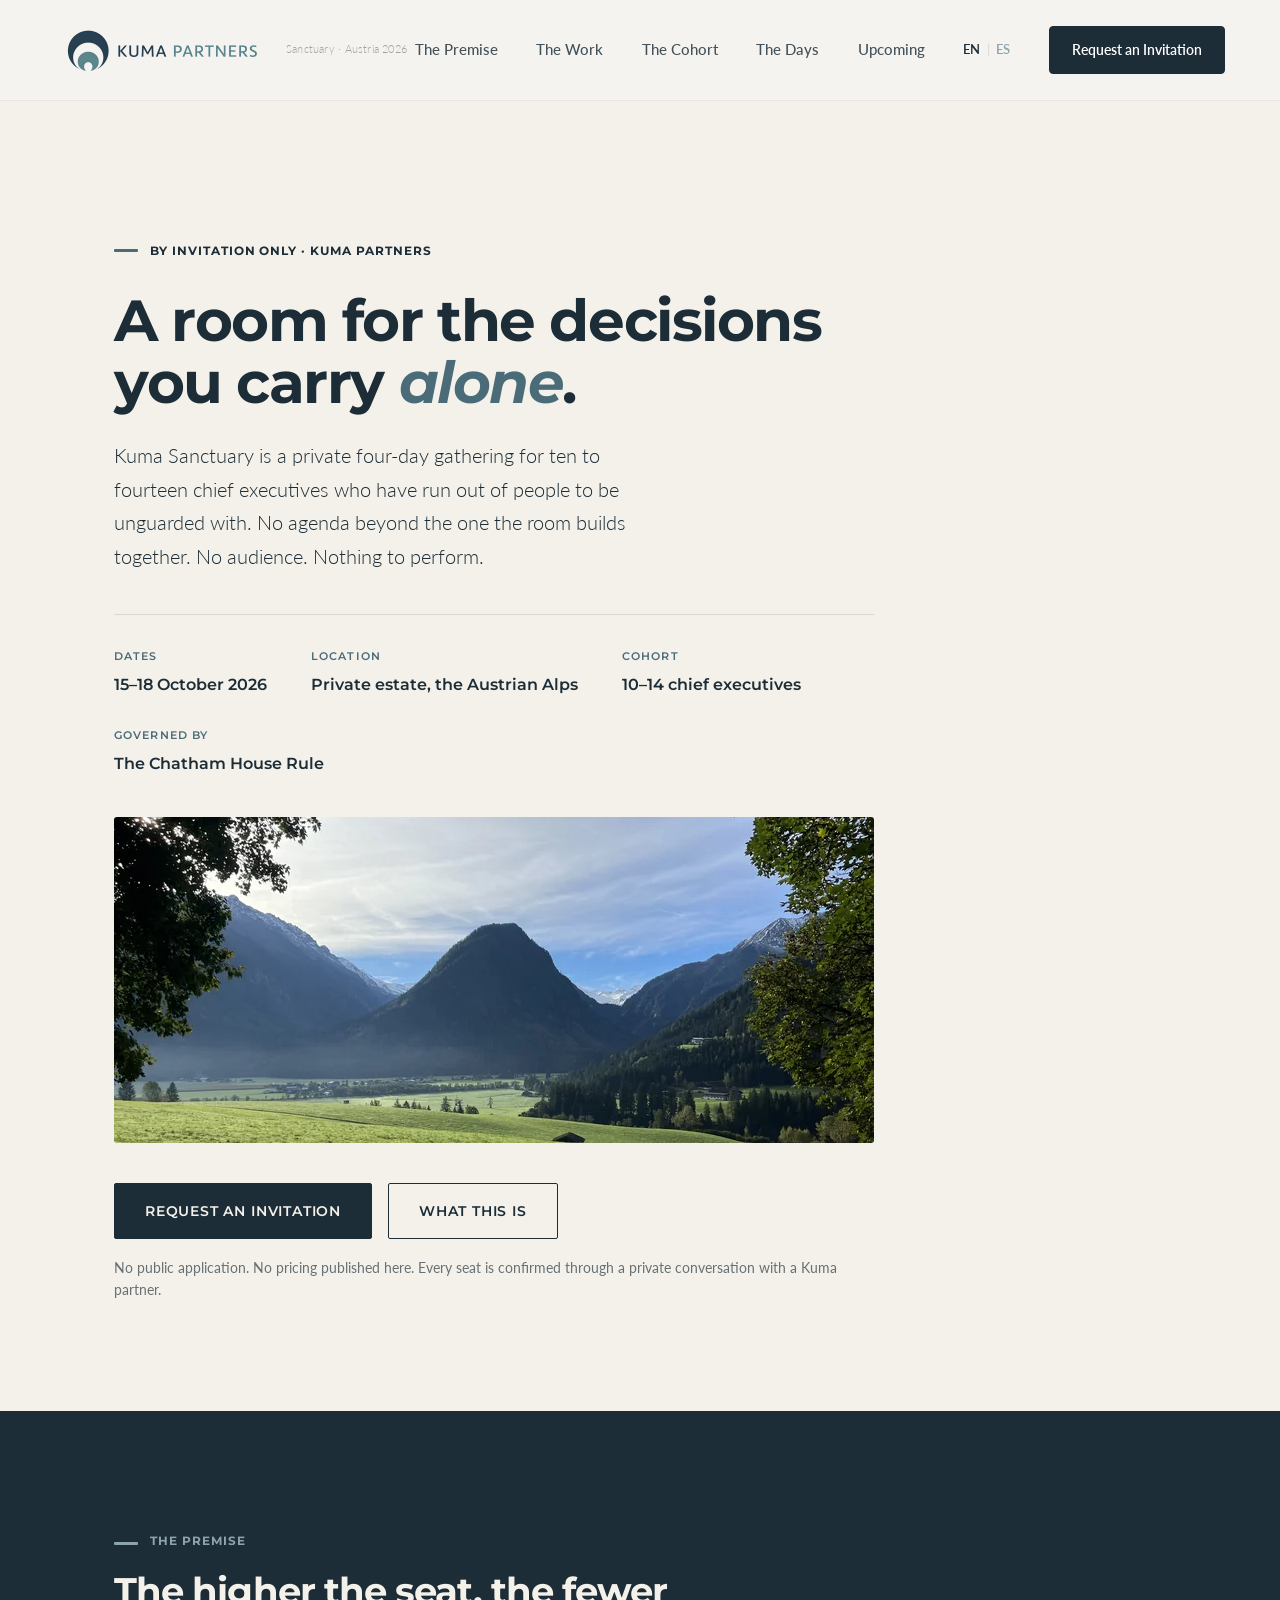
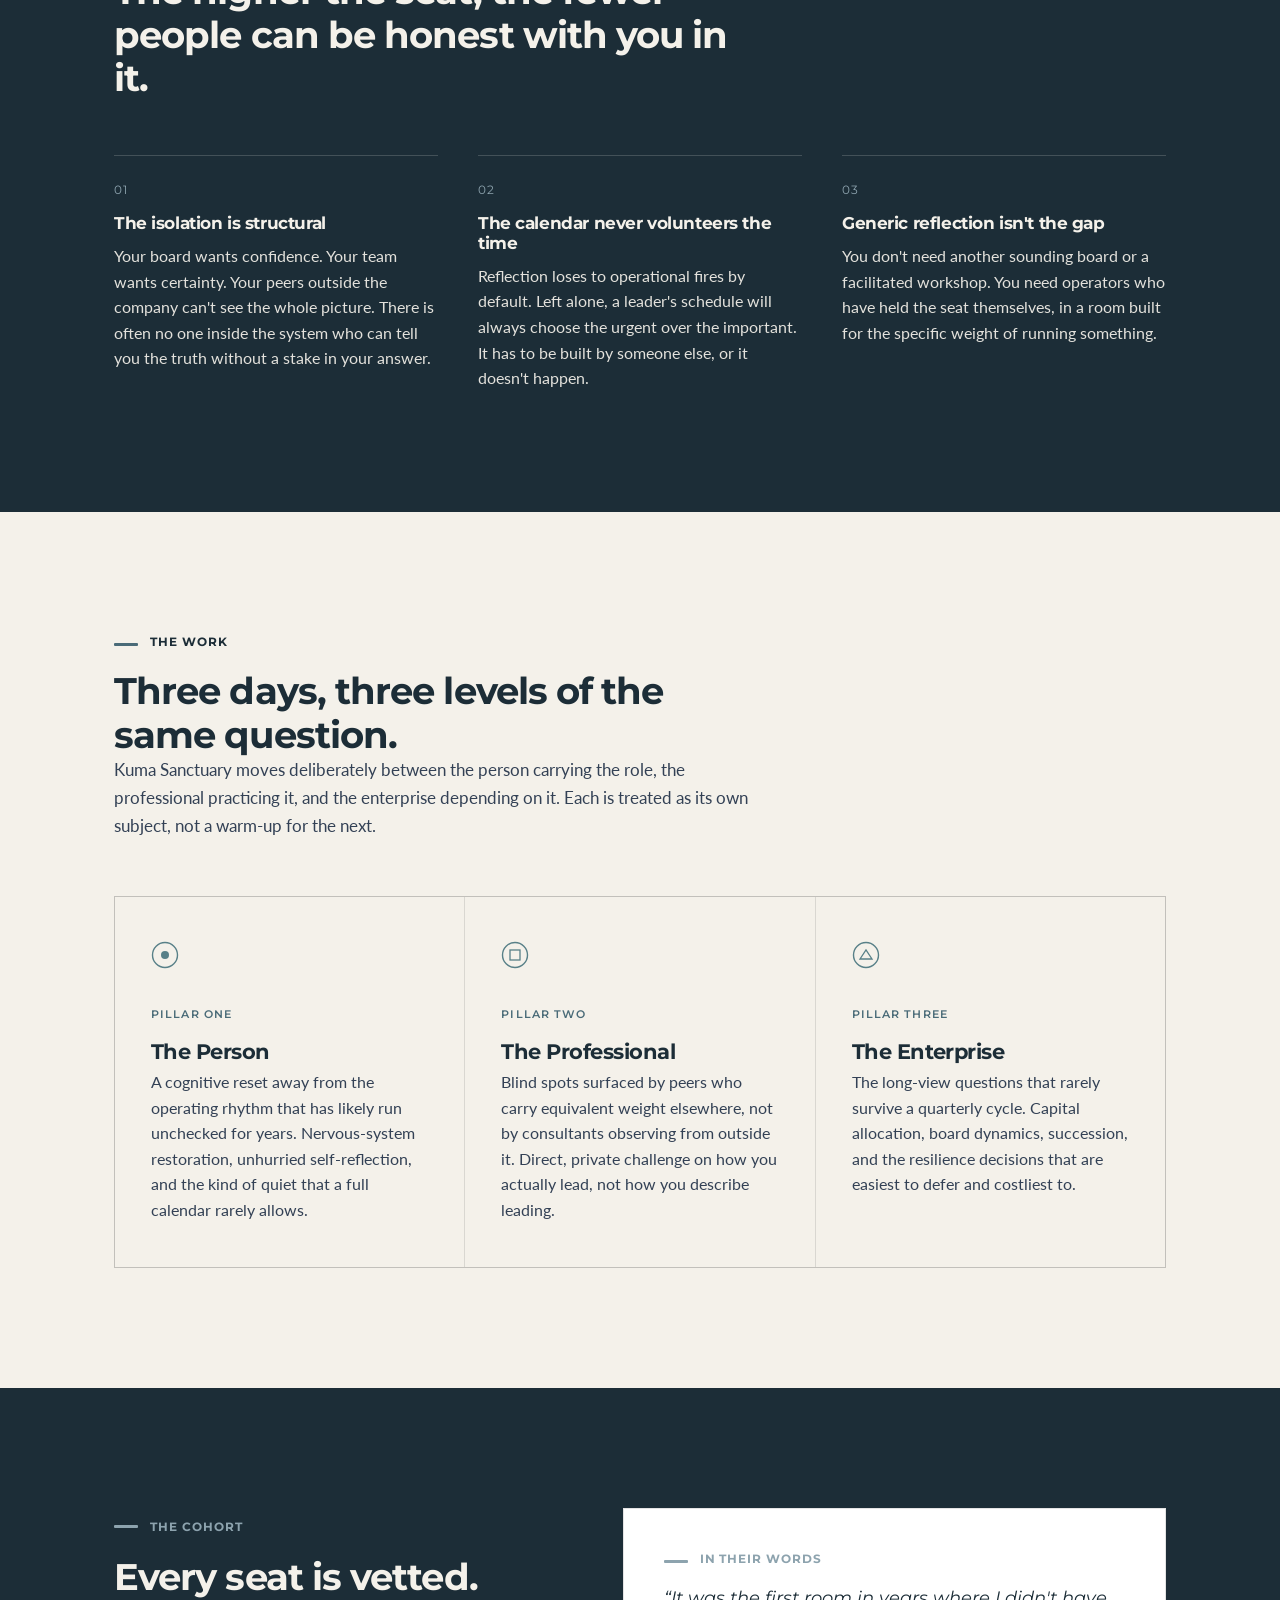
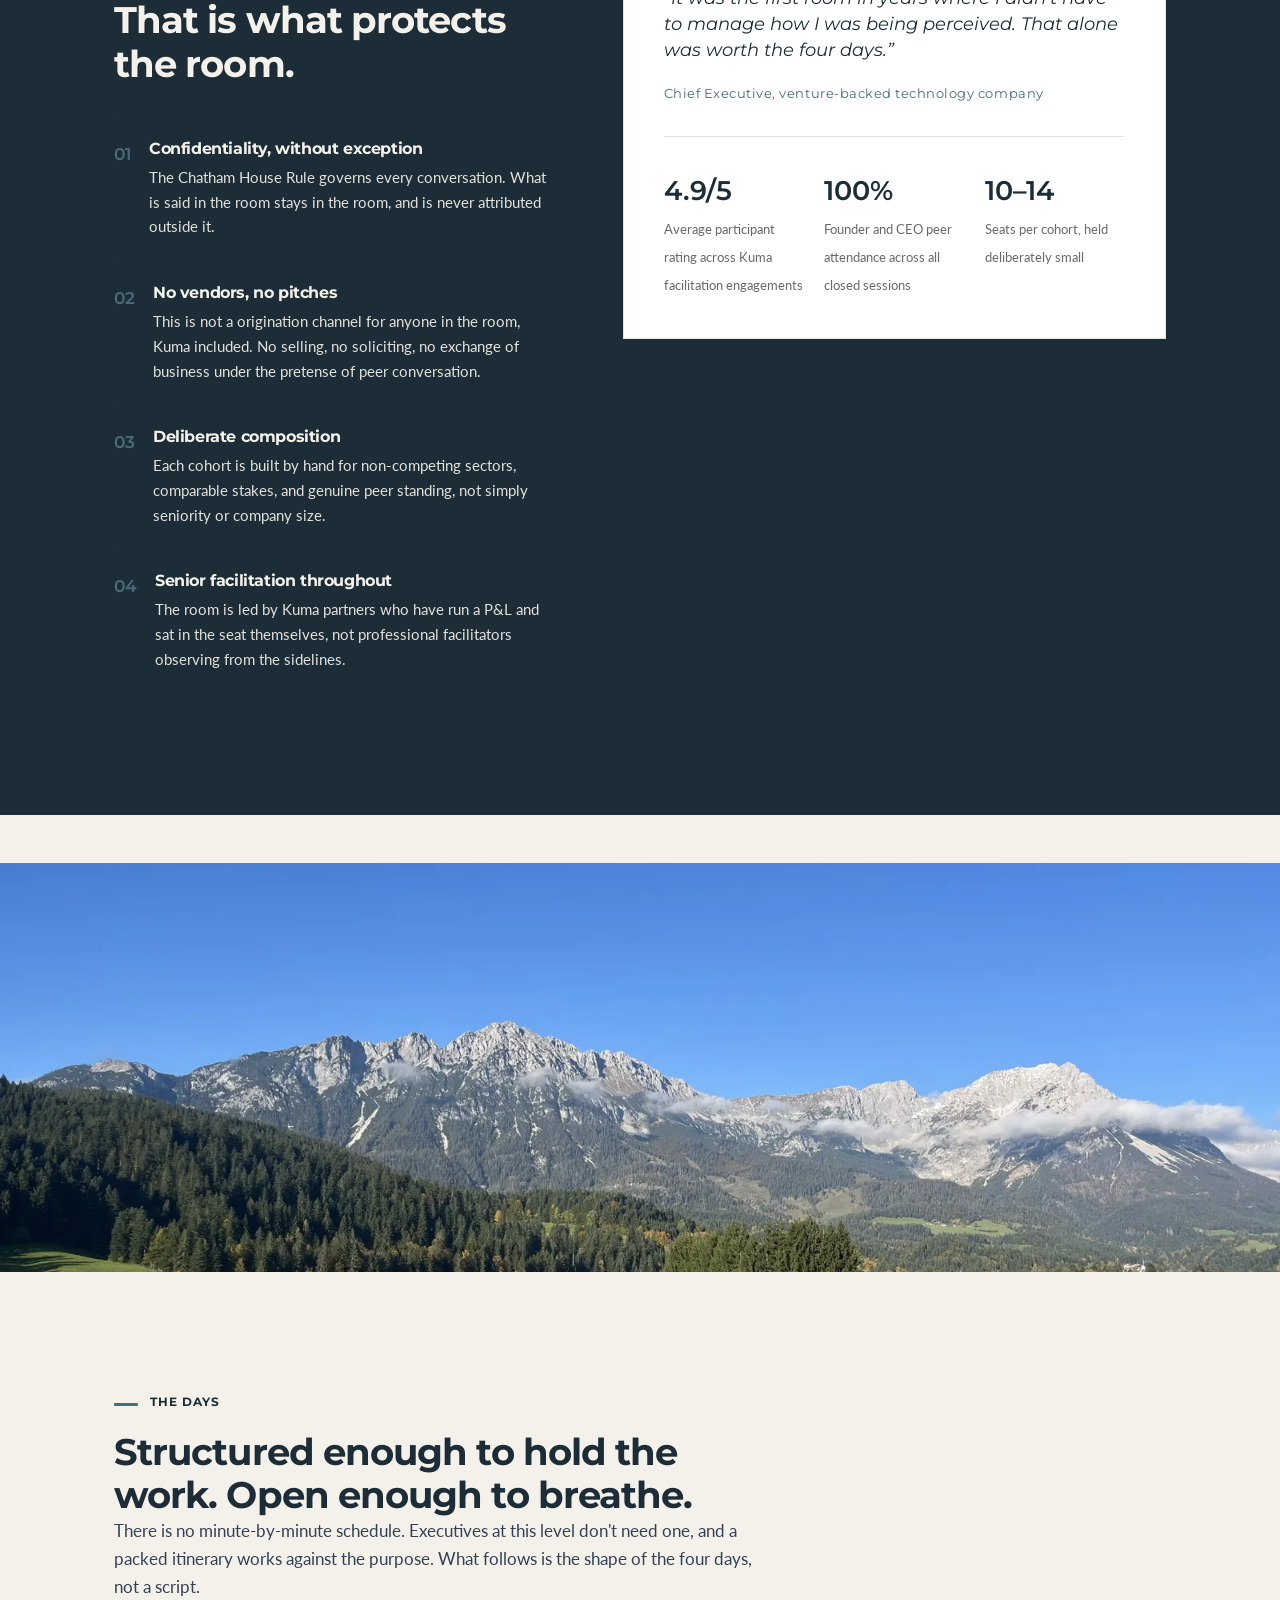
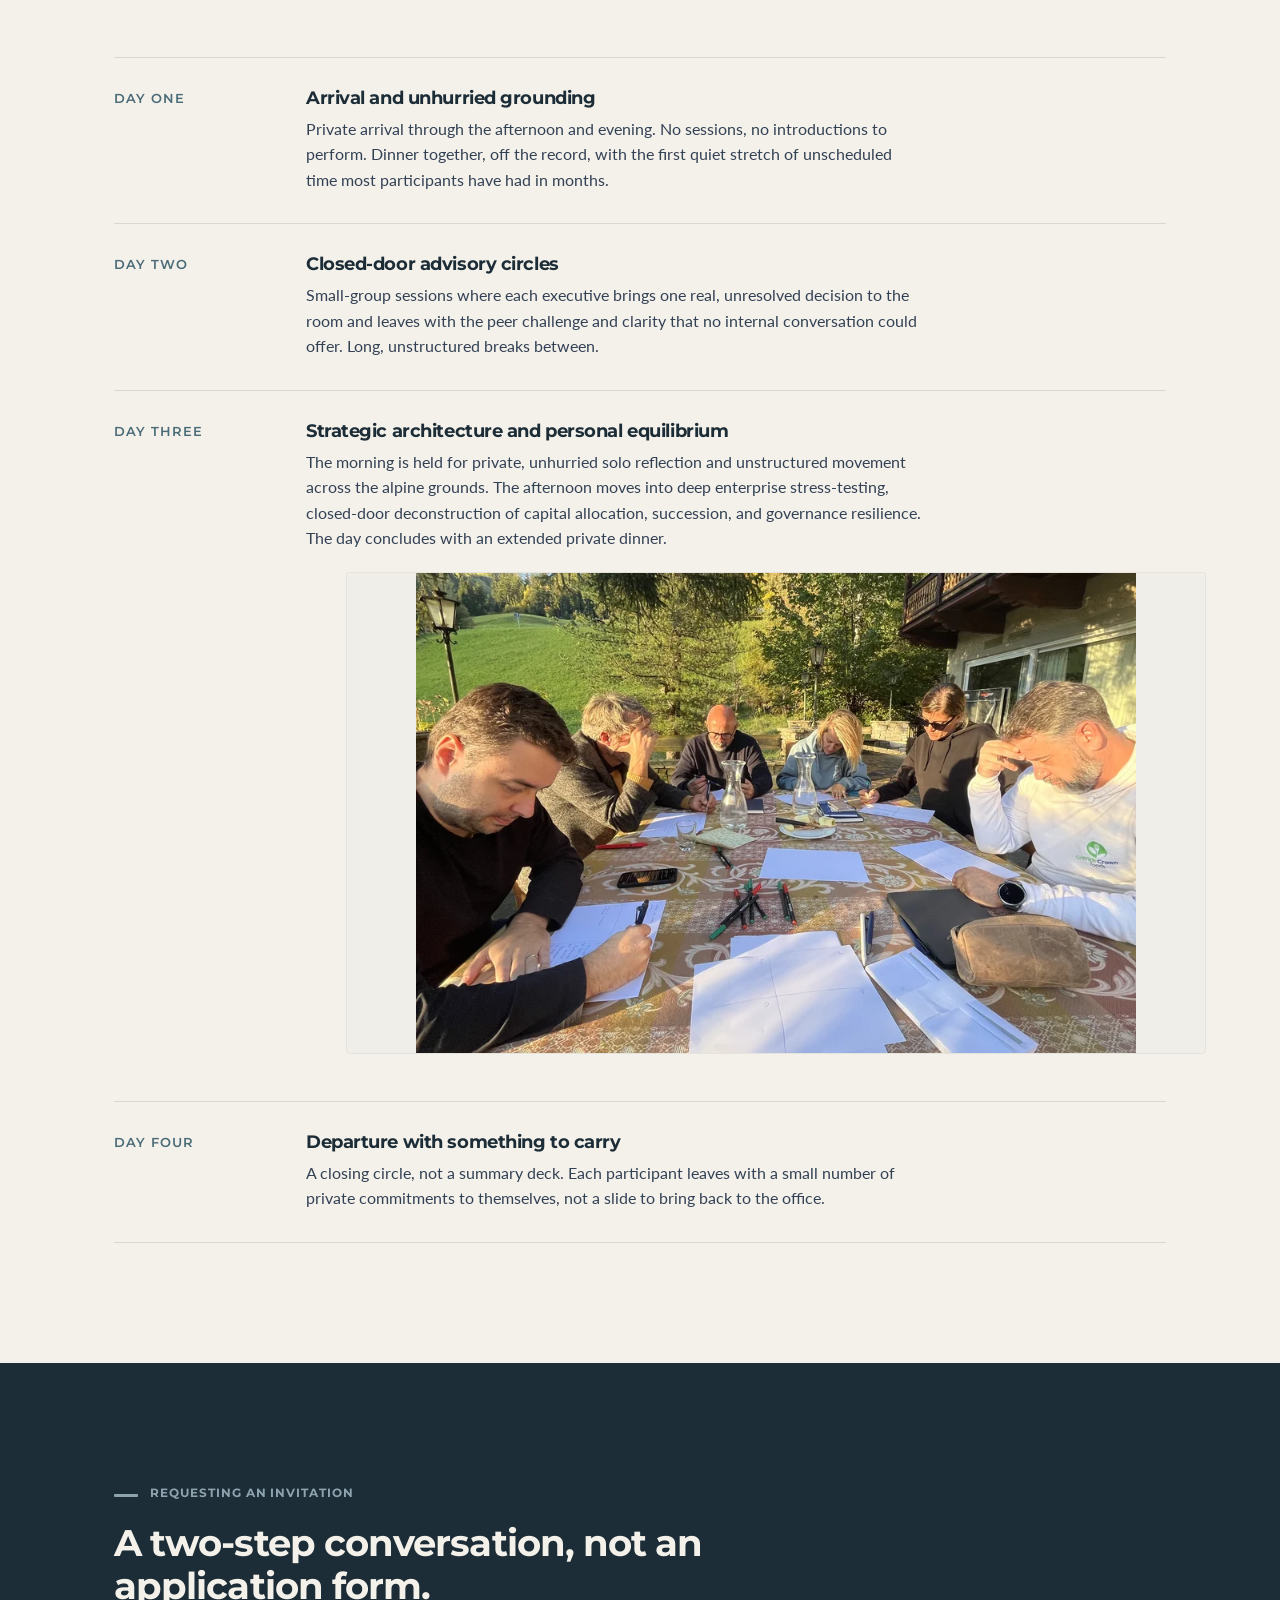
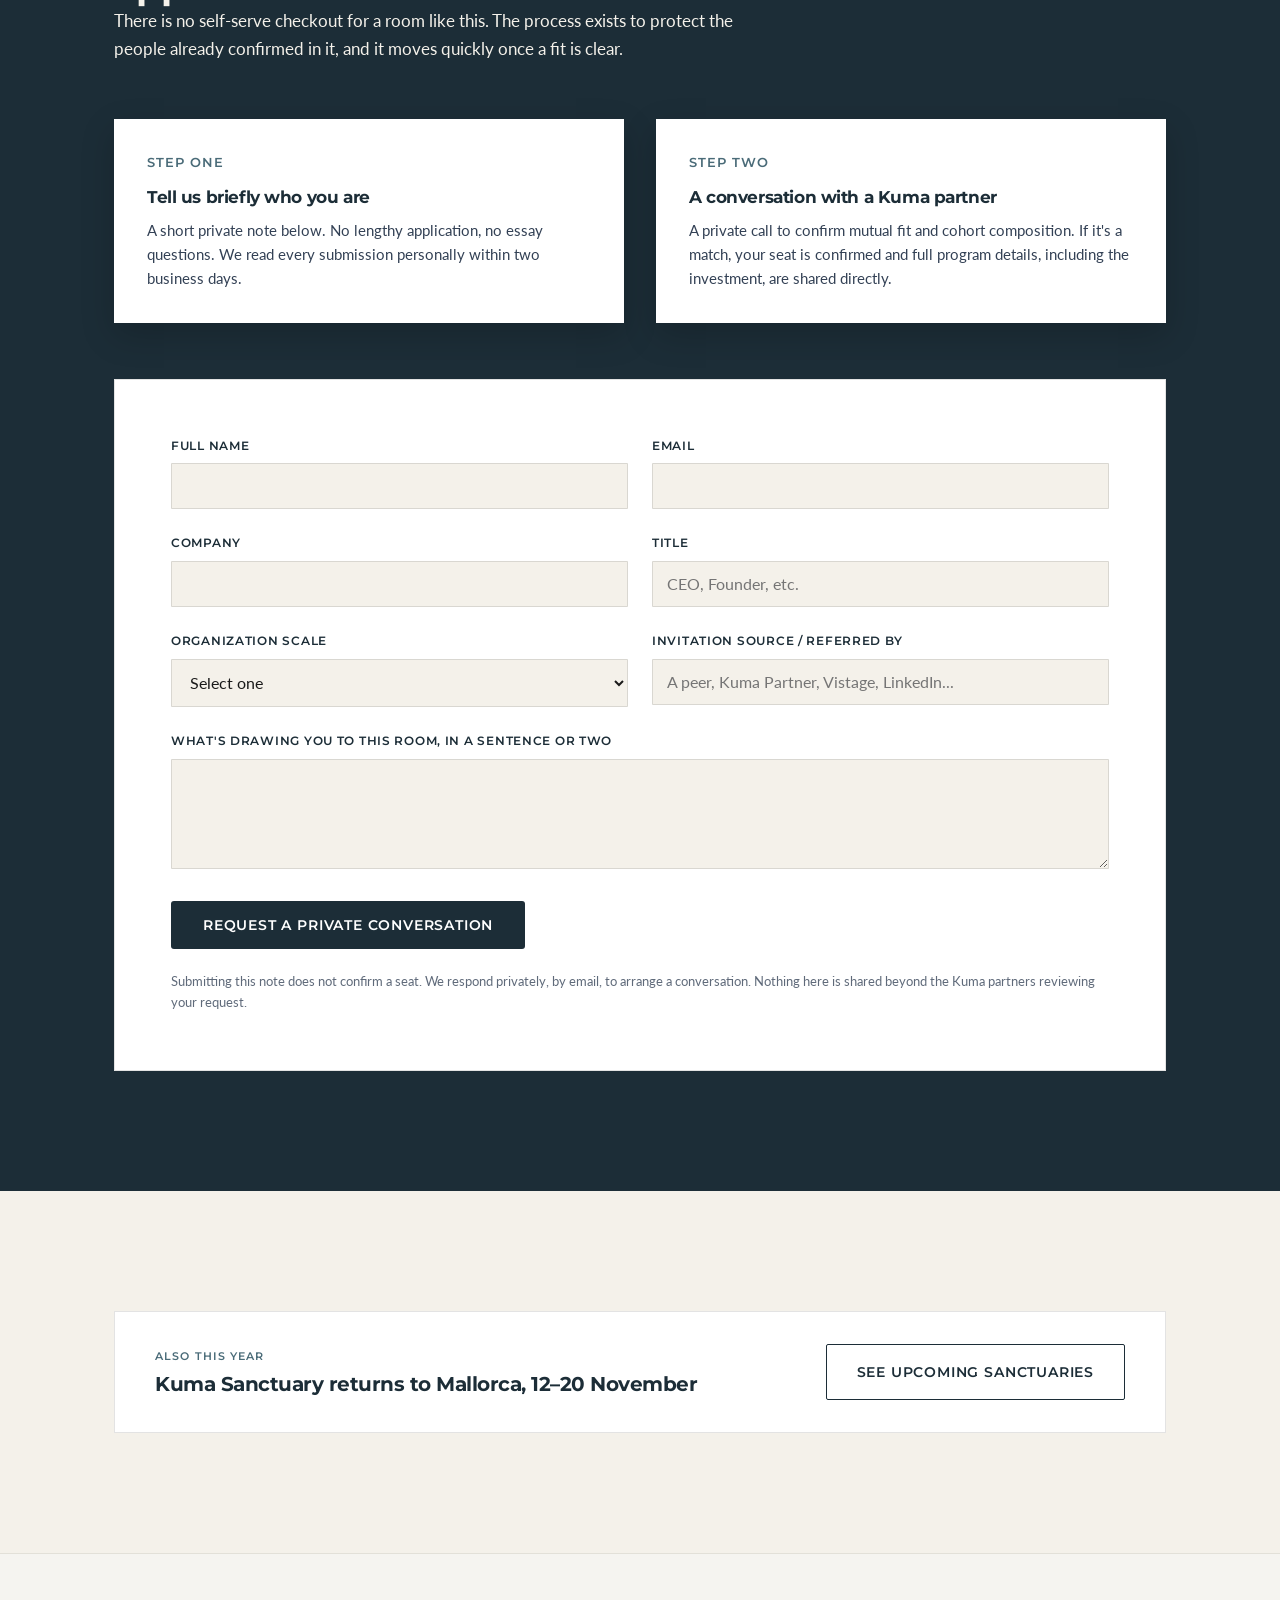
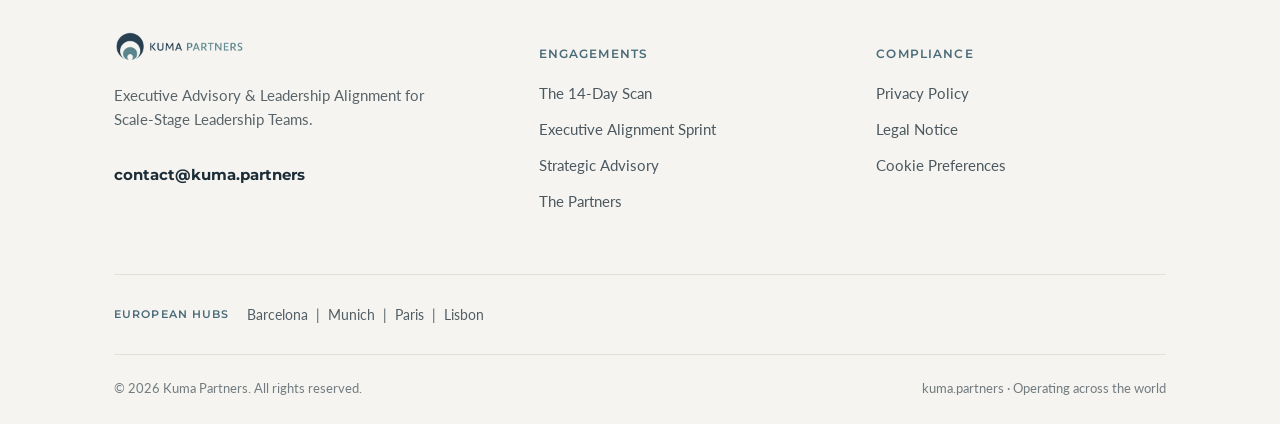
==== index.html @ b5ca2dad "Add files via upload" ====
<!doctype html>
<html lang="en">
<head>
<meta charset="utf-8" />
<meta name="viewport" content="width=device-width, initial-scale=1" />
<title>Kuma Sanctuary, Austria · An Invitation-Only Retreat for Chief Executives</title>
<meta name="description" content="A private gathering for ten to fourteen chief executives. 15 to 18 October, the Austrian Alps. Hosted by Kuma Partners." />
<meta property="og:title" content="Kuma Sanctuary, Austria" />
<meta property="og:description" content="A private gathering for ten to fourteen chief executives. 15 to 18 October, the Austrian Alps. Hosted by Kuma Partners." />
<meta property="og:type" content="website" />
<link rel="icon" href="/favicon.ico" sizes="any">
<link rel="icon" href="/favicon.svg" type="image/svg+xml">
<link rel="apple-touch-icon" href="/apple-touch-icon.png">
<link rel="preconnect" href="https://fonts.googleapis.com" />
<link rel="preconnect" href="https://fonts.gstatic.com" crossorigin />
<link href="https://fonts.googleapis.com/css2?family=Montserrat:ital,wght@0,400;0,600;0,700;1,500&family=Lato:ital,wght@0,300;0,400;0,700;1,300&display=swap" rel="stylesheet" />
<link rel="stylesheet" href="css/style.css?v=8" />
</head>
<body>

<header class="site-header">
  <div class="container">
    <a href="index.html" class="brand-lockup" aria-label="Kuma Partners">
      <img src="assets/kuma-partners-logo.png" alt="Kuma Partners" class="brand-logo" loading="eager" />
      <span class="brand-caption">Sanctuary &middot; Austria 2026</span>
    </a>
    <nav class="header-nav">
      <a href="#tension" class="nav-link">The Premise</a>
      <a href="#pillars" class="nav-link">The Work</a>
      <a href="#standards" class="nav-link">The Cohort</a>
      <a href="#cadence" class="nav-link">The Days</a>
      <a href="next-offsites.html" class="nav-link">Upcoming</a>
      <span class="lang-switch">
        <span class="lang-current">EN</span>
        <span class="lang-sep" aria-hidden="true">|</span>
        <a href="/es/">ES</a>
      </span>
      <a href="#apply" class="header-cta">Request an Invitation</a>
    </nav>
  </div>
</header>

<section class="hero">
  <div class="container">
    <div class="hero-inner">
      <div class="hero-eyebrow">
        <span class="eyebrow">By invitation only &middot; Kuma Partners</span>
      </div>
      <h1>A room for the decisions you carry <em>alone</em>.</h1>
      <p class="lede">Kuma Sanctuary is a private four-day gathering for ten to fourteen chief executives who have run out of people to be unguarded with. No agenda beyond the one the room builds together. No audience. Nothing to perform.</p>

      <div class="hero-meta">
        <div>
          <span class="label">Dates</span>
          <span class="value">15&ndash;18 October 2026</span>
        </div>
        <div>
          <span class="label">Location</span>
          <span class="value">Private estate, the Austrian Alps</span>
        </div>
        <div>
          <span class="label">Cohort</span>
          <span class="value">10&ndash;14 chief executives</span>
        </div>
        <div>
          <span class="label">Governed by</span>
          <span class="value">The Chatham House Rule</span>
        </div>
      </div>

      <figure class="hero-banner">
        <img
          src="assets/retreat-banner-1x.webp"
          srcset="assets/retreat-banner-1x.webp 760w, assets/retreat-banner-2x.webp 1520w"
          sizes="(min-width: 760px) 760px, 100vw"
          alt="Private estate in the Austrian Alps, seen from the Kuma Sanctuary grounds"
          width="760" height="326"
          loading="eager"
        />
      </figure>

      <div class="hero-ctas">
        <a href="#apply" class="btn btn-primary">Request an Invitation</a>
        <a href="#tension" class="btn btn-ghost">What this is</a>
      </div>
      <p class="hero-note">No public application. No pricing published here. Every seat is confirmed through a private conversation with a Kuma partner.</p>
    </div>
  </div>
</section>

<section id="tension" class="section-navy">
  <div class="container">
    <div class="section-head">
      <span class="eyebrow">The Premise</span>
      <h2>The higher the seat, the fewer people can be honest with you in it.</h2>
    </div>
    <div class="tension-grid">
      <div class="tension-item">
        <span class="num">01</span>
        <h3>The isolation is structural</h3>
        <p>Your board wants confidence. Your team wants certainty. Your peers outside the company can't see the whole picture. There is often no one inside the system who can tell you the truth without a stake in your answer.</p>
      </div>
      <div class="tension-item">
        <span class="num">02</span>
        <h3>The calendar never volunteers the time</h3>
        <p>Reflection loses to operational fires by default. Left alone, a leader's schedule will always choose the urgent over the important. It has to be built by someone else, or it doesn't happen.</p>
      </div>
      <div class="tension-item">
        <span class="num">03</span>
        <h3>Generic reflection isn't the gap</h3>
        <p>You don't need another sounding board or a facilitated workshop. You need operators who have held the seat themselves, in a room built for the specific weight of running something.</p>
      </div>
    </div>
  </div>
</section>

<section id="pillars">
  <div class="container">
    <div class="section-head">
      <span class="eyebrow">The Work</span>
      <h2>Three days, three levels of the same question.</h2>
      <p>Kuma Sanctuary moves deliberately between the person carrying the role, the professional practicing it, and the enterprise depending on it. Each is treated as its own subject, not a warm-up for the next.</p>
    </div>
    <div class="pillars">
      <div class="pillar">
        <div class="pillar-mark">
          <svg width="28" height="28" viewBox="0 0 28 28" aria-hidden="true"><circle cx="14" cy="14" r="12.5" fill="none" stroke="#588088" stroke-width="1.4"/><circle cx="14" cy="14" r="4" fill="#588088"/></svg>
        </div>
        <span class="pillar-sub">Pillar One</span>
        <h3>The Person</h3>
        <p>A cognitive reset away from the operating rhythm that has likely run unchecked for years. Nervous-system restoration, unhurried self-reflection, and the kind of quiet that a full calendar rarely allows.</p>
      </div>
      <div class="pillar">
        <div class="pillar-mark">
          <svg width="28" height="28" viewBox="0 0 28 28" aria-hidden="true"><circle cx="14" cy="14" r="12.5" fill="none" stroke="#588088" stroke-width="1.4"/><rect x="9" y="9" width="10" height="10" fill="none" stroke="#588088" stroke-width="1.3"/></svg>
        </div>
        <span class="pillar-sub">Pillar Two</span>
        <h3>The Professional</h3>
        <p>Blind spots surfaced by peers who carry equivalent weight elsewhere, not by consultants observing from outside it. Direct, private challenge on how you actually lead, not how you describe leading.</p>
      </div>
      <div class="pillar">
        <div class="pillar-mark">
          <svg width="28" height="28" viewBox="0 0 28 28" aria-hidden="true"><circle cx="14" cy="14" r="12.5" fill="none" stroke="#588088" stroke-width="1.4"/><path d="M8 18 L14 9 L20 18 Z" fill="none" stroke="#588088" stroke-width="1.3"/></svg>
        </div>
        <span class="pillar-sub">Pillar Three</span>
        <h3>The Enterprise</h3>
        <p>The long-view questions that rarely survive a quarterly cycle. Capital allocation, board dynamics, succession, and the resilience decisions that are easiest to defer and costliest to.</p>
      </div>
    </div>
  </div>
</section>

<section id="standards" class="section-navy">
  <div class="container">
    <div class="standards-layout">
      <div>
        <span class="eyebrow">The Cohort</span>
        <h2 style="margin-top:18px; margin-bottom:32px; font-size:clamp(1.7rem,3vw,2.3rem); line-height:1.18;">Every seat is vetted. That is what protects the room.</h2>
        <ul class="standards-list">
          <li>
            <span class="mark">01</span>
            <div>
              <h4>Confidentiality, without exception</h4>
              <p>The Chatham House Rule governs every conversation. What is said in the room stays in the room, and is never attributed outside it.</p>
            </div>
          </li>
          <li>
            <span class="mark">02</span>
            <div>
              <h4>No vendors, no pitches</h4>
              <p>This is not a origination channel for anyone in the room, Kuma included. No selling, no soliciting, no exchange of business under the pretense of peer conversation.</p>
            </div>
          </li>
          <li>
            <span class="mark">03</span>
            <div>
              <h4>Deliberate composition</h4>
              <p>Each cohort is built by hand for non-competing sectors, comparable stakes, and genuine peer standing, not simply seniority or company size.</p>
            </div>
          </li>
          <li>
            <span class="mark">04</span>
            <div>
              <h4>Senior facilitation throughout</h4>
              <p>The room is led by Kuma partners who have run a P&amp;L and sat in the seat themselves, not professional facilitators observing from the sidelines.</p>
            </div>
          </li>
        </ul>
      </div>
      <div class="standards-aside">
        <span class="eyebrow">In their words</span>
        <blockquote>&ldquo;It was the first room in years where I didn't have to manage how I was being perceived. That alone was worth the four days.&rdquo;</blockquote>
        <cite>Chief Executive, venture-backed technology company</cite>
        <div class="stat-row">
          <div>
            <span class="stat-num">4.9/5</span>
            <span class="stat-label">Average participant rating across Kuma facilitation engagements</span>
          </div>
          <div>
            <span class="stat-num">100%</span>
            <span class="stat-label">Founder and CEO peer attendance across all closed sessions</span>
          </div>
          <div>
            <span class="stat-num">10&ndash;14</span>
            <span class="stat-label">Seats per cohort, held deliberately small</span>
          </div>
        </div>
      </div>
    </div>
  </div>
</section>

<div class="panoramic-divider">
  <img
    src="assets/retreat-divider-1x.webp"
    srcset="assets/retreat-divider-1x.webp 1600w, assets/retreat-divider-2x.webp 3200w"
    sizes="100vw"
    alt="Panoramic view of the Austrian Alps, peaks and cloud layer above the valley"
    width="1600" height="533"
    loading="lazy"
  />
</div>

<section id="cadence">
  <div class="container">
    <div class="section-head">
      <span class="eyebrow">The Days</span>
      <h2>Structured enough to hold the work. Open enough to breathe.</h2>
      <p>There is no minute-by-minute schedule. Executives at this level don't need one, and a packed itinerary works against the purpose. What follows is the shape of the four days, not a script.</p>
    </div>
    <div class="cadence-list">
      <div class="cadence-row">
        <span class="day">Day One</span>
        <div>
          <h4>Arrival and unhurried grounding</h4>
          <p>Private arrival through the afternoon and evening. No sessions, no introductions to perform. Dinner together, off the record, with the first quiet stretch of unscheduled time most participants have had in months.</p>
        </div>
      </div>
      <div class="cadence-row">
        <span class="day">Day Two</span>
        <div>
          <h4>Closed-door advisory circles</h4>
          <p>Small-group sessions where each executive brings one real, unresolved decision to the room and leaves with the peer challenge and clarity that no internal conversation could offer. Long, unstructured breaks between.</p>
        </div>
      </div>
      <div class="cadence-row">
        <span class="day">Day Three</span>
        <div>
          <h4>Strategic architecture and personal equilibrium</h4>
          <p>The morning is held for private, unhurried solo reflection and unstructured movement across the alpine grounds. The afternoon moves into deep enterprise stress-testing, closed-door deconstruction of capital allocation, succession, and governance resilience. The day concludes with an extended private dinner.</p>
          <figure class="cadence-photo">
            <img
              src="assets/retreat-reflection-1x.webp"
              srcset="assets/retreat-reflection-1x.webp 860w, assets/retreat-reflection-2x.webp 1720w"
              sizes="(min-width: 900px) 860px, 90vw"
              alt="Executives at a private table, writing in unhurried reflection during the morning session"
              width="860" height="484"
              loading="lazy"
            />
          </figure>
        </div>
      </div>
      <div class="cadence-row">
        <span class="day">Day Four</span>
        <div>
          <h4>Departure with something to carry</h4>
          <p>A closing circle, not a summary deck. Each participant leaves with a small number of private commitments to themselves, not a slide to bring back to the office.</p>
        </div>
      </div>
    </div>
  </div>
</section>

<section id="apply" class="section-navy">
  <div class="container">
    <div class="section-head">
      <span class="eyebrow">Requesting an Invitation</span>
      <h2>A two-step conversation, not an application form.</h2>
      <p>There is no self-serve checkout for a room like this. The process exists to protect the people already confirmed in it, and it moves quickly once a fit is clear.</p>
    </div>

    <div class="funnel-steps">
      <div class="funnel-step">
        <span class="step-num">Step One</span>
        <h4>Tell us briefly who you are</h4>
        <p>A short private note below. No lengthy application, no essay questions. We read every submission personally within two business days.</p>
      </div>
      <div class="funnel-step">
        <span class="step-num">Step Two</span>
        <h4>A conversation with a Kuma partner</h4>
        <p>A private call to confirm mutual fit and cohort composition. If it's a match, your seat is confirmed and full program details, including the investment, are shared directly.</p>
      </div>
    </div>

    <form name="sanctuary-application" method="POST" data-netlify="true" netlify-honeypot="company-website" class="apply-form" action="/success.html">
      <input type="hidden" name="form-name" value="sanctuary-application" />
      <input type="hidden" name="cohort" value="Austria, 15-18 October 2026" />
      <p class="hp-field">
        <label>Leave this field blank<input name="company-website" /></label>
      </p>

      <div class="form-row">
        <div class="form-field">
          <label for="full-name">Full name</label>
          <input type="text" id="full-name" name="full-name" required />
        </div>
        <div class="form-field">
          <label for="email">Email</label>
          <input type="email" id="email" name="email" required />
        </div>
      </div>

      <div class="form-row">
        <div class="form-field">
          <label for="company">Company</label>
          <input type="text" id="company" name="company" required />
        </div>
        <div class="form-field">
          <label for="title">Title</label>
          <input type="text" id="title" name="title" required placeholder="CEO, Founder, etc." />
        </div>
      </div>

      <div class="form-row">
        <div class="form-field">
          <label for="org-scale">Organization scale</label>
          <select id="org-scale" name="org-scale">
            <option value="">Select one</option>
            <option value="20-50 employees">20&ndash;50 employees</option>
            <option value="50-200 employees">50&ndash;200 employees</option>
            <option value="200+ employees">200+ employees</option>
            <option value="$10M+ enterprise">$10M+ enterprise</option>
          </select>
        </div>
        <div class="form-field">
          <label for="referral">Invitation source / referred by</label>
          <input type="text" id="referral" name="referral" placeholder="A peer, Kuma Partner, Vistage, LinkedIn..." />
        </div>
      </div>

      <div class="form-field">
        <label for="context">What's drawing you to this room, in a sentence or two</label>
        <textarea id="context" name="context"></textarea>
      </div>

      <button type="submit" class="btn btn-submit">Request a Private Conversation</button>
      <p class="form-disclaimer">Submitting this note does not confirm a seat. We respond privately, by email, to arrange a conversation. Nothing here is shared beyond the Kuma partners reviewing your request.</p>
    </form>
  </div>
</section>

<section id="upcoming">
  <div class="container">
    <div class="upcoming-strip">
      <div>
        <span class="label">Also this year</span>
        <h3>Kuma Sanctuary returns to Mallorca, 12&ndash;20 November</h3>
      </div>
      <a href="next-offsites.html" class="btn btn-ghost">See Upcoming Sanctuaries</a>
    </div>
  </div>
</section>

<footer class="site-footer">
  <div class="container">
    <div class="footer-top">
      <div class="footer-brand">
        <a href="index.html" class="brand-lockup" aria-label="Kuma Partners">
          <img src="assets/kuma-partners-logo.png" alt="Kuma Partners" class="brand-logo brand-logo-footer" loading="lazy" />
        </a>
        <p>Executive Advisory &amp; Leadership Alignment for Scale-Stage Leadership Teams.</p>
        <a href="mailto:contact@kuma.partners" class="footer-contact">contact@kuma.partners</a>
      </div>
      <div class="footer-links">
        <h5>Engagements</h5>
        <ul>
          <li><a href="https://www.kumapartners.eu">The 14-Day Scan</a></li>
          <li><a href="https://www.kumapartners.eu">Executive Alignment Sprint</a></li>
          <li><a href="https://www.kumapartners.eu">Strategic Advisory</a></li>
          <li><a href="https://www.kumapartners.eu">The Partners</a></li>
        </ul>
      </div>
      <div class="footer-links">
        <h5>Compliance</h5>
        <ul>
          <li><a href="https://www.kumapartners.eu">Privacy Policy</a></li>
          <li><a href="https://www.kumapartners.eu">Legal Notice</a></li>
          <li><a href="https://www.kumapartners.eu">Cookie Preferences</a></li>
        </ul>
      </div>
    </div>
    <div class="footer-hubs">
      <span class="label">European Hubs</span>
      <span class="hub-list">Barcelona &nbsp;|&nbsp; Munich &nbsp;|&nbsp; Paris &nbsp;|&nbsp; Lisbon</span>
    </div>
    <div class="footer-bottom">
      <span>&copy; 2026 Kuma Partners. All rights reserved.</span>
      <span>kuma.partners &middot; Operating across the world</span>
    </div>
  </div>
</footer>

</body>
</html>
---- css/style.css ----
/* ============================================================
   KUMA PARTNERS — CEO Sanctuary landing pages
   Brand tokens per Kuma Partners Brand Guidelines v1.1
   ============================================================ */

:root {
  --navy: #1c2d37;
  --navy-deep: #14232b;
  --teal: #4a6b78;
  --teal-soft: #8da3ae;
  --cream: #f4f1ea;
  --cream-dim: #ece7dd;
  --ink: #1a1a1a;
  --body-text: #334155;
  --white: #ffffff;
  --line: rgba(26, 26, 26, 0.12);
  --line-on-navy: rgba(244, 241, 235, 0.18);

  --font-display: "Montserrat", "Helvetica Neue", Arial, sans-serif;
  --font-body: "Lato", "Helvetica Neue", Arial, sans-serif;

  --max-width: 1180px;
  --gutter: clamp(24px, 5vw, 72px);
}

*,
*::before,
*::after {
  box-sizing: border-box;
}

html {
  scroll-behavior: smooth;
}

body {
  margin: 0;
  background: var(--cream);
  color: var(--body-text);
  font-family: var(--font-body);
  font-weight: 400;
  font-size: 17px;
  line-height: 1.65;
  -webkit-font-smoothing: antialiased;
}

img {
  max-width: 100%;
  display: block;
}

a {
  color: inherit;
}

.container {
  max-width: var(--max-width);
  margin: 0 auto;
  padding: 0 var(--gutter);
}

h1,
h2,
h3,
h4 {
  font-family: var(--font-display);
  font-weight: 700;
  letter-spacing: -0.025em;
  line-height: 1.18;
  margin: 0;
  color: var(--navy);
}

.eyebrow {
  display: inline-flex;
  align-items: center;
  font-family: var(--font-display);
  font-weight: 700;
  font-size: 12px;
  letter-spacing: 0.08em;
  text-transform: uppercase;
  color: var(--navy);
}

.eyebrow::before {
  content: "";
  display: inline-block;
  width: 24px;
  height: 3px;
  border-radius: 1px;
  background: var(--teal);
  margin-right: 12px;
  flex-shrink: 0;
}

.section-navy .eyebrow {
  color: var(--teal-soft);
}

.section-navy .eyebrow::before {
  background: var(--teal-soft);
}

p {
  margin: 0 0 1.1em;
}

p:last-child {
  margin-bottom: 0;
}

.lede {
  font-size: 1.2em;
  font-weight: 300;
  color: var(--navy);
}

/* ---------- Buttons ---------- */

.btn {
  display: inline-flex;
  align-items: center;
  gap: 10px;
  font-family: var(--font-display);
  font-weight: 600;
  font-size: 13.5px;
  letter-spacing: 0.06em;
  text-transform: uppercase;
  text-decoration: none;
  padding: 16px 30px;
  border-radius: 2px;
  border: 1px solid transparent;
  cursor: pointer;
  transition: background 0.2s ease, color 0.2s ease, border-color 0.2s ease;
}

.btn-primary {
  background: var(--navy);
  color: var(--cream);
  border-color: var(--navy);
}

.btn-primary:hover {
  background: var(--navy-deep);
  border-color: var(--navy-deep);
}

.btn-ghost {
  background: transparent;
  color: var(--navy);
  border-color: var(--navy);
}

.btn-ghost:hover {
  background: var(--navy);
  color: var(--cream);
}

.btn-ghost-inverse {
  background: transparent;
  color: var(--cream);
  border-color: var(--line-on-navy);
}

.btn-ghost-inverse:hover {
  background: var(--cream);
  color: var(--navy);
  border-color: var(--cream);
}

/* Form submit CTA — solid brand button, distinct from the outlined
   secondary buttons elsewhere on the page. */
button.btn-submit {
  appearance: none;
  -webkit-appearance: none;
  -moz-appearance: none;
  background-color: #1c2d37 !important;
  background-image: none !important;
  color: #ffffff !important;
  font-weight: 600;
  padding: 1rem 2rem;
  border-radius: 3px;
  border: none;
  width: 100%;
  cursor: pointer;
  transition: opacity 0.2s ease;
}

button.btn-submit:hover {
  opacity: 0.9;
}

@media (min-width: 561px) {
  button.btn-submit {
    width: auto;
  }
}

/* ---------- Isotype (three nested circles) ---------- */

.iso {
  display: inline-block;
  line-height: 0;
}

.iso circle {
  fill: none;
  stroke-width: 1.4;
}

/* ---------- Header ---------- */

.site-header {
  position: sticky;
  top: 0;
  z-index: 50;
  background-color: rgba(245, 244, 240, 0.92);
  backdrop-filter: blur(8px);
  border-bottom: 1px solid rgba(229, 227, 220, 0.8);
}

.site-header .container {
  display: flex;
  align-items: center;
  justify-content: space-between;
  padding-top: 20px;
  padding-bottom: 20px;
  max-width: 1360px;
}

.brand-lockup {
  display: flex;
  align-items: center;
  gap: 12px;
  text-decoration: none;
}

.brand-lockup .iso circle {
  stroke: var(--navy);
}

.wordmark {
  font-family: var(--font-display);
  font-weight: 600;
  font-size: 14.5px;
  letter-spacing: 0.14em;
  text-transform: uppercase;
  color: var(--navy);
}

.brand-logo {
  height: 60px;
  width: auto;
  display: block;
  object-fit: contain;
}

.brand-logo-footer {
  height: 40px;
}

.brand-caption {
  font-family: var(--font-body);
  font-weight: 300;
  font-size: 10.5px;
  letter-spacing: 0.02em;
  color: var(--charcoal);
  opacity: 0.4;
  margin-left: 10px;
  white-space: nowrap;
}

.wordmark small {
  display: block;
  font-family: var(--font-body);
  font-weight: 300;
  font-size: 10.5px;
  letter-spacing: 0.1em;
  color: var(--teal);
  text-transform: none;
  margin-top: 1px;
}

.site-header .container {
  gap: 24px;
}

.header-nav {
  display: flex;
  align-items: center;
  justify-content: center;
  gap: clamp(16px, 3vw, 40px);
  flex: 1 1 auto;
}

.header-nav a.nav-link,
.header-nav a.persistent-link {
  font-family: var(--font-body);
  font-size: 14.5px;
  font-weight: 500;
  letter-spacing: 0;
  text-transform: none;
  text-decoration: none;
  color: var(--charcoal);
  opacity: 0.82;
  white-space: nowrap;
}

.header-nav a.nav-link:hover,
.header-nav a.persistent-link:hover {
  opacity: 1;
}

.lang-switch {
  display: flex;
  align-items: center;
  gap: 6px;
  font-family: var(--font-body);
  font-size: 13px;
  font-weight: 600;
  letter-spacing: 0.02em;
  white-space: nowrap;
  flex: 0 0 auto;
}

.lang-switch a {
  text-decoration: none;
  color: var(--teal-soft);
  transition: color 0.2s ease;
}

.lang-switch a:hover {
  color: var(--navy);
}

.lang-switch .lang-current {
  color: var(--charcoal);
}

.lang-switch .lang-sep {
  color: var(--line);
  opacity: 0.9;
}

.header-cta {
  flex: 0 0 auto;
  font-family: var(--font-body);
  font-size: 14px;
  font-weight: 600;
  letter-spacing: 0;
  text-transform: none;
  text-decoration: none;
  background: var(--charcoal);
  color: #ffffff;
  padding: 11px 22px;
  border-radius: 4px;
  border: 1px solid var(--charcoal);
  transition: background 0.2s ease;
}

.header-cta:hover {
  background: #14232b;
}

/* ---------- Hero ---------- */

.hero {
  position: relative;
  padding: clamp(64px, 12vw, 140px) 0 clamp(56px, 9vw, 110px);
  overflow: hidden;
  background: var(--cream);
}

.hero-motif {
  position: absolute;
  inset: 0;
  z-index: 0;
  opacity: 0.55;
  pointer-events: none;
}

.hero .container {
  position: relative;
  z-index: 1;
}

.hero-inner {
  max-width: 760px;
}

.hero-eyebrow {
  display: flex;
  align-items: center;
  margin-bottom: 28px;
}

.hero h1 {
  font-size: clamp(2.3rem, 4.6vw, 3.6rem);
  line-height: 1.08;
  margin-bottom: 26px;
}

.hero h1 em {
  font-style: italic;
  color: var(--teal);
}

.hero .lede {
  max-width: 560px;
  margin-bottom: 36px;
}

.hero-meta {
  display: flex;
  flex-wrap: wrap;
  gap: 28px 44px;
  margin: 40px 0 40px;
  padding-top: 32px;
  border-top: 1px solid var(--line);
}

.hero-meta div span {
  display: block;
}

.hero-meta .label {
  font-family: var(--font-display);
  font-size: 11px;
  font-weight: 600;
  letter-spacing: 0.1em;
  text-transform: uppercase;
  color: var(--teal);
  margin-bottom: 6px;
}

.hero-meta .value {
  font-family: var(--font-display);
  font-size: 1.02rem;
  font-weight: 600;
  color: var(--navy);
}

.hero-ctas {
  display: flex;
  flex-wrap: wrap;
  gap: 16px;
  align-items: center;
}

.hero-note {
  margin-top: 18px;
  font-size: 13.5px;
  color: var(--navy);
  opacity: 0.65;
}

/* ---------- Retreat photography ---------- */

.hero-banner {
  position: relative;
  margin: 0 0 40px;
  border-radius: 3px;
  overflow: hidden;
  aspect-ratio: 21 / 9;
}

.hero-banner img {
  width: 100%;
  height: 100%;
  object-fit: cover;
  display: block;
}

.cadence-photo {
  margin-top: 20px;
  border-radius: 3px;
  overflow: hidden;
  border: 1px solid #e5e3dc;
  width: 100%;
  text-align: center;
  background-color: #efeee9;
}

.cadence-photo img {
  display: block;
  width: auto;
  height: auto;
  max-width: 100%;
  max-height: 480px;
  margin: 0 auto;
}

.panoramic-divider {
  width: 100%;
  height: clamp(280px, 32vw, 420px);
  overflow: hidden;
  margin-top: clamp(24px, 4vw, 48px);
}

.panoramic-divider img {
  width: 100%;
  height: 100%;
  object-fit: cover;
  object-position: center 65%;
  display: block;
}

/* ---------- Sections ---------- */

section {
  padding: clamp(64px, 10vw, 120px) 0;
}

#tension,
#pillars,
#standards,
#cadence,
#apply,
#upcoming {
  scroll-margin-top: 100px;
}

.section-navy {
  background: var(--navy);
  color: var(--cream);
}

.section-navy h2,
.section-navy h3,
.section-navy h4 {
  color: var(--cream);
}

.section-navy .funnel-step h4,
.section-navy .standards-aside h4 {
  color: var(--navy);
}

.section-navy .eyebrow {
  color: var(--teal-soft);
}

.section-navy a {
  color: var(--cream);
}

.section-head {
  max-width: 640px;
  margin-bottom: 56px;
}

.section-head .eyebrow {
  display: block;
  margin-bottom: 18px;
}

.section-head h2 {
  font-size: clamp(1.7rem, 3vw, 2.3rem);
  line-height: 1.18;
}

/* ---------- Tension section ---------- */

.tension-grid {
  display: grid;
  grid-template-columns: repeat(3, 1fr);
  gap: 40px;
}

.tension-item {
  border-top: 1px solid var(--line-on-navy);
  padding-top: 24px;
}

.tension-item .num {
  font-family: var(--font-display);
  font-size: 12px;
  letter-spacing: 0.1em;
  color: var(--teal-soft);
  display: block;
  margin-bottom: 14px;
}

.tension-item h3 {
  font-size: 1.05rem;
  margin-bottom: 10px;
}

.tension-item p {
  font-size: 15.5px;
  color: var(--cream);
  opacity: 0.92;
}

/* ---------- Pillars ---------- */

.pillars {
  display: grid;
  grid-template-columns: repeat(3, 1fr);
  gap: 1px;
  background: var(--line);
  border: 1px solid var(--line);
}

.pillar {
  background: var(--cream);
  padding: 44px 36px;
}

.pillar .pillar-mark {
  margin-bottom: 28px;
}

.pillar h3 {
  font-size: 1.3rem;
  margin-bottom: 6px;
}

.pillar .pillar-sub {
  font-family: var(--font-display);
  font-size: 11px;
  font-weight: 600;
  letter-spacing: 0.1em;
  text-transform: uppercase;
  color: var(--teal);
  margin-bottom: 16px;
  display: block;
}

.pillar p {
  font-size: 15.5px;
  color: var(--body-text);
}

/* ---------- Standards / cohort ---------- */

.standards-layout {
  display: grid;
  grid-template-columns: 0.9fr 1.1fr;
  gap: 64px;
  align-items: start;
}

.standards-list {
  list-style: none;
  margin: 0;
  padding: 0;
}

.standards-list li {
  display: flex;
  gap: 18px;
  padding: 22px 0;
  border-top: 1px solid var(--line);
}

.standards-list li:last-child {
  border-bottom: 1px solid var(--line);
}

.standards-list .mark {
  font-family: var(--font-display);
  font-weight: 600;
  color: var(--teal);
  flex-shrink: 0;
}

.standards-list h4 {
  font-size: 1rem;
  margin-bottom: 6px;
}

.standards-list p {
  font-size: 15px;
  color: var(--cream);
  opacity: 0.92;
}

.standards-aside {
  background: var(--white);
  border: 1px solid var(--line);
  padding: 40px;
}

.standards-aside .eyebrow {
  display: block;
  margin-bottom: 16px;
}

.standards-aside blockquote {
  margin: 0 0 20px;
  font-family: var(--font-display);
  font-style: italic;
  font-size: 1.15rem;
  color: var(--navy);
  line-height: 1.4;
}

.standards-aside cite {
  display: block;
  font-style: normal;
  font-size: 13px;
  color: var(--teal);
  font-family: var(--font-display);
  letter-spacing: 0.04em;
}

.stat-row {
  display: grid;
  grid-template-columns: repeat(3, 1fr);
  gap: 20px;
  margin-top: 32px;
  padding-top: 32px;
  border-top: 1px solid var(--line);
}

.stat-row .stat-num {
  font-family: var(--font-display);
  font-size: 1.7rem;
  font-weight: 600;
  color: var(--navy);
  display: block;
}

.stat-row .stat-label {
  font-size: 12.5px;
  color: var(--ink);
  opacity: 0.65;
}

.section-navy .container > .stat-row {
  border-top-color: var(--line-on-navy);
}

.section-navy .container > .stat-row .stat-num {
  color: var(--cream);
}

.section-navy .container > .stat-row .stat-label {
  color: var(--cream);
  opacity: 0.65;
}

/* ---------- Cadence ---------- */

.cadence-list {
  display: grid;
  gap: 0;
}

.cadence-row {
  display: grid;
  grid-template-columns: 160px 1fr;
  gap: 32px;
  padding: 30px 0;
  border-top: 1px solid var(--line);
}

.cadence-row:last-child {
  border-bottom: 1px solid var(--line);
}

.cadence-row .day {
  font-family: var(--font-display);
  font-weight: 600;
  color: var(--teal);
  font-size: 13px;
  letter-spacing: 0.08em;
  text-transform: uppercase;
}

.cadence-row h4 {
  font-size: 1.1rem;
  margin-bottom: 8px;
}

.cadence-row p {
  font-size: 15.5px;
  color: var(--body-text);
  max-width: 620px;
}

/* ---------- Application funnel ---------- */

.funnel-steps {
  display: grid;
  grid-template-columns: repeat(2, 1fr);
  gap: 32px;
  margin-bottom: 56px;
}

.funnel-step {
  border: 1px solid rgba(255, 255, 255, 0.08);
  padding: 32px;
  background: var(--white);
  box-shadow: 0 12px 32px rgba(0, 0, 0, 0.18);
}

.funnel-step .step-num {
  font-family: var(--font-display);
  font-weight: 600;
  color: var(--teal);
  font-size: 13px;
  letter-spacing: 0.08em;
  text-transform: uppercase;
  display: block;
  margin-bottom: 14px;
}

.funnel-step h4 {
  font-size: 1.05rem;
  margin-bottom: 10px;
}

.funnel-step p {
  font-size: 15px;
  line-height: 1.6;
  font-weight: 400;
  color: var(--body-text);
}

/* ---------- Form ---------- */

.apply-form {
  background: var(--white);
  border: 1px solid var(--line);
  padding: clamp(28px, 5vw, 56px);
}

.form-row {
  display: grid;
  grid-template-columns: 1fr 1fr;
  gap: 24px;
}

.form-field {
  margin-bottom: 24px;
}

.form-field label {
  display: block;
  font-family: var(--font-display);
  font-size: 12px;
  font-weight: 600;
  letter-spacing: 0.06em;
  text-transform: uppercase;
  color: var(--navy);
  margin-bottom: 8px;
}

.form-field input,
.form-field select,
.form-field textarea {
  width: 100%;
  font-family: var(--font-body);
  font-size: 15.5px;
  color: var(--ink);
  background: var(--cream);
  border: 1px solid var(--line);
  padding: 13px 14px;
  border-radius: 1px;
}

.form-field input:focus,
.form-field select:focus,
.form-field textarea:focus {
  outline: 2px solid var(--teal);
  outline-offset: 1px;
}

.form-field textarea {
  min-height: 110px;
  resize: vertical;
}

.form-hint {
  font-size: 13px;
  color: var(--ink);
  opacity: 0.6;
  margin-top: -12px;
  margin-bottom: 24px;
}

.form-disclaimer {
  font-size: 13px;
  color: var(--body-text);
  opacity: 0.78;
  margin-top: 22px;
}

.hp-field {
  position: absolute;
  left: -9999px;
  top: -9999px;
}

/* ---------- Upcoming strip ---------- */

.upcoming-strip {
  border: 1px solid var(--line);
  background: var(--white);
  display: flex;
  align-items: center;
  justify-content: space-between;
  flex-wrap: wrap;
  gap: 20px;
  padding: 32px 40px;
}

.upcoming-strip .label {
  font-family: var(--font-display);
  font-size: 11px;
  font-weight: 600;
  letter-spacing: 0.1em;
  text-transform: uppercase;
  color: var(--teal);
  margin-bottom: 8px;
  display: block;
}

.upcoming-strip h3 {
  font-size: 1.25rem;
}

/* ---------- Retreat cards (next-offsites page) ---------- */

.retreat-grid {
  display: grid;
  grid-template-columns: repeat(2, 1fr);
  gap: 40px;
}

.retreat-card {
  border: 1px solid var(--line);
  background: var(--white);
  padding: 40px;
  display: flex;
  flex-direction: column;
  gap: 18px;
}

.retreat-card.is-open {
  border-color: var(--navy);
}

.retreat-status {
  font-family: var(--font-display);
  font-size: 11px;
  font-weight: 600;
  letter-spacing: 0.1em;
  text-transform: uppercase;
  color: var(--teal);
}

.retreat-card h3 {
  font-size: 1.5rem;
}

.retreat-dates {
  font-family: var(--font-display);
  font-weight: 600;
  color: var(--navy);
  font-size: 1rem;
}

.retreat-card p {
  font-size: 15.5px;
  color: var(--body-text);
}

.retreat-card .btn {
  align-self: flex-start;
  margin-top: 8px;
}

/* ---------- Footer (kumapartners.eu-matched, light) ---------- */

:root {
  --alabaster: #f5f4f0;
  --charcoal: #1c2d37;
  --stone-line: #e2e0d8;
}

.site-footer {
  background: var(--alabaster);
  color: var(--charcoal);
  padding: 72px 0 0;
  border-top: 1px solid var(--stone-line);
}

.footer-top {
  display: grid;
  grid-template-columns: 1.3fr 1fr 1fr;
  gap: 48px;
  padding-bottom: 48px;
  border-bottom: 1px solid var(--stone-line);
  margin-bottom: 0;
}

.footer-brand .brand-lockup .iso circle {
  stroke: var(--charcoal);
}

.footer-brand .wordmark {
  color: var(--charcoal);
}

.footer-brand .wordmark small {
  color: var(--teal);
}

.footer-brand p {
  max-width: 320px;
  font-size: 14.5px;
  color: var(--charcoal);
  opacity: 0.72;
  margin-top: 18px;
}

.footer-brand .footer-contact {
  display: inline-block;
  margin-top: 16px;
  font-family: var(--font-display);
  font-weight: 700;
  font-size: 14.5px;
  color: var(--navy);
  text-decoration: none;
}

.footer-brand .footer-contact:hover {
  text-decoration: underline;
}

.footer-links h5 {
  font-family: var(--font-display);
  font-size: 11.5px;
  font-weight: 600;
  letter-spacing: 0.1em;
  text-transform: uppercase;
  color: var(--teal);
  margin-bottom: 18px;
}

.footer-links ul {
  list-style: none;
  margin: 0;
  padding: 0;
}

.footer-links li {
  margin-bottom: 12px;
  font-size: 14.5px;
}

.footer-links a {
  color: var(--charcoal);
  text-decoration: none;
  opacity: 0.78;
}

.footer-links a:hover {
  opacity: 1;
  text-decoration: underline;
}

.footer-hubs {
  display: flex;
  align-items: center;
  gap: 18px;
  flex-wrap: wrap;
  padding: 28px 0;
  border-bottom: 1px solid var(--stone-line);
  font-size: 14px;
}

.footer-hubs .label {
  font-family: var(--font-display);
  font-size: 11px;
  font-weight: 600;
  letter-spacing: 0.1em;
  text-transform: uppercase;
  color: var(--teal);
}

.footer-hubs .hub-list {
  color: var(--charcoal);
  opacity: 0.75;
}

.footer-bottom {
  display: flex;
  justify-content: space-between;
  flex-wrap: wrap;
  gap: 12px;
  font-size: 12.5px;
  color: var(--charcoal);
  opacity: 0.6;
  padding: 24px 0;
}

/* ---------- Utility ---------- */

.text-center {
  text-align: center;
}

.mx-auto {
  margin-left: auto;
  margin-right: auto;
}

/* ---------- Responsive ---------- */

/* Header collapses to logo + CTA only once the full nav no longer has
   room to sit comfortably alongside the larger logo lockup. */
@media (max-width: 1180px) {
  .header-nav a.nav-link {
    display: none;
  }

  .header-nav {
    justify-content: flex-end;
  }

  .brand-logo {
    height: 48px;
  }
}

@media (max-width: 900px) {
  .footer-top {
    grid-template-columns: 1fr;
    gap: 36px;
  }

  .tension-grid {
    grid-template-columns: 1fr;
    gap: 32px;
  }

  .pillars {
    grid-template-columns: 1fr;
  }

  .standards-layout {
    grid-template-columns: 1fr;
    gap: 40px;
  }

  .stat-row {
    grid-template-columns: repeat(3, 1fr);
  }

  .cadence-row {
    grid-template-columns: 1fr;
    gap: 8px;
  }

  .funnel-steps {
    grid-template-columns: 1fr;
  }

  .form-row {
    grid-template-columns: 1fr;
  }

  .retreat-grid {
    grid-template-columns: 1fr;
  }

  .upcoming-strip {
    flex-direction: column;
    align-items: flex-start;
  }
}

@media (max-width: 560px) {
  body {
    font-size: 16px;
  }

  .brand-caption {
    display: none;
  }

  .hero-meta {
    gap: 24px 32px;
  }
}

/* Below this width the logo, language toggle, and CTA no longer fit on
   one row. Drop the toggle + CTA to a second row instead of crowding. */
@media (max-width: 480px) {
  .site-header .container {
    flex-wrap: wrap;
    row-gap: 12px;
  }

  .header-nav {
    flex-basis: 100%;
    justify-content: space-between;
  }
}
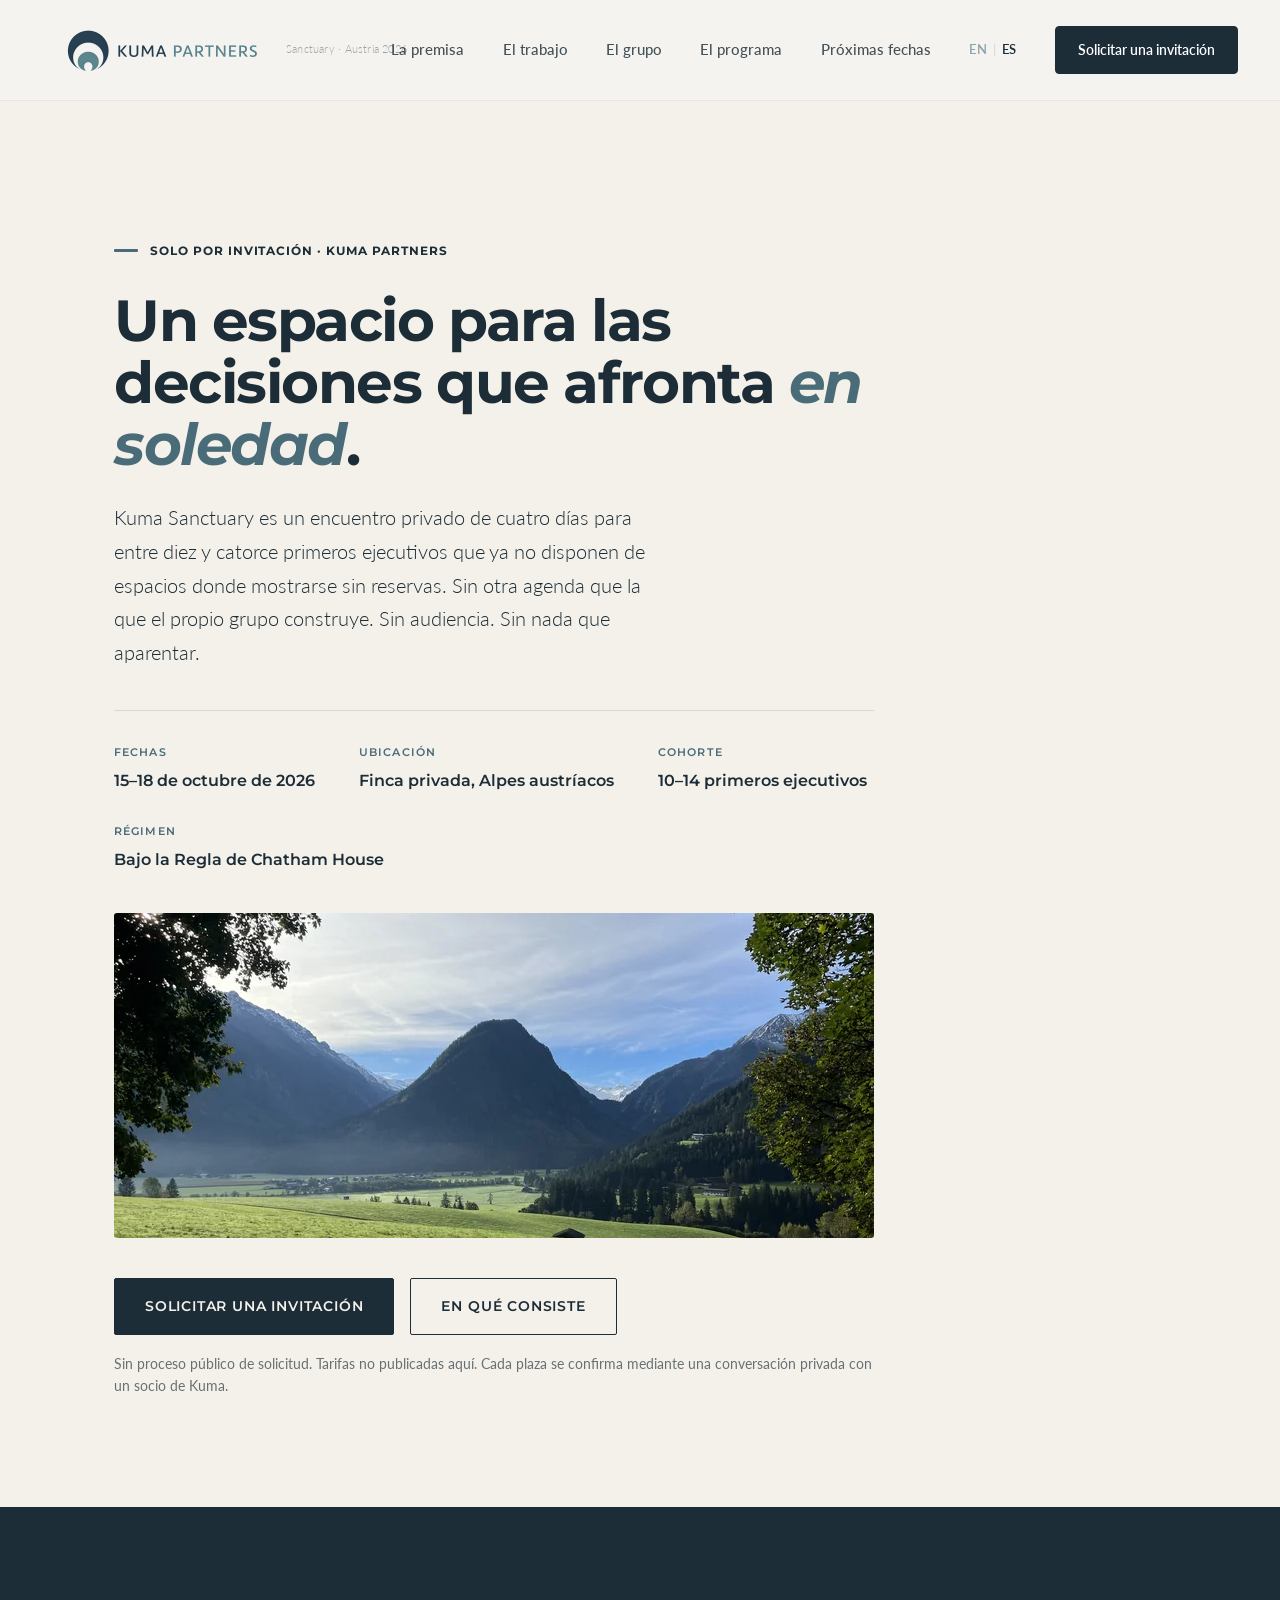
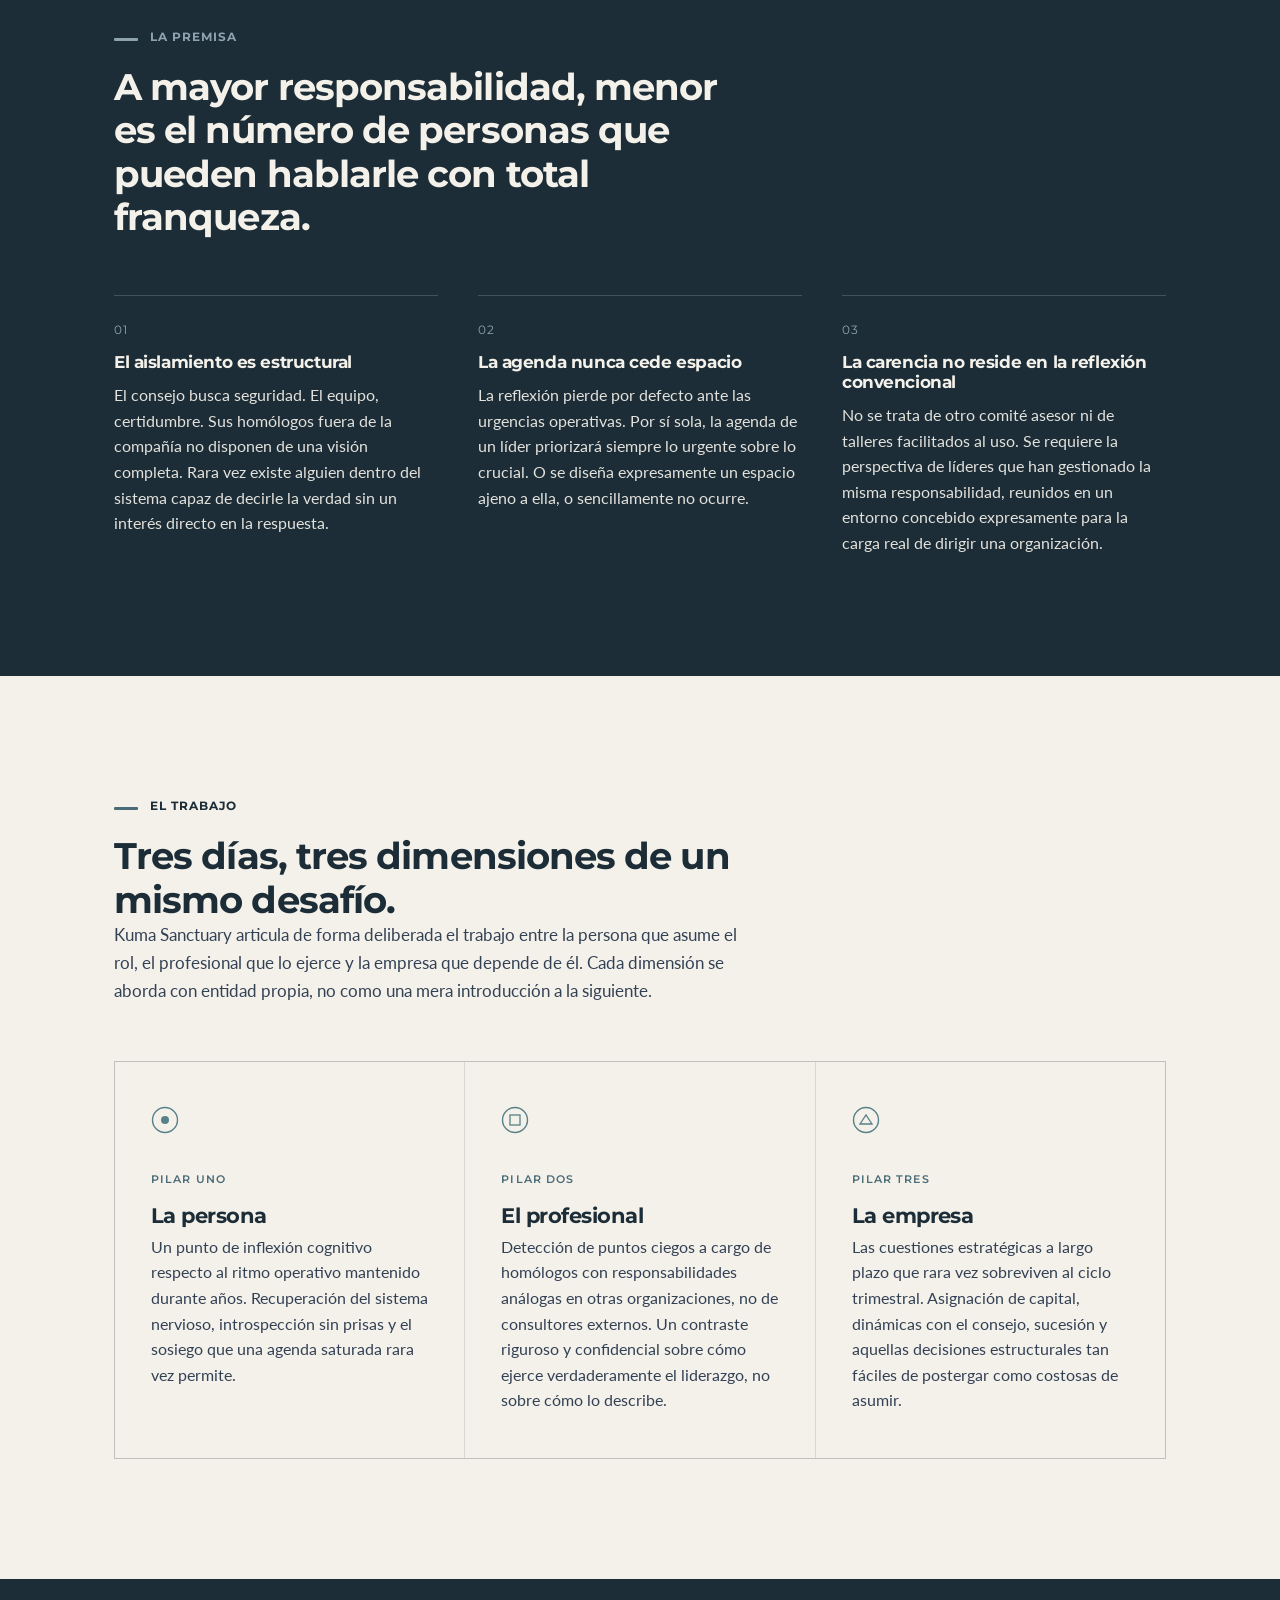
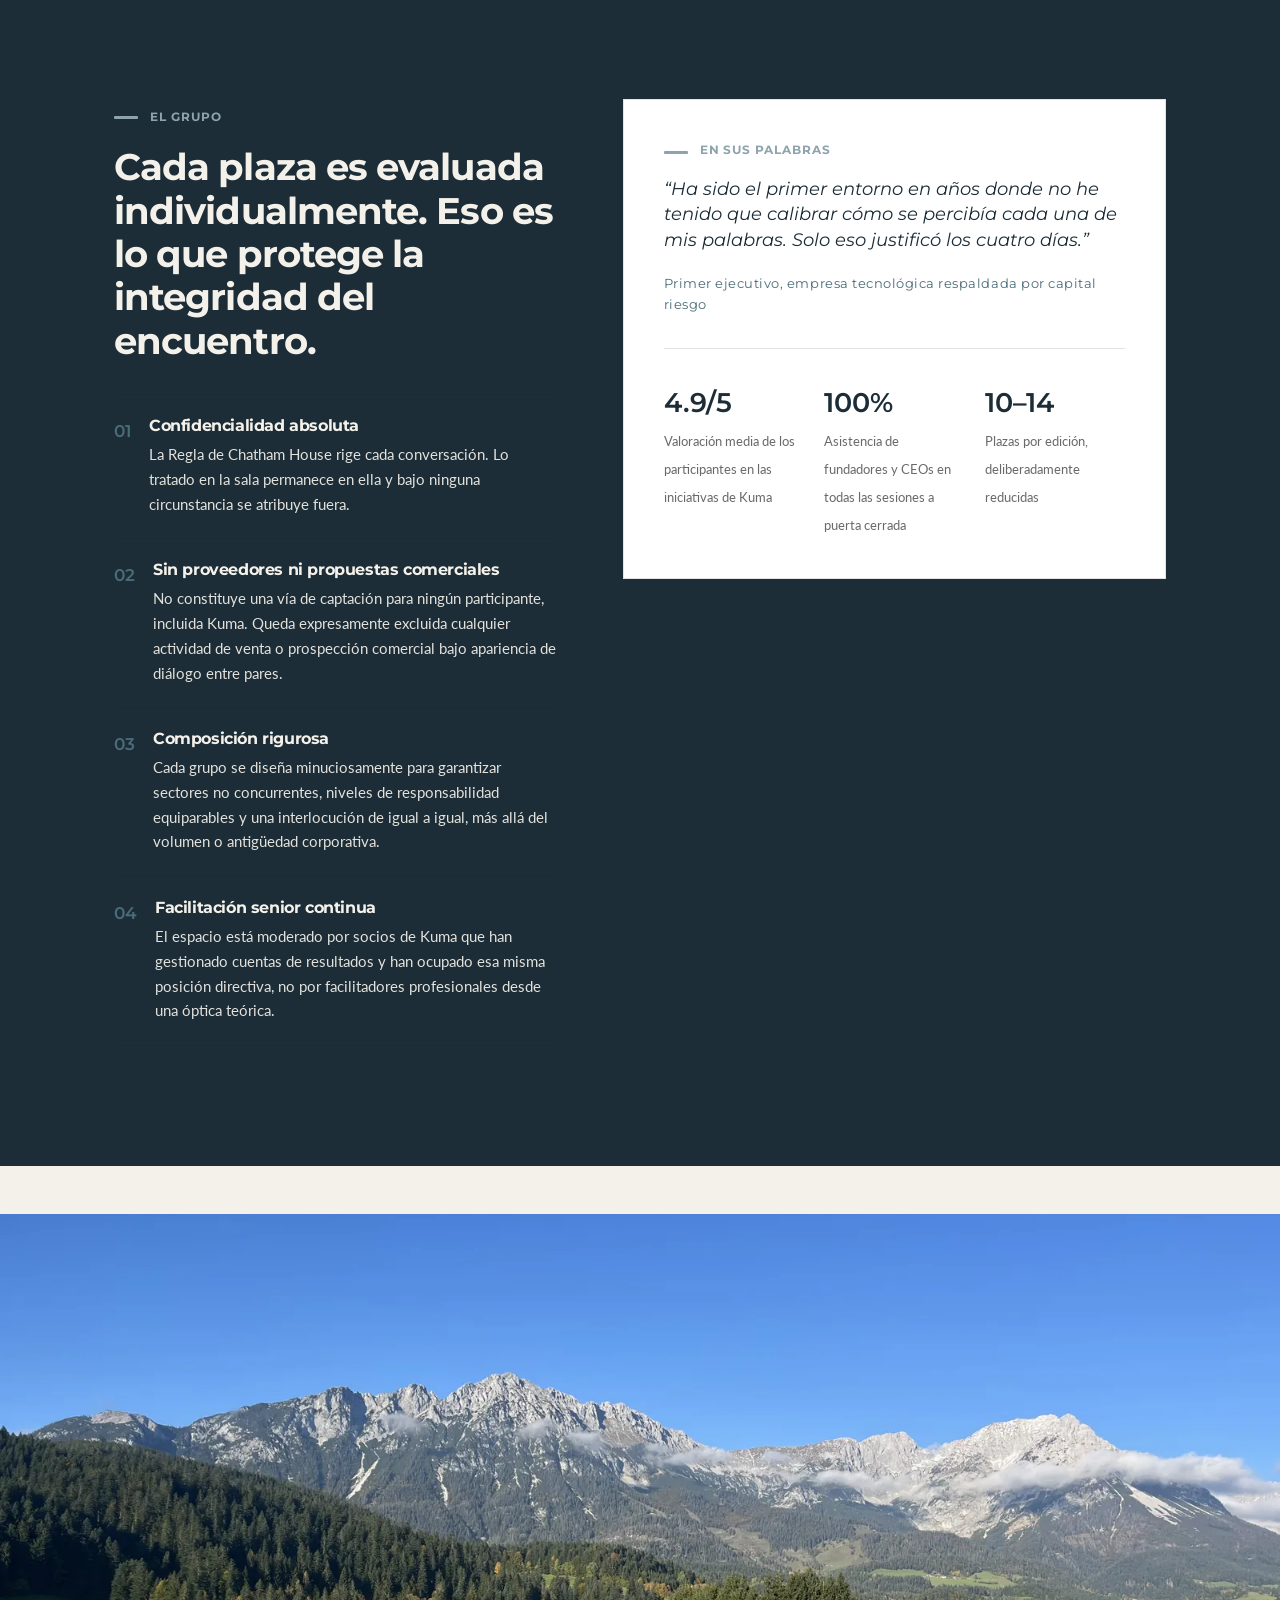
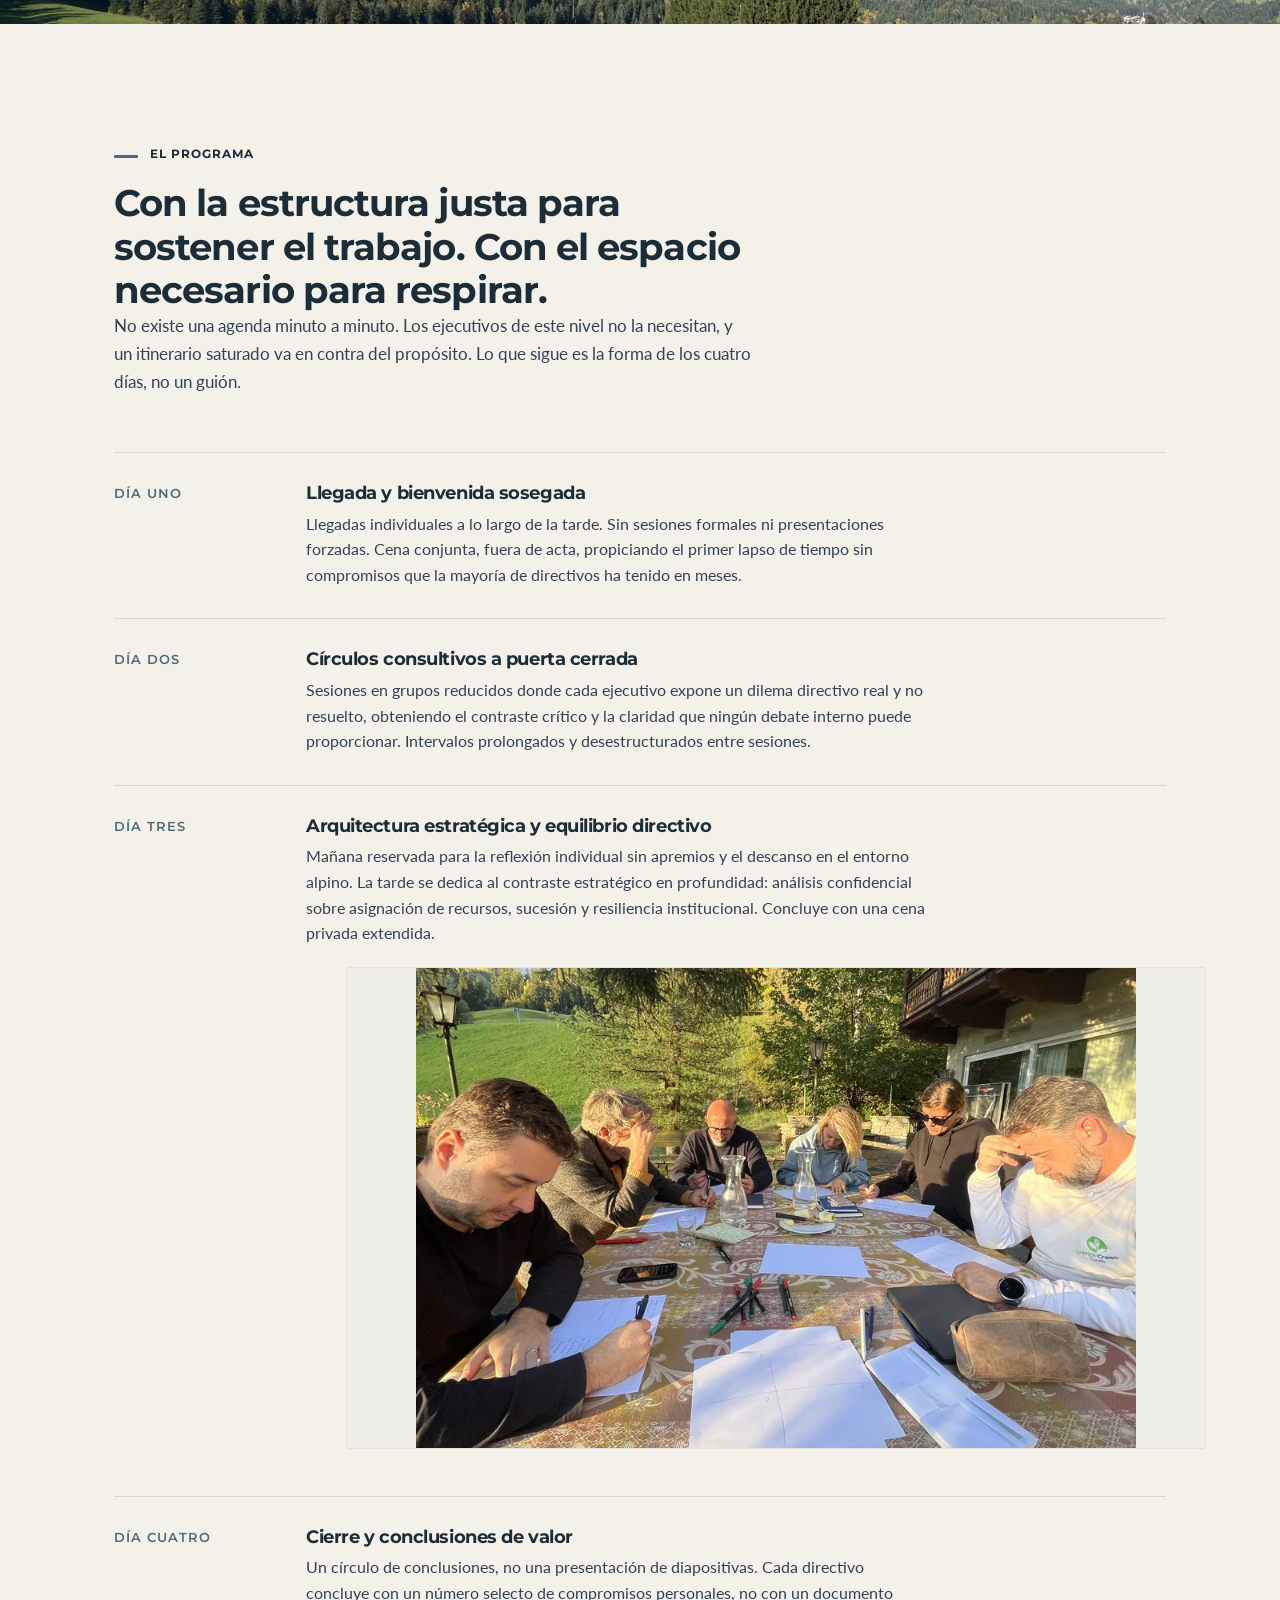
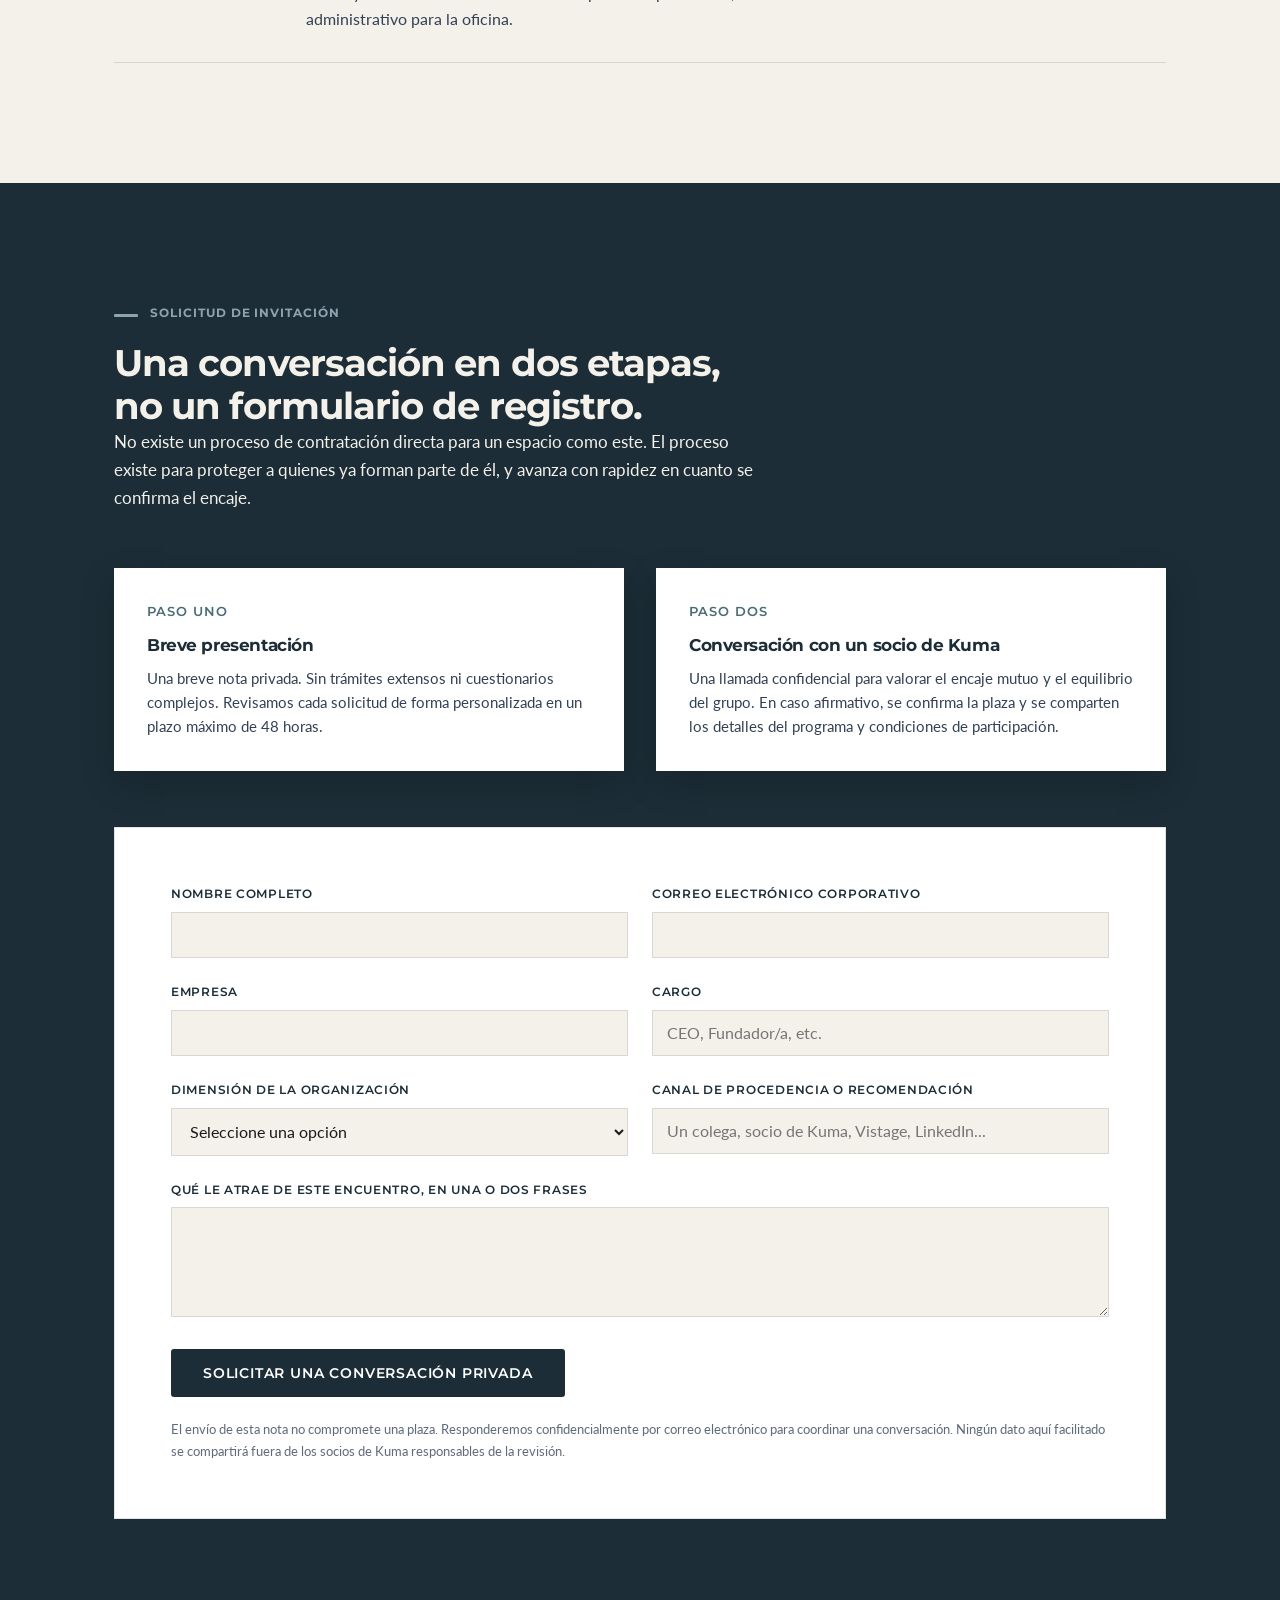
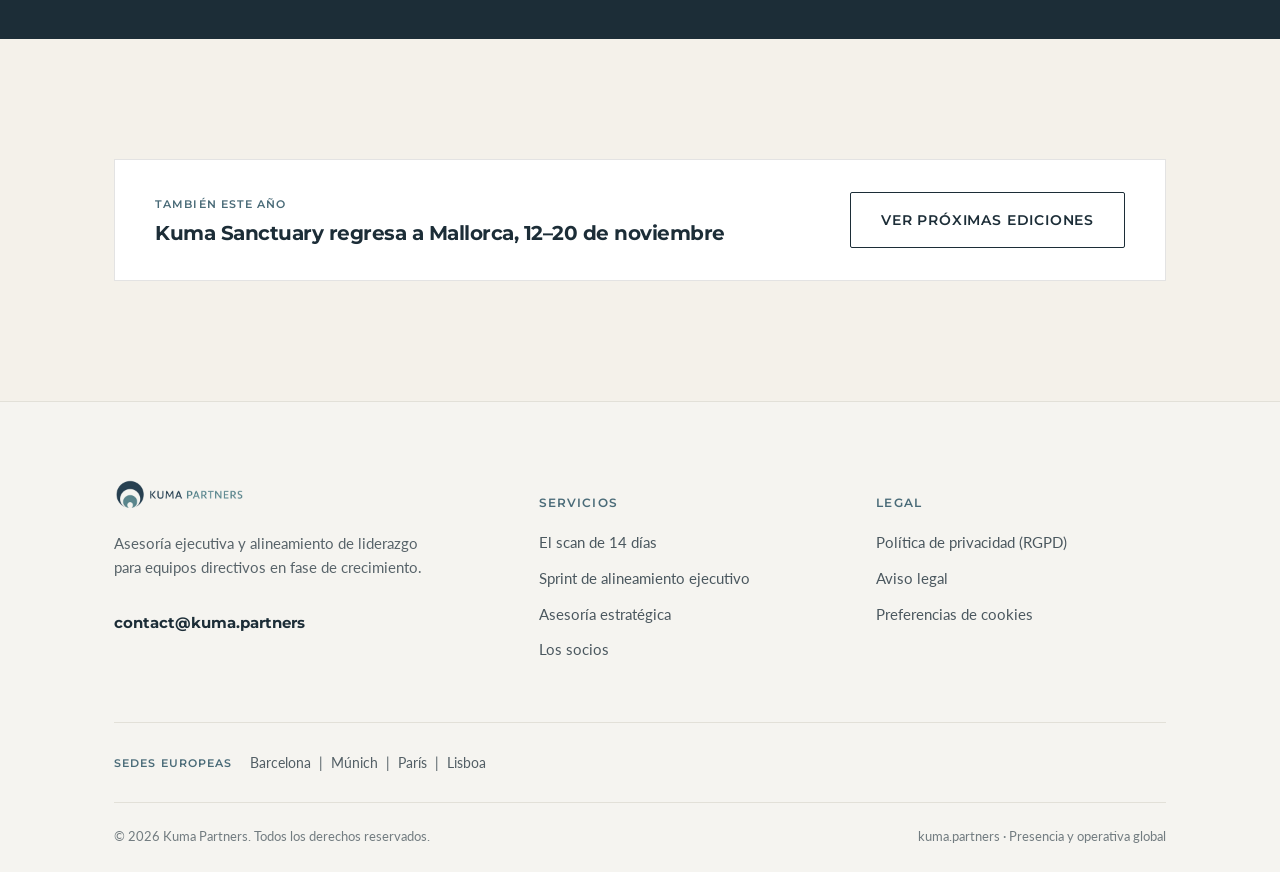
==== commit 110e186d: "Rename index 3.html to index.html" ====
--- a/index.html
+++ b/index.html
@@ -1,41 +1,41 @@
 <!doctype html>
-<html lang="en">
+<html lang="es">
 <head>
 <meta charset="utf-8" />
 <meta name="viewport" content="width=device-width, initial-scale=1" />
-<title>Kuma Sanctuary, Austria · An Invitation-Only Retreat for Chief Executives</title>
-<meta name="description" content="A private gathering for ten to fourteen chief executives. 15 to 18 October, the Austrian Alps. Hosted by Kuma Partners." />
+<title>Kuma Sanctuary, Austria · Un encuentro exclusivo para primeros ejecutivos</title>
+<meta name="description" content="Un encuentro privado para entre diez y catorce primeros ejecutivos. Del 15 al 18 de octubre, Alpes austríacos. Organizado por Kuma Partners." />
 <meta property="og:title" content="Kuma Sanctuary, Austria" />
-<meta property="og:description" content="A private gathering for ten to fourteen chief executives. 15 to 18 October, the Austrian Alps. Hosted by Kuma Partners." />
+<meta property="og:description" content="Un encuentro privado para entre diez y catorce primeros ejecutivos. Del 15 al 18 de octubre, Alpes austríacos. Organizado por Kuma Partners." />
 <meta property="og:type" content="website" />
-<link rel="icon" href="/favicon.ico" sizes="any">
-<link rel="icon" href="/favicon.svg" type="image/svg+xml">
-<link rel="apple-touch-icon" href="/apple-touch-icon.png">
+<link rel="icon" href="/favicon.ico?v=2" sizes="any">
+<link rel="icon" href="/favicon.svg?v=2" type="image/svg+xml">
+<link rel="apple-touch-icon" href="/apple-touch-icon.png?v=2">
 <link rel="preconnect" href="https://fonts.googleapis.com" />
 <link rel="preconnect" href="https://fonts.gstatic.com" crossorigin />
 <link href="https://fonts.googleapis.com/css2?family=Montserrat:ital,wght@0,400;0,600;0,700;1,500&family=Lato:ital,wght@0,300;0,400;0,700;1,300&display=swap" rel="stylesheet" />
-<link rel="stylesheet" href="css/style.css?v=8" />
+<link rel="stylesheet" href="/css/style.css?v=8" />
 </head>
 <body>
 
 <header class="site-header">
   <div class="container">
-    <a href="index.html" class="brand-lockup" aria-label="Kuma Partners">
-      <img src="assets/kuma-partners-logo.png" alt="Kuma Partners" class="brand-logo" loading="eager" />
+    <a href="/es/" class="brand-lockup" aria-label="Kuma Partners">
+      <img src="/assets/kuma-partners-logo.png" alt="Kuma Partners" class="brand-logo" loading="eager" />
       <span class="brand-caption">Sanctuary &middot; Austria 2026</span>
     </a>
     <nav class="header-nav">
-      <a href="#tension" class="nav-link">The Premise</a>
-      <a href="#pillars" class="nav-link">The Work</a>
-      <a href="#standards" class="nav-link">The Cohort</a>
-      <a href="#cadence" class="nav-link">The Days</a>
-      <a href="next-offsites.html" class="nav-link">Upcoming</a>
+      <a href="#tension" class="nav-link">La premisa</a>
+      <a href="#pillars" class="nav-link">El trabajo</a>
+      <a href="#standards" class="nav-link">El grupo</a>
+      <a href="#cadence" class="nav-link">El programa</a>
+      <a href="/next-offsites.html" class="nav-link">Pr&oacute;ximas fechas</a>
       <span class="lang-switch">
-        <span class="lang-current">EN</span>
+        <a href="/">EN</a>
         <span class="lang-sep" aria-hidden="true">|</span>
-        <a href="/es/">ES</a>
+        <span class="lang-current">ES</span>
       </span>
-      <a href="#apply" class="header-cta">Request an Invitation</a>
+      <a href="#apply" class="header-cta">Solicitar una invitaci&oacute;n</a>
     </nav>
   </div>
 </header>
@@ -44,46 +44,46 @@
   <div class="container">
     <div class="hero-inner">
       <div class="hero-eyebrow">
-        <span class="eyebrow">By invitation only &middot; Kuma Partners</span>
-      </div>
-      <h1>A room for the decisions you carry <em>alone</em>.</h1>
-      <p class="lede">Kuma Sanctuary is a private four-day gathering for ten to fourteen chief executives who have run out of people to be unguarded with. No agenda beyond the one the room builds together. No audience. Nothing to perform.</p>
+        <span class="eyebrow">Solo por invitaci&oacute;n &middot; Kuma Partners</span>
+      </div>
+      <h1>Un espacio para las decisiones que afronta <em>en soledad</em>.</h1>
+      <p class="lede">Kuma Sanctuary es un encuentro privado de cuatro d&iacute;as para entre diez y catorce primeros ejecutivos que ya no disponen de espacios donde mostrarse sin reservas. Sin otra agenda que la que el propio grupo construye. Sin audiencia. Sin nada que aparentar.</p>
 
       <div class="hero-meta">
         <div>
-          <span class="label">Dates</span>
-          <span class="value">15&ndash;18 October 2026</span>
-        </div>
-        <div>
-          <span class="label">Location</span>
-          <span class="value">Private estate, the Austrian Alps</span>
-        </div>
-        <div>
-          <span class="label">Cohort</span>
-          <span class="value">10&ndash;14 chief executives</span>
-        </div>
-        <div>
-          <span class="label">Governed by</span>
-          <span class="value">The Chatham House Rule</span>
+          <span class="label">Fechas</span>
+          <span class="value">15&ndash;18 de octubre de 2026</span>
+        </div>
+        <div>
+          <span class="label">Ubicaci&oacute;n</span>
+          <span class="value">Finca privada, Alpes austr&iacute;acos</span>
+        </div>
+        <div>
+          <span class="label">Cohorte</span>
+          <span class="value">10&ndash;14 primeros ejecutivos</span>
+        </div>
+        <div>
+          <span class="label">R&eacute;gimen</span>
+          <span class="value">Bajo la Regla de Chatham House</span>
         </div>
       </div>
 
       <figure class="hero-banner">
         <img
-          src="assets/retreat-banner-1x.webp"
-          srcset="assets/retreat-banner-1x.webp 760w, assets/retreat-banner-2x.webp 1520w"
+          src="/assets/retreat-banner-1x.webp"
+          srcset="/assets/retreat-banner-1x.webp 760w, /assets/retreat-banner-2x.webp 1520w"
           sizes="(min-width: 760px) 760px, 100vw"
-          alt="Private estate in the Austrian Alps, seen from the Kuma Sanctuary grounds"
+          alt="Finca privada en los Alpes austr&iacute;acos, vista desde los terrenos de Kuma Sanctuary"
           width="760" height="326"
           loading="eager"
         />
       </figure>
 
       <div class="hero-ctas">
-        <a href="#apply" class="btn btn-primary">Request an Invitation</a>
-        <a href="#tension" class="btn btn-ghost">What this is</a>
-      </div>
-      <p class="hero-note">No public application. No pricing published here. Every seat is confirmed through a private conversation with a Kuma partner.</p>
+        <a href="#apply" class="btn btn-primary">Solicitar una invitaci&oacute;n</a>
+        <a href="#tension" class="btn btn-ghost">En qu&eacute; consiste</a>
+      </div>
+      <p class="hero-note">Sin proceso p&uacute;blico de solicitud. Tarifas no publicadas aqu&iacute;. Cada plaza se confirma mediante una conversaci&oacute;n privada con un socio de Kuma.</p>
     </div>
   </div>
 </section>
@@ -91,24 +91,24 @@
 <section id="tension" class="section-navy">
   <div class="container">
     <div class="section-head">
-      <span class="eyebrow">The Premise</span>
-      <h2>The higher the seat, the fewer people can be honest with you in it.</h2>
+      <span class="eyebrow">La premisa</span>
+      <h2>A mayor responsabilidad, menor es el n&uacute;mero de personas que pueden hablarle con total franqueza.</h2>
     </div>
     <div class="tension-grid">
       <div class="tension-item">
         <span class="num">01</span>
-        <h3>The isolation is structural</h3>
-        <p>Your board wants confidence. Your team wants certainty. Your peers outside the company can't see the whole picture. There is often no one inside the system who can tell you the truth without a stake in your answer.</p>
+        <h3>El aislamiento es estructural</h3>
+        <p>El consejo busca seguridad. El equipo, certidumbre. Sus hom&oacute;logos fuera de la compa&ntilde;&iacute;a no disponen de una visi&oacute;n completa. Rara vez existe alguien dentro del sistema capaz de decirle la verdad sin un inter&eacute;s directo en la respuesta.</p>
       </div>
       <div class="tension-item">
         <span class="num">02</span>
-        <h3>The calendar never volunteers the time</h3>
-        <p>Reflection loses to operational fires by default. Left alone, a leader's schedule will always choose the urgent over the important. It has to be built by someone else, or it doesn't happen.</p>
+        <h3>La agenda nunca cede espacio</h3>
+        <p>La reflexi&oacute;n pierde por defecto ante las urgencias operativas. Por s&iacute; sola, la agenda de un l&iacute;der priorizar&aacute; siempre lo urgente sobre lo crucial. O se dise&ntilde;a expresamente un espacio ajeno a ella, o sencillamente no ocurre.</p>
       </div>
       <div class="tension-item">
         <span class="num">03</span>
-        <h3>Generic reflection isn't the gap</h3>
-        <p>You don't need another sounding board or a facilitated workshop. You need operators who have held the seat themselves, in a room built for the specific weight of running something.</p>
+        <h3>La carencia no reside en la reflexi&oacute;n convencional</h3>
+        <p>No se trata de otro comit&eacute; asesor ni de talleres facilitados al uso. Se requiere la perspectiva de l&iacute;deres que han gestionado la misma responsabilidad, reunidos en un entorno concebido expresamente para la carga real de dirigir una organizaci&oacute;n.</p>
       </div>
     </div>
   </div>
@@ -117,34 +117,34 @@
 <section id="pillars">
   <div class="container">
     <div class="section-head">
-      <span class="eyebrow">The Work</span>
-      <h2>Three days, three levels of the same question.</h2>
-      <p>Kuma Sanctuary moves deliberately between the person carrying the role, the professional practicing it, and the enterprise depending on it. Each is treated as its own subject, not a warm-up for the next.</p>
+      <span class="eyebrow">El trabajo</span>
+      <h2>Tres d&iacute;as, tres dimensiones de un mismo desaf&iacute;o.</h2>
+      <p>Kuma Sanctuary articula de forma deliberada el trabajo entre la persona que asume el rol, el profesional que lo ejerce y la empresa que depende de &eacute;l. Cada dimensi&oacute;n se aborda con entidad propia, no como una mera introducci&oacute;n a la siguiente.</p>
     </div>
     <div class="pillars">
       <div class="pillar">
         <div class="pillar-mark">
           <svg width="28" height="28" viewBox="0 0 28 28" aria-hidden="true"><circle cx="14" cy="14" r="12.5" fill="none" stroke="#588088" stroke-width="1.4"/><circle cx="14" cy="14" r="4" fill="#588088"/></svg>
         </div>
-        <span class="pillar-sub">Pillar One</span>
-        <h3>The Person</h3>
-        <p>A cognitive reset away from the operating rhythm that has likely run unchecked for years. Nervous-system restoration, unhurried self-reflection, and the kind of quiet that a full calendar rarely allows.</p>
+        <span class="pillar-sub">Pilar uno</span>
+        <h3>La persona</h3>
+        <p>Un punto de inflexi&oacute;n cognitivo respecto al ritmo operativo mantenido durante a&ntilde;os. Recuperaci&oacute;n del sistema nervioso, introspecci&oacute;n sin prisas y el sosiego que una agenda saturada rara vez permite.</p>
       </div>
       <div class="pillar">
         <div class="pillar-mark">
           <svg width="28" height="28" viewBox="0 0 28 28" aria-hidden="true"><circle cx="14" cy="14" r="12.5" fill="none" stroke="#588088" stroke-width="1.4"/><rect x="9" y="9" width="10" height="10" fill="none" stroke="#588088" stroke-width="1.3"/></svg>
         </div>
-        <span class="pillar-sub">Pillar Two</span>
-        <h3>The Professional</h3>
-        <p>Blind spots surfaced by peers who carry equivalent weight elsewhere, not by consultants observing from outside it. Direct, private challenge on how you actually lead, not how you describe leading.</p>
+        <span class="pillar-sub">Pilar dos</span>
+        <h3>El profesional</h3>
+        <p>Detecci&oacute;n de puntos ciegos a cargo de hom&oacute;logos con responsabilidades an&aacute;logas en otras organizaciones, no de consultores externos. Un contraste riguroso y confidencial sobre c&oacute;mo ejerce verdaderamente el liderazgo, no sobre c&oacute;mo lo describe.</p>
       </div>
       <div class="pillar">
         <div class="pillar-mark">
           <svg width="28" height="28" viewBox="0 0 28 28" aria-hidden="true"><circle cx="14" cy="14" r="12.5" fill="none" stroke="#588088" stroke-width="1.4"/><path d="M8 18 L14 9 L20 18 Z" fill="none" stroke="#588088" stroke-width="1.3"/></svg>
         </div>
-        <span class="pillar-sub">Pillar Three</span>
-        <h3>The Enterprise</h3>
-        <p>The long-view questions that rarely survive a quarterly cycle. Capital allocation, board dynamics, succession, and the resilience decisions that are easiest to defer and costliest to.</p>
+        <span class="pillar-sub">Pilar tres</span>
+        <h3>La empresa</h3>
+        <p>Las cuestiones estrat&eacute;gicas a largo plazo que rara vez sobreviven al ciclo trimestral. Asignaci&oacute;n de capital, din&aacute;micas con el consejo, sucesi&oacute;n y aquellas decisiones estructurales tan f&aacute;ciles de postergar como costosas de asumir.</p>
       </div>
     </div>
   </div>
@@ -154,55 +154,55 @@
   <div class="container">
     <div class="standards-layout">
       <div>
-        <span class="eyebrow">The Cohort</span>
-        <h2 style="margin-top:18px; margin-bottom:32px; font-size:clamp(1.7rem,3vw,2.3rem); line-height:1.18;">Every seat is vetted. That is what protects the room.</h2>
+        <span class="eyebrow">El grupo</span>
+        <h2 style="margin-top:18px; margin-bottom:32px; font-size:clamp(1.7rem,3vw,2.3rem); line-height:1.18;">Cada plaza es evaluada individualmente. Eso es lo que protege la integridad del encuentro.</h2>
         <ul class="standards-list">
           <li>
             <span class="mark">01</span>
             <div>
-              <h4>Confidentiality, without exception</h4>
-              <p>The Chatham House Rule governs every conversation. What is said in the room stays in the room, and is never attributed outside it.</p>
+              <h4>Confidencialidad absoluta</h4>
+              <p>La Regla de Chatham House rige cada conversaci&oacute;n. Lo tratado en la sala permanece en ella y bajo ninguna circunstancia se atribuye fuera.</p>
             </div>
           </li>
           <li>
             <span class="mark">02</span>
             <div>
-              <h4>No vendors, no pitches</h4>
-              <p>This is not a origination channel for anyone in the room, Kuma included. No selling, no soliciting, no exchange of business under the pretense of peer conversation.</p>
+              <h4>Sin proveedores ni propuestas comerciales</h4>
+              <p>No constituye una v&iacute;a de captaci&oacute;n para ning&uacute;n participante, incluida Kuma. Queda expresamente excluida cualquier actividad de venta o prospecci&oacute;n comercial bajo apariencia de di&aacute;logo entre pares.</p>
             </div>
           </li>
           <li>
             <span class="mark">03</span>
             <div>
-              <h4>Deliberate composition</h4>
-              <p>Each cohort is built by hand for non-competing sectors, comparable stakes, and genuine peer standing, not simply seniority or company size.</p>
+              <h4>Composici&oacute;n rigurosa</h4>
+              <p>Cada grupo se dise&ntilde;a minuciosamente para garantizar sectores no concurrentes, niveles de responsabilidad equiparables y una interlocuci&oacute;n de igual a igual, m&aacute;s all&aacute; del volumen o antig&uuml;edad corporativa.</p>
             </div>
           </li>
           <li>
             <span class="mark">04</span>
             <div>
-              <h4>Senior facilitation throughout</h4>
-              <p>The room is led by Kuma partners who have run a P&amp;L and sat in the seat themselves, not professional facilitators observing from the sidelines.</p>
+              <h4>Facilitaci&oacute;n senior continua</h4>
+              <p>El espacio est&aacute; moderado por socios de Kuma que han gestionado cuentas de resultados y han ocupado esa misma posici&oacute;n directiva, no por facilitadores profesionales desde una &oacute;ptica te&oacute;rica.</p>
             </div>
           </li>
         </ul>
       </div>
       <div class="standards-aside">
-        <span class="eyebrow">In their words</span>
-        <blockquote>&ldquo;It was the first room in years where I didn't have to manage how I was being perceived. That alone was worth the four days.&rdquo;</blockquote>
-        <cite>Chief Executive, venture-backed technology company</cite>
+        <span class="eyebrow">En sus palabras</span>
+        <blockquote>&ldquo;Ha sido el primer entorno en a&ntilde;os donde no he tenido que calibrar c&oacute;mo se percib&iacute;a cada una de mis palabras. Solo eso justific&oacute; los cuatro d&iacute;as.&rdquo;</blockquote>
+        <cite>Primer ejecutivo, empresa tecnol&oacute;gica respaldada por capital riesgo</cite>
         <div class="stat-row">
           <div>
             <span class="stat-num">4.9/5</span>
-            <span class="stat-label">Average participant rating across Kuma facilitation engagements</span>
+            <span class="stat-label">Valoraci&oacute;n media de los participantes en las iniciativas de Kuma</span>
           </div>
           <div>
             <span class="stat-num">100%</span>
-            <span class="stat-label">Founder and CEO peer attendance across all closed sessions</span>
+            <span class="stat-label">Asistencia de fundadores y CEOs en todas las sesiones a puerta cerrada</span>
           </div>
           <div>
             <span class="stat-num">10&ndash;14</span>
-            <span class="stat-label">Seats per cohort, held deliberately small</span>
+            <span class="stat-label">Plazas por edici&oacute;n, deliberadamente reducidas</span>
           </div>
         </div>
       </div>
@@ -212,10 +212,10 @@
 
 <div class="panoramic-divider">
   <img
-    src="assets/retreat-divider-1x.webp"
-    srcset="assets/retreat-divider-1x.webp 1600w, assets/retreat-divider-2x.webp 3200w"
+    src="/assets/retreat-divider-1x.webp"
+    srcset="/assets/retreat-divider-1x.webp 1600w, /assets/retreat-divider-2x.webp 3200w"
     sizes="100vw"
-    alt="Panoramic view of the Austrian Alps, peaks and cloud layer above the valley"
+    alt="Vista panor&aacute;mica de los Alpes austr&iacute;acos, picos y nubes sobre el valle"
     width="1600" height="533"
     loading="lazy"
   />
@@ -224,36 +224,36 @@
 <section id="cadence">
   <div class="container">
     <div class="section-head">
-      <span class="eyebrow">The Days</span>
-      <h2>Structured enough to hold the work. Open enough to breathe.</h2>
-      <p>There is no minute-by-minute schedule. Executives at this level don't need one, and a packed itinerary works against the purpose. What follows is the shape of the four days, not a script.</p>
+      <span class="eyebrow">El programa</span>
+      <h2>Con la estructura justa para sostener el trabajo. Con el espacio necesario para respirar.</h2>
+      <p>No existe una agenda minuto a minuto. Los ejecutivos de este nivel no la necesitan, y un itinerario saturado va en contra del prop&oacute;sito. Lo que sigue es la forma de los cuatro d&iacute;as, no un gui&oacute;n.</p>
     </div>
     <div class="cadence-list">
       <div class="cadence-row">
-        <span class="day">Day One</span>
-        <div>
-          <h4>Arrival and unhurried grounding</h4>
-          <p>Private arrival through the afternoon and evening. No sessions, no introductions to perform. Dinner together, off the record, with the first quiet stretch of unscheduled time most participants have had in months.</p>
+        <span class="day">D&iacute;a uno</span>
+        <div>
+          <h4>Llegada y bienvenida sosegada</h4>
+          <p>Llegadas individuales a lo largo de la tarde. Sin sesiones formales ni presentaciones forzadas. Cena conjunta, fuera de acta, propiciando el primer lapso de tiempo sin compromisos que la mayor&iacute;a de directivos ha tenido en meses.</p>
         </div>
       </div>
       <div class="cadence-row">
-        <span class="day">Day Two</span>
-        <div>
-          <h4>Closed-door advisory circles</h4>
-          <p>Small-group sessions where each executive brings one real, unresolved decision to the room and leaves with the peer challenge and clarity that no internal conversation could offer. Long, unstructured breaks between.</p>
+        <span class="day">D&iacute;a dos</span>
+        <div>
+          <h4>C&iacute;rculos consultivos a puerta cerrada</h4>
+          <p>Sesiones en grupos reducidos donde cada ejecutivo expone un dilema directivo real y no resuelto, obteniendo el contraste cr&iacute;tico y la claridad que ning&uacute;n debate interno puede proporcionar. Intervalos prolongados y desestructurados entre sesiones.</p>
         </div>
       </div>
       <div class="cadence-row">
-        <span class="day">Day Three</span>
-        <div>
-          <h4>Strategic architecture and personal equilibrium</h4>
-          <p>The morning is held for private, unhurried solo reflection and unstructured movement across the alpine grounds. The afternoon moves into deep enterprise stress-testing, closed-door deconstruction of capital allocation, succession, and governance resilience. The day concludes with an extended private dinner.</p>
+        <span class="day">D&iacute;a tres</span>
+        <div>
+          <h4>Arquitectura estrat&eacute;gica y equilibrio directivo</h4>
+          <p>Ma&ntilde;ana reservada para la reflexi&oacute;n individual sin apremios y el descanso en el entorno alpino. La tarde se dedica al contraste estrat&eacute;gico en profundidad: an&aacute;lisis confidencial sobre asignaci&oacute;n de recursos, sucesi&oacute;n y resiliencia institucional. Concluye con una cena privada extendida.</p>
           <figure class="cadence-photo">
             <img
-              src="assets/retreat-reflection-1x.webp"
-              srcset="assets/retreat-reflection-1x.webp 860w, assets/retreat-reflection-2x.webp 1720w"
+              src="/assets/retreat-reflection-1x.webp"
+              srcset="/assets/retreat-reflection-1x.webp 860w, /assets/retreat-reflection-2x.webp 1720w"
               sizes="(min-width: 900px) 860px, 90vw"
-              alt="Executives at a private table, writing in unhurried reflection during the morning session"
+              alt="Directivos en una mesa privada, escribiendo en reflexi&oacute;n sin prisas durante la sesi&oacute;n matinal"
               width="860" height="484"
               loading="lazy"
             />
@@ -261,10 +261,10 @@
         </div>
       </div>
       <div class="cadence-row">
-        <span class="day">Day Four</span>
-        <div>
-          <h4>Departure with something to carry</h4>
-          <p>A closing circle, not a summary deck. Each participant leaves with a small number of private commitments to themselves, not a slide to bring back to the office.</p>
+        <span class="day">D&iacute;a cuatro</span>
+        <div>
+          <h4>Cierre y conclusiones de valor</h4>
+          <p>Un c&iacute;rculo de conclusiones, no una presentaci&oacute;n de diapositivas. Cada directivo concluye con un n&uacute;mero selecto de compromisos personales, no con un documento administrativo para la oficina.</p>
         </div>
       </div>
     </div>
@@ -274,77 +274,78 @@
 <section id="apply" class="section-navy">
   <div class="container">
     <div class="section-head">
-      <span class="eyebrow">Requesting an Invitation</span>
-      <h2>A two-step conversation, not an application form.</h2>
-      <p>There is no self-serve checkout for a room like this. The process exists to protect the people already confirmed in it, and it moves quickly once a fit is clear.</p>
+      <span class="eyebrow">Solicitud de invitaci&oacute;n</span>
+      <h2>Una conversaci&oacute;n en dos etapas, no un formulario de registro.</h2>
+      <p>No existe un proceso de contrataci&oacute;n directa para un espacio como este. El proceso existe para proteger a quienes ya forman parte de &eacute;l, y avanza con rapidez en cuanto se confirma el encaje.</p>
     </div>
 
     <div class="funnel-steps">
       <div class="funnel-step">
-        <span class="step-num">Step One</span>
-        <h4>Tell us briefly who you are</h4>
-        <p>A short private note below. No lengthy application, no essay questions. We read every submission personally within two business days.</p>
+        <span class="step-num">Paso uno</span>
+        <h4>Breve presentaci&oacute;n</h4>
+        <p>Una breve nota privada. Sin tr&aacute;mites extensos ni cuestionarios complejos. Revisamos cada solicitud de forma personalizada en un plazo m&aacute;ximo de 48 horas.</p>
       </div>
       <div class="funnel-step">
-        <span class="step-num">Step Two</span>
-        <h4>A conversation with a Kuma partner</h4>
-        <p>A private call to confirm mutual fit and cohort composition. If it's a match, your seat is confirmed and full program details, including the investment, are shared directly.</p>
+        <span class="step-num">Paso dos</span>
+        <h4>Conversaci&oacute;n con un socio de Kuma</h4>
+        <p>Una llamada confidencial para valorar el encaje mutuo y el equilibrio del grupo. En caso afirmativo, se confirma la plaza y se comparten los detalles del programa y condiciones de participaci&oacute;n.</p>
       </div>
     </div>
 
     <form name="sanctuary-application" method="POST" data-netlify="true" netlify-honeypot="company-website" class="apply-form" action="/success.html">
       <input type="hidden" name="form-name" value="sanctuary-application" />
       <input type="hidden" name="cohort" value="Austria, 15-18 October 2026" />
+      <input type="hidden" name="language" value="es" />
       <p class="hp-field">
         <label>Leave this field blank<input name="company-website" /></label>
       </p>
 
       <div class="form-row">
         <div class="form-field">
-          <label for="full-name">Full name</label>
+          <label for="full-name">Nombre completo</label>
           <input type="text" id="full-name" name="full-name" required />
         </div>
         <div class="form-field">
-          <label for="email">Email</label>
+          <label for="email">Correo electr&oacute;nico corporativo</label>
           <input type="email" id="email" name="email" required />
         </div>
       </div>
 
       <div class="form-row">
         <div class="form-field">
-          <label for="company">Company</label>
+          <label for="company">Empresa</label>
           <input type="text" id="company" name="company" required />
         </div>
         <div class="form-field">
-          <label for="title">Title</label>
-          <input type="text" id="title" name="title" required placeholder="CEO, Founder, etc." />
+          <label for="title">Cargo</label>
+          <input type="text" id="title" name="title" required placeholder="CEO, Fundador/a, etc." />
         </div>
       </div>
 
       <div class="form-row">
         <div class="form-field">
-          <label for="org-scale">Organization scale</label>
+          <label for="org-scale">Dimensi&oacute;n de la organizaci&oacute;n</label>
           <select id="org-scale" name="org-scale">
-            <option value="">Select one</option>
-            <option value="20-50 employees">20&ndash;50 employees</option>
-            <option value="50-200 employees">50&ndash;200 employees</option>
-            <option value="200+ employees">200+ employees</option>
-            <option value="$10M+ enterprise">$10M+ enterprise</option>
+            <option value="">Seleccione una opci&oacute;n</option>
+            <option value="20-50 employees">20&ndash;50 empleados</option>
+            <option value="50-200 employees">50&ndash;200 empleados</option>
+            <option value="200+ employees">M&aacute;s de 200 empleados</option>
+            <option value="$10M+ enterprise">+10M&euro; de facturaci&oacute;n</option>
           </select>
         </div>
         <div class="form-field">
-          <label for="referral">Invitation source / referred by</label>
-          <input type="text" id="referral" name="referral" placeholder="A peer, Kuma Partner, Vistage, LinkedIn..." />
+          <label for="referral">Canal de procedencia o recomendaci&oacute;n</label>
+          <input type="text" id="referral" name="referral" placeholder="Un colega, socio de Kuma, Vistage, LinkedIn..." />
         </div>
       </div>
 
       <div class="form-field">
-        <label for="context">What's drawing you to this room, in a sentence or two</label>
+        <label for="context">Qu&eacute; le atrae de este encuentro, en una o dos frases</label>
         <textarea id="context" name="context"></textarea>
       </div>
 
-      <button type="submit" class="btn btn-submit">Request a Private Conversation</button>
-      <p class="form-disclaimer">Submitting this note does not confirm a seat. We respond privately, by email, to arrange a conversation. Nothing here is shared beyond the Kuma partners reviewing your request.</p>
+      <button type="submit" class="btn btn-submit">Solicitar una conversaci&oacute;n privada</button>
+      <p class="form-disclaimer">El env&iacute;o de esta nota no compromete una plaza. Responderemos confidencialmente por correo electr&oacute;nico para coordinar una conversaci&oacute;n. Ning&uacute;n dato aqu&iacute; facilitado se compartir&aacute; fuera de los socios de Kuma responsables de la revisi&oacute;n.</p>
     </form>
   </div>
 </section>
@@ -353,10 +354,10 @@
   <div class="container">
     <div class="upcoming-strip">
       <div>
-        <span class="label">Also this year</span>
-        <h3>Kuma Sanctuary returns to Mallorca, 12&ndash;20 November</h3>
-      </div>
-      <a href="next-offsites.html" class="btn btn-ghost">See Upcoming Sanctuaries</a>
+        <span class="label">Tambi&eacute;n este a&ntilde;o</span>
+        <h3>Kuma Sanctuary regresa a Mallorca, 12&ndash;20 de noviembre</h3>
+      </div>
+      <a href="/next-offsites.html" class="btn btn-ghost">Ver pr&oacute;ximas ediciones</a>
     </div>
   </div>
 </section>
@@ -365,37 +366,37 @@
   <div class="container">
     <div class="footer-top">
       <div class="footer-brand">
-        <a href="index.html" class="brand-lockup" aria-label="Kuma Partners">
-          <img src="assets/kuma-partners-logo.png" alt="Kuma Partners" class="brand-logo brand-logo-footer" loading="lazy" />
+        <a href="/es/" class="brand-lockup" aria-label="Kuma Partners">
+          <img src="/assets/kuma-partners-logo.png" alt="Kuma Partners" class="brand-logo brand-logo-footer" loading="lazy" />
         </a>
-        <p>Executive Advisory &amp; Leadership Alignment for Scale-Stage Leadership Teams.</p>
+        <p>Asesor&iacute;a ejecutiva y alineamiento de liderazgo para equipos directivos en fase de crecimiento.</p>
         <a href="mailto:contact@kuma.partners" class="footer-contact">contact@kuma.partners</a>
       </div>
       <div class="footer-links">
-        <h5>Engagements</h5>
+        <h5>Servicios</h5>
         <ul>
-          <li><a href="https://www.kumapartners.eu">The 14-Day Scan</a></li>
-          <li><a href="https://www.kumapartners.eu">Executive Alignment Sprint</a></li>
-          <li><a href="https://www.kumapartners.eu">Strategic Advisory</a></li>
-          <li><a href="https://www.kumapartners.eu">The Partners</a></li>
+          <li><a href="https://www.kumapartners.eu">El scan de 14 d&iacute;as</a></li>
+          <li><a href="https://www.kumapartners.eu">Sprint de alineamiento ejecutivo</a></li>
+          <li><a href="https://www.kumapartners.eu">Asesor&iacute;a estrat&eacute;gica</a></li>
+          <li><a href="https://www.kumapartners.eu">Los socios</a></li>
         </ul>
       </div>
       <div class="footer-links">
-        <h5>Compliance</h5>
+        <h5>Legal</h5>
         <ul>
-          <li><a href="https://www.kumapartners.eu">Privacy Policy</a></li>
-          <li><a href="https://www.kumapartners.eu">Legal Notice</a></li>
-          <li><a href="https://www.kumapartners.eu">Cookie Preferences</a></li>
+          <li><a href="https://www.kumapartners.eu">Pol&iacute;tica de privacidad (RGPD)</a></li>
+          <li><a href="https://www.kumapartners.eu">Aviso legal</a></li>
+          <li><a href="https://www.kumapartners.eu">Preferencias de cookies</a></li>
         </ul>
       </div>
     </div>
     <div class="footer-hubs">
-      <span class="label">European Hubs</span>
-      <span class="hub-list">Barcelona &nbsp;|&nbsp; Munich &nbsp;|&nbsp; Paris &nbsp;|&nbsp; Lisbon</span>
+      <span class="label">Sedes europeas</span>
+      <span class="hub-list">Barcelona &nbsp;|&nbsp; M&uacute;nich &nbsp;|&nbsp; Par&iacute;s &nbsp;|&nbsp; Lisboa</span>
     </div>
     <div class="footer-bottom">
-      <span>&copy; 2026 Kuma Partners. All rights reserved.</span>
-      <span>kuma.partners &middot; Operating across the world</span>
+      <span>&copy; 2026 Kuma Partners. Todos los derechos reservados.</span>
+      <span>kuma.partners &middot; Presencia y operativa global</span>
     </div>
   </div>
 </footer>
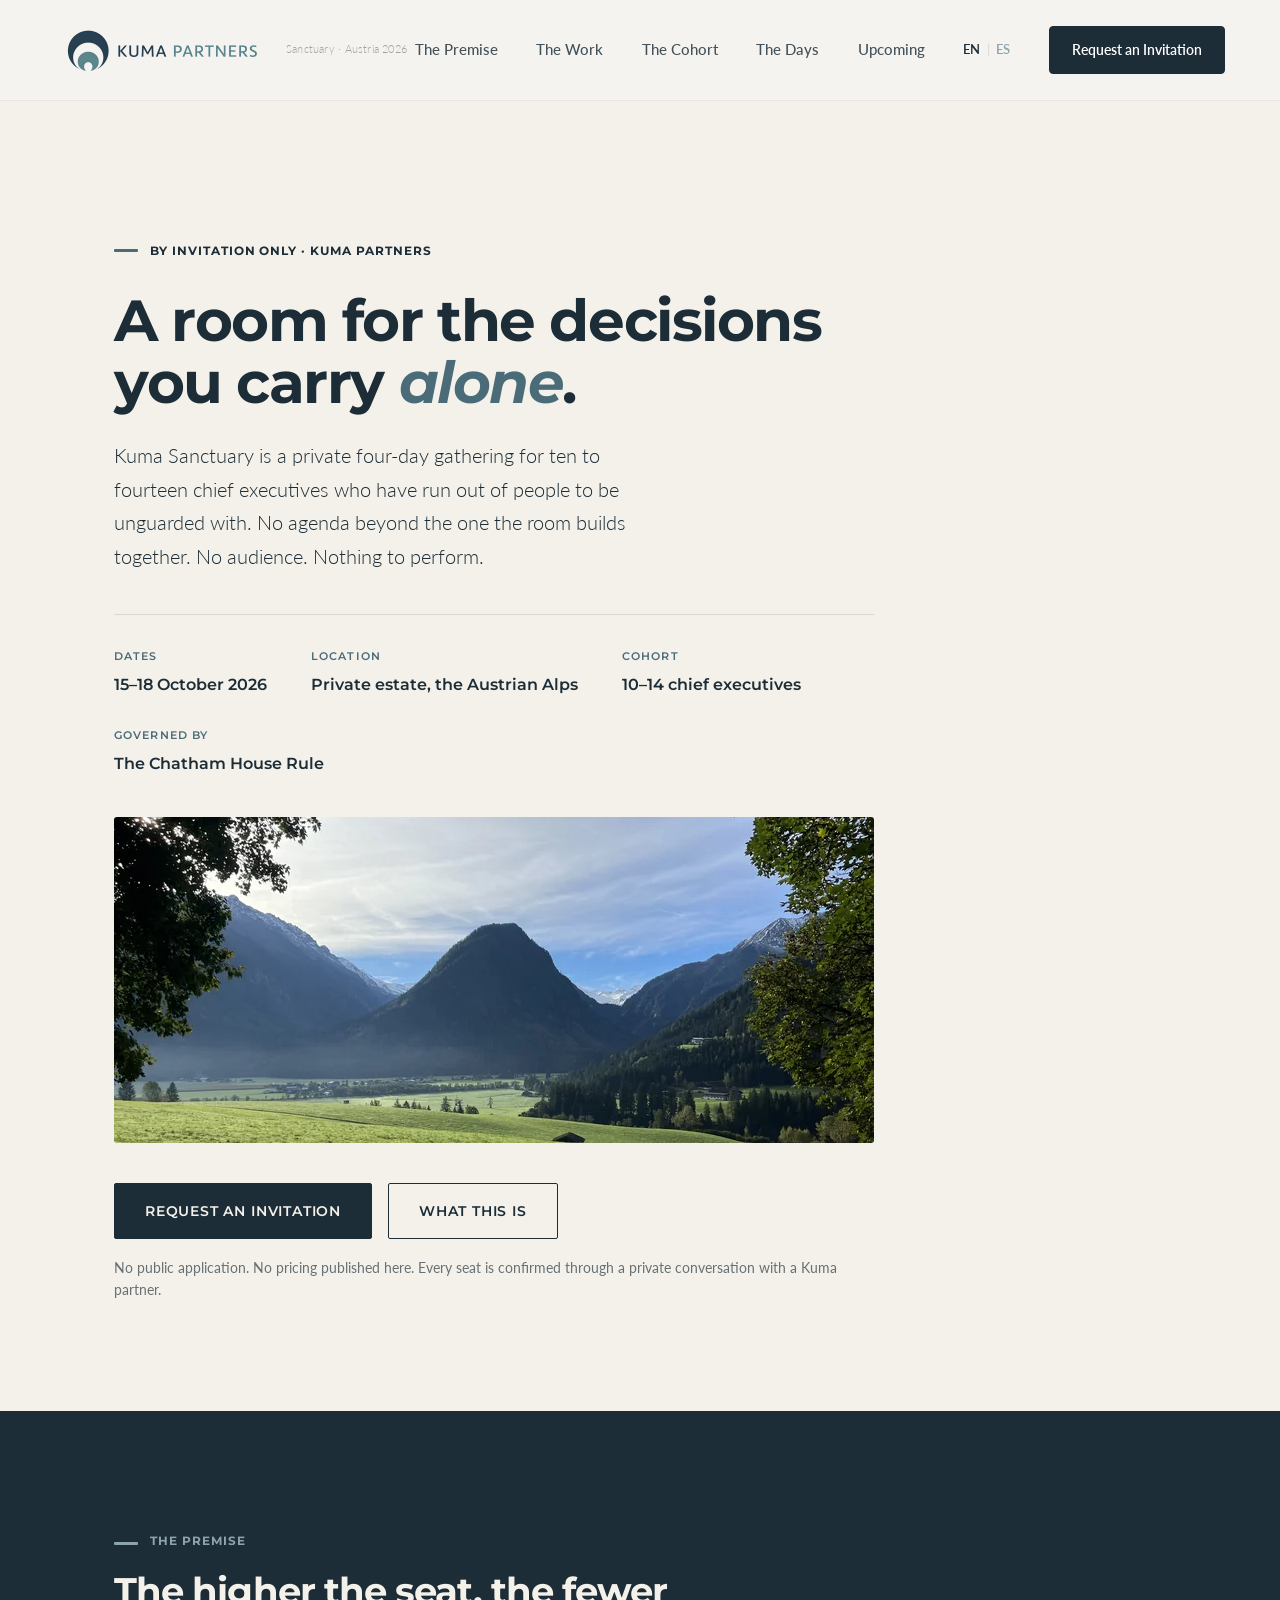
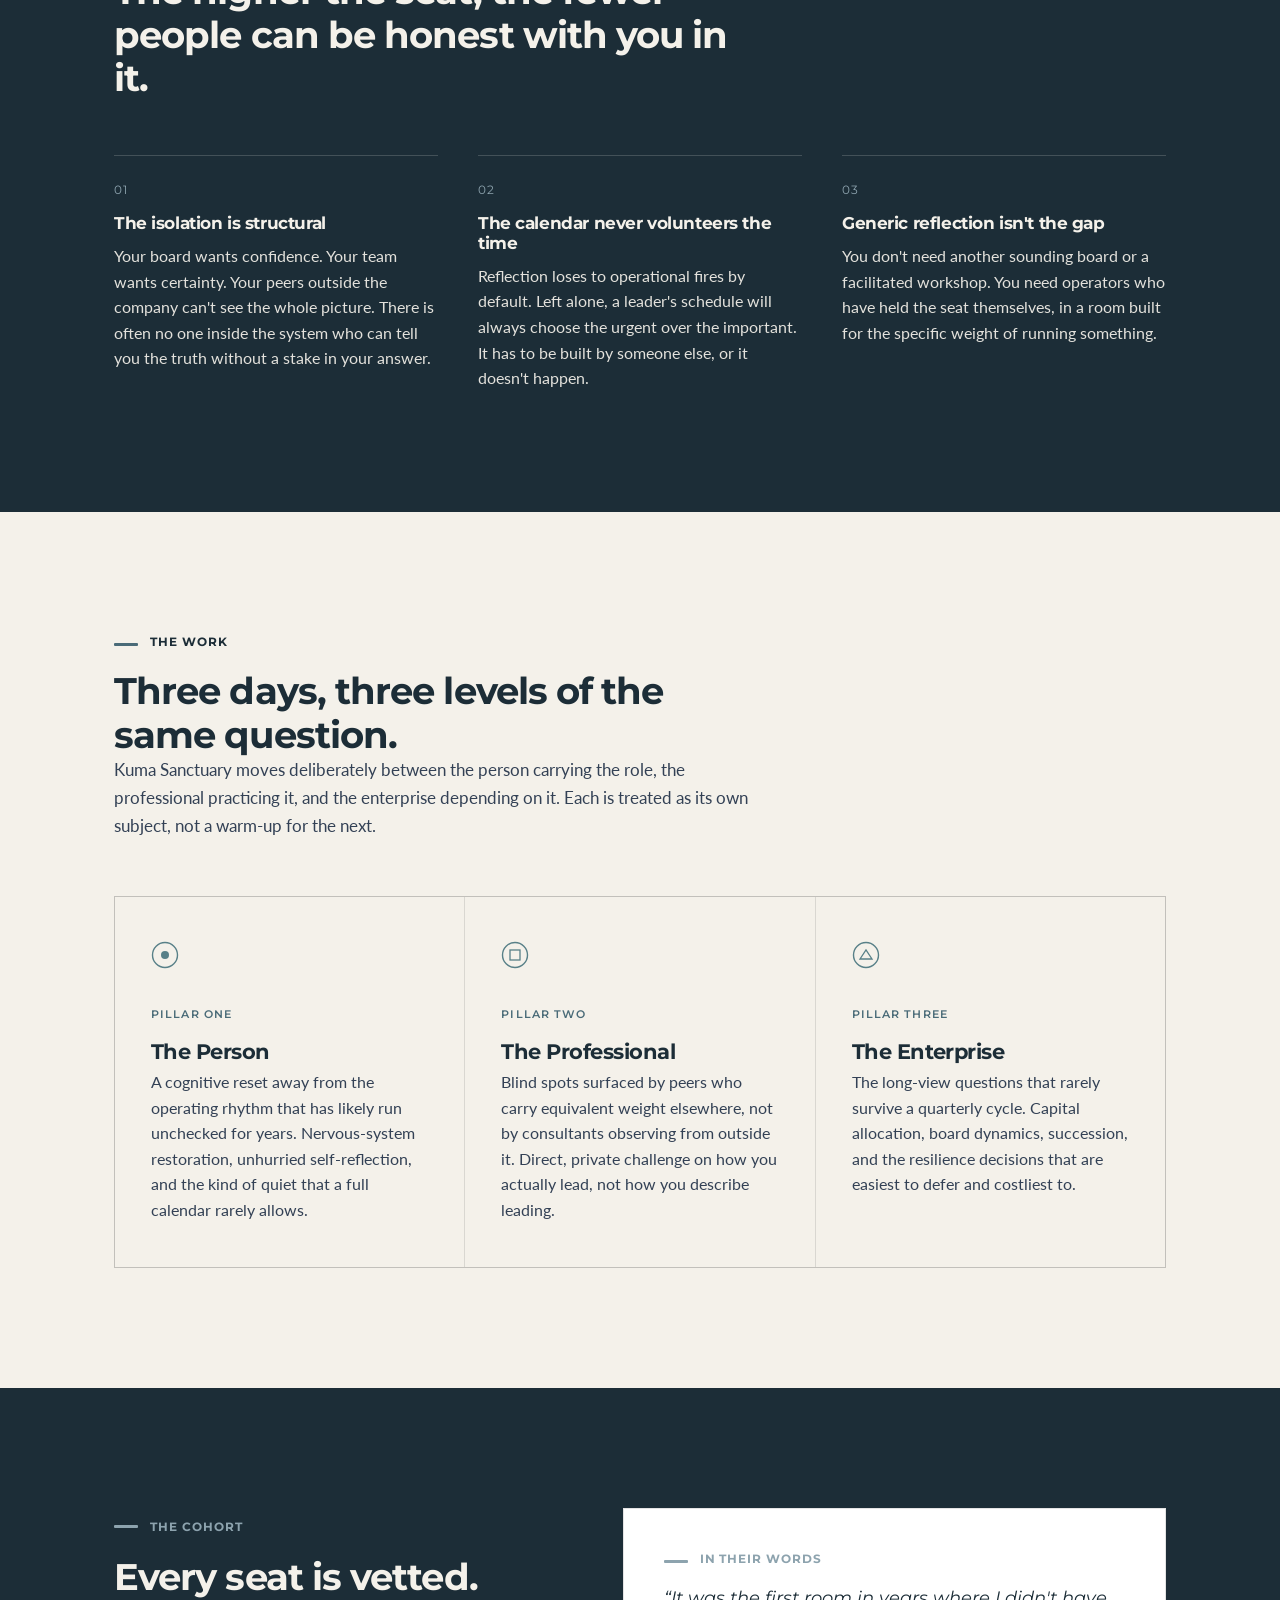
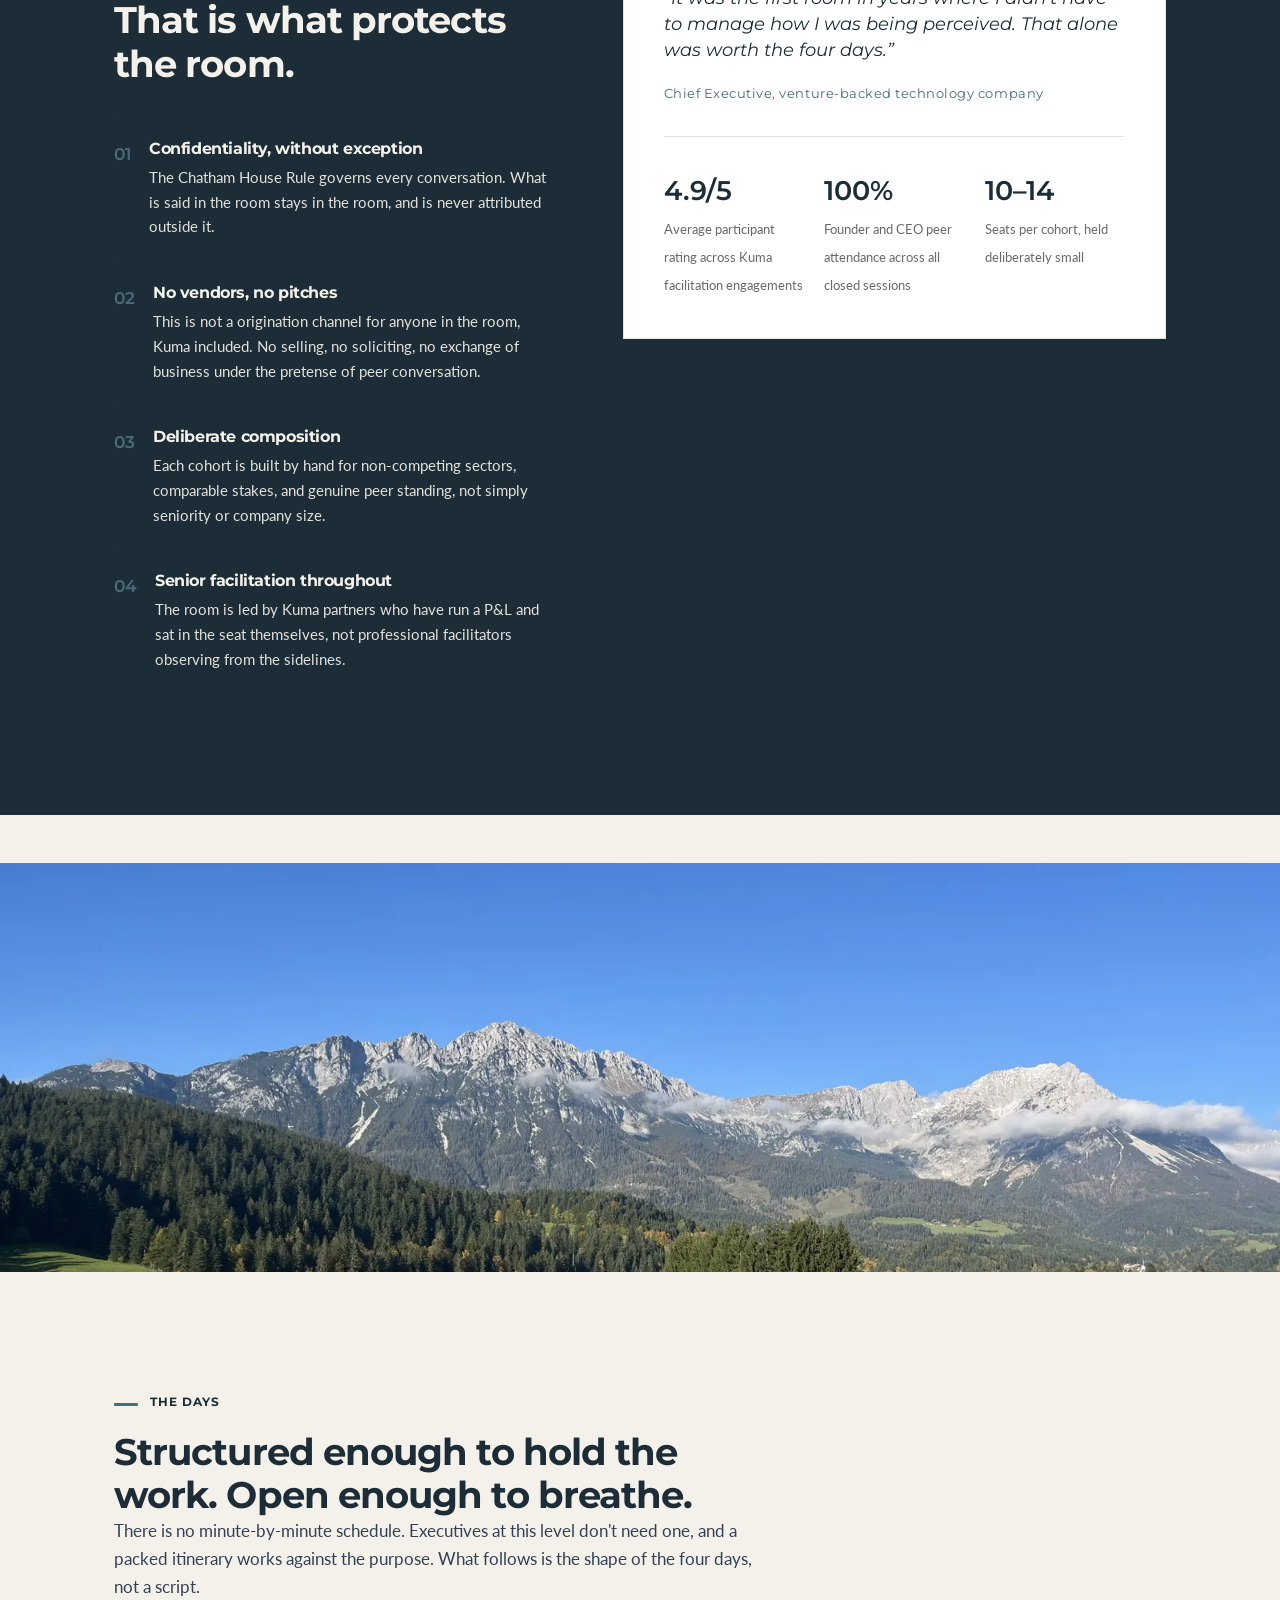
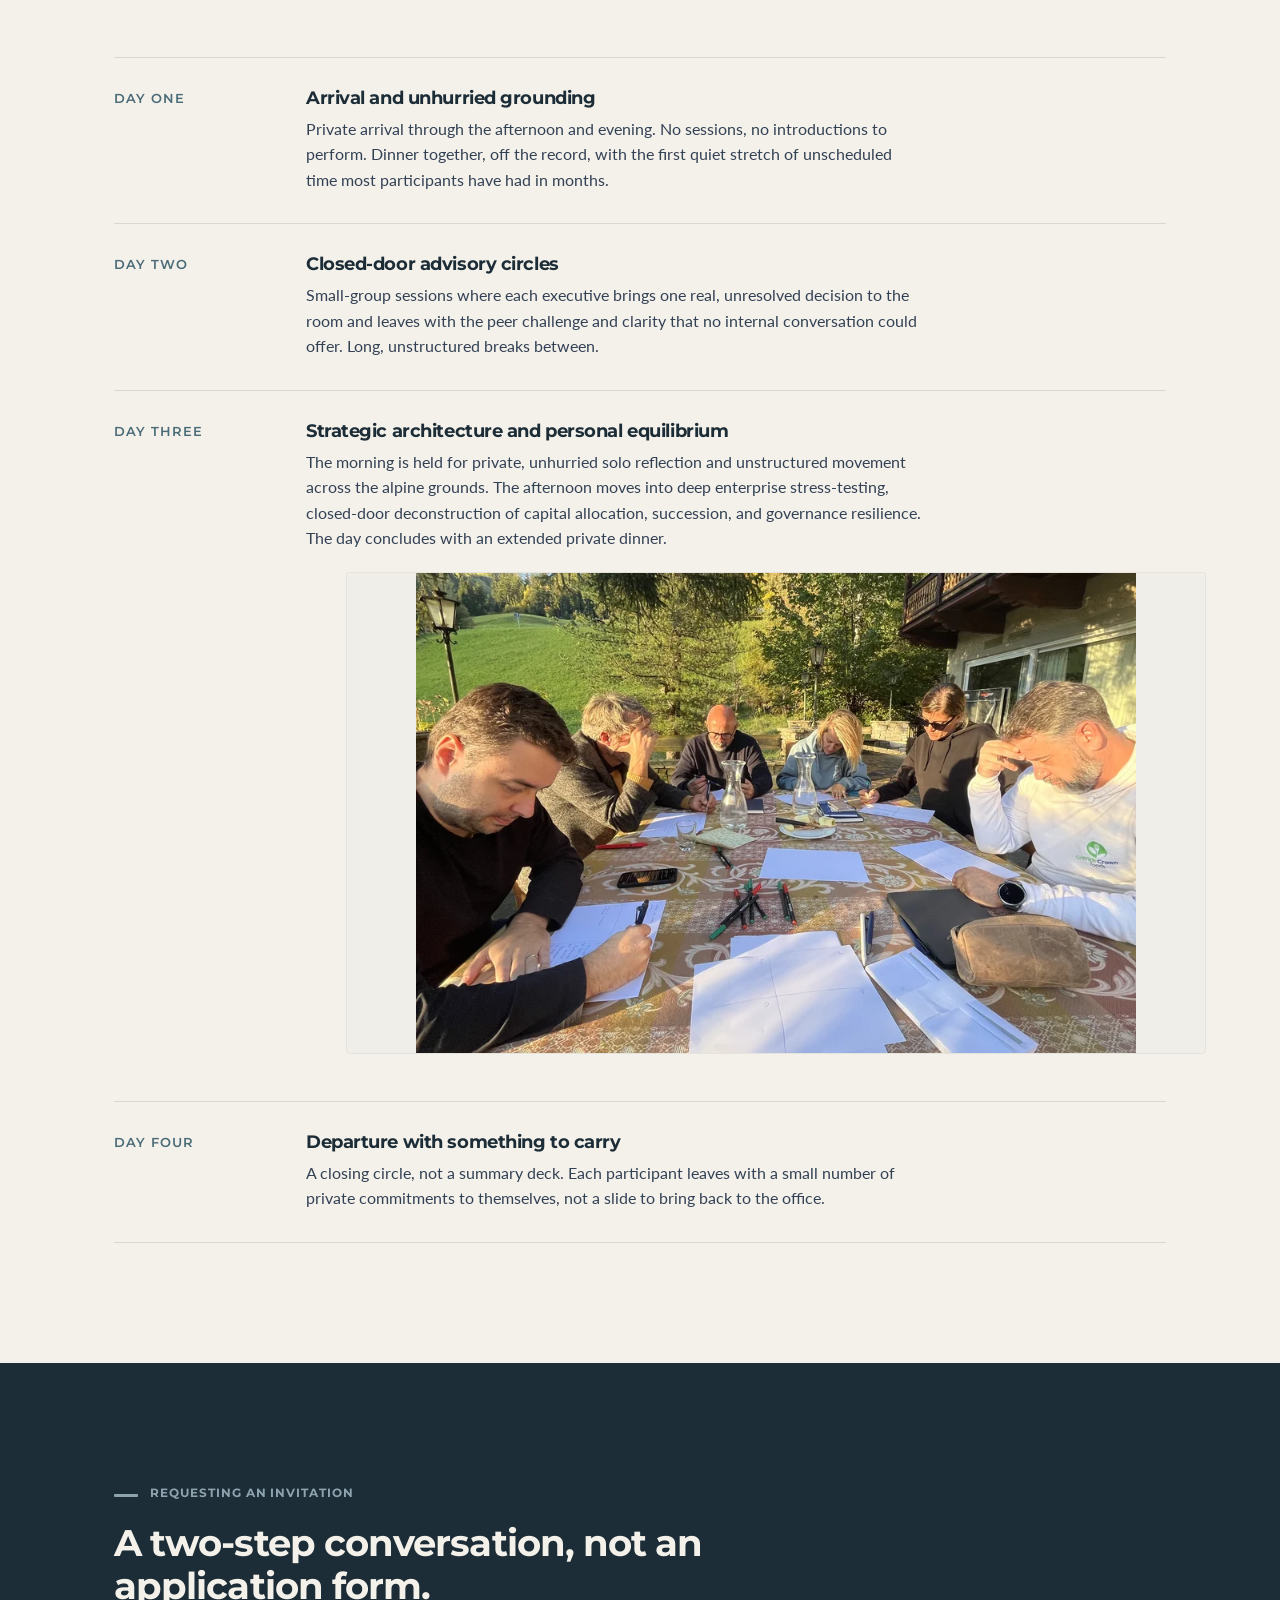
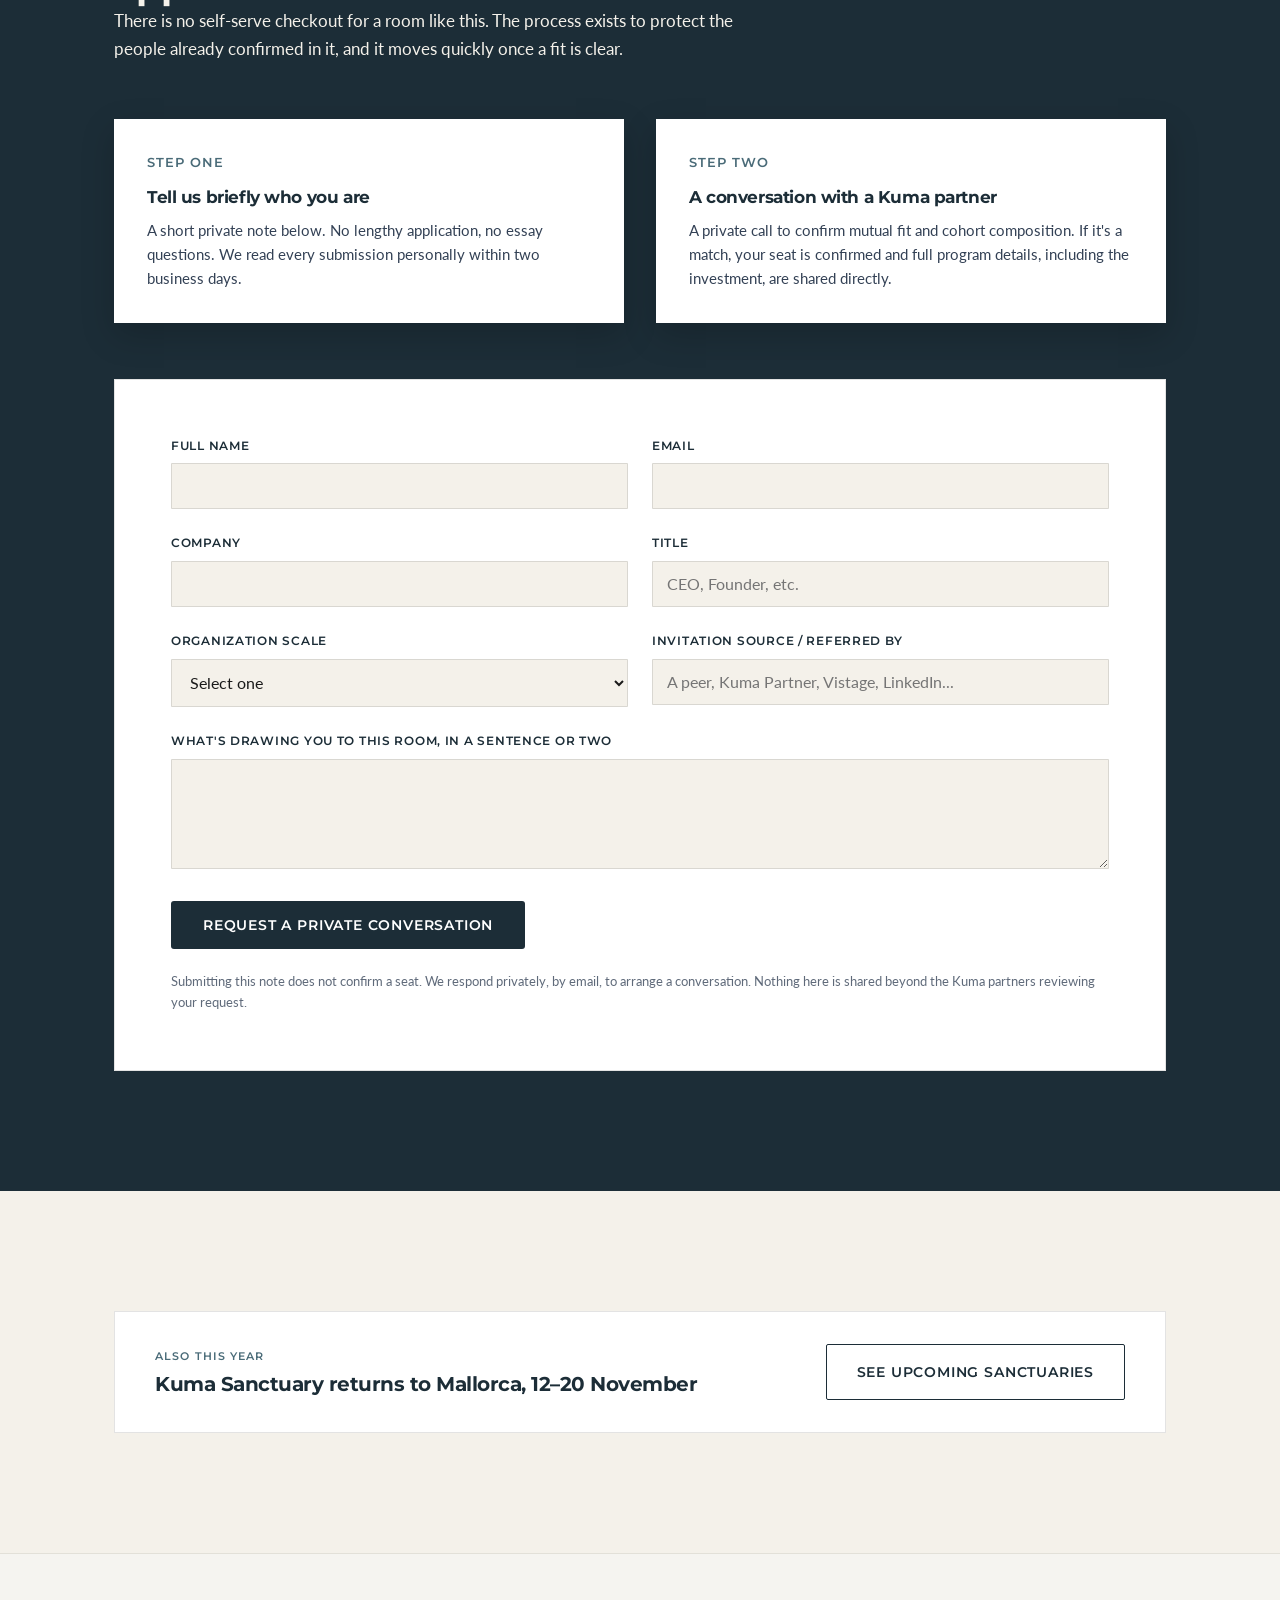
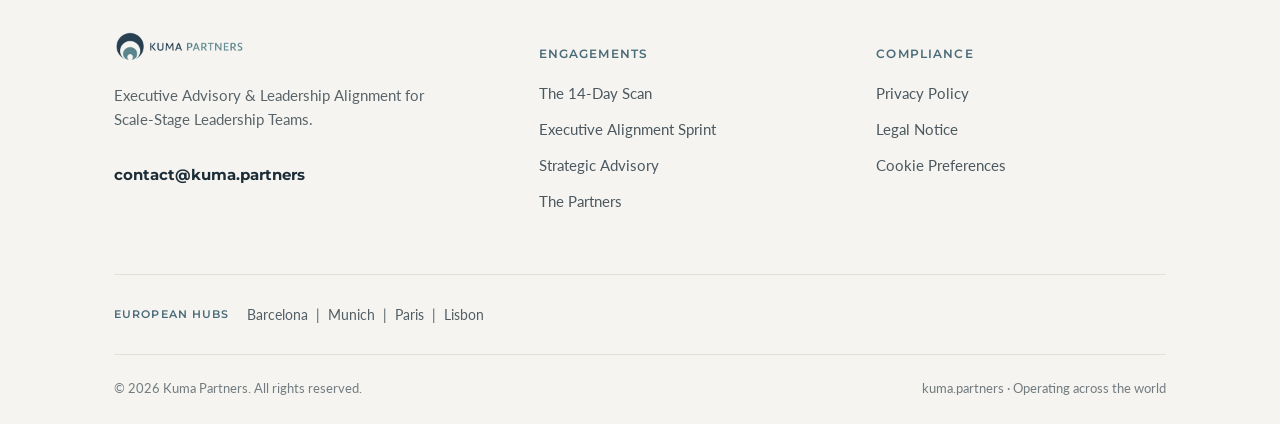
==== commit aeecfd3b: "Add files via upload" ====
--- a/index.html
+++ b/index.html
@@ -1,12 +1,12 @@
 <!doctype html>
-<html lang="es">
+<html lang="en">
 <head>
 <meta charset="utf-8" />
 <meta name="viewport" content="width=device-width, initial-scale=1" />
-<title>Kuma Sanctuary, Austria · Un encuentro exclusivo para primeros ejecutivos</title>
-<meta name="description" content="Un encuentro privado para entre diez y catorce primeros ejecutivos. Del 15 al 18 de octubre, Alpes austríacos. Organizado por Kuma Partners." />
+<title>Kuma Sanctuary, Austria · An Invitation-Only Retreat for Chief Executives</title>
+<meta name="description" content="A private gathering for ten to fourteen chief executives. 15 to 18 October, the Austrian Alps. Hosted by Kuma Partners." />
 <meta property="og:title" content="Kuma Sanctuary, Austria" />
-<meta property="og:description" content="Un encuentro privado para entre diez y catorce primeros ejecutivos. Del 15 al 18 de octubre, Alpes austríacos. Organizado por Kuma Partners." />
+<meta property="og:description" content="A private gathering for ten to fourteen chief executives. 15 to 18 October, the Austrian Alps. Hosted by Kuma Partners." />
 <meta property="og:type" content="website" />
 <link rel="icon" href="/favicon.ico?v=2" sizes="any">
 <link rel="icon" href="/favicon.svg?v=2" type="image/svg+xml">
@@ -14,28 +14,28 @@
 <link rel="preconnect" href="https://fonts.googleapis.com" />
 <link rel="preconnect" href="https://fonts.gstatic.com" crossorigin />
 <link href="https://fonts.googleapis.com/css2?family=Montserrat:ital,wght@0,400;0,600;0,700;1,500&family=Lato:ital,wght@0,300;0,400;0,700;1,300&display=swap" rel="stylesheet" />
-<link rel="stylesheet" href="/css/style.css?v=8" />
+<link rel="stylesheet" href="css/style.css?v=8" />
 </head>
 <body>
 
 <header class="site-header">
   <div class="container">
-    <a href="/es/" class="brand-lockup" aria-label="Kuma Partners">
-      <img src="/assets/kuma-partners-logo.png" alt="Kuma Partners" class="brand-logo" loading="eager" />
+    <a href="index.html" class="brand-lockup" aria-label="Kuma Partners">
+      <img src="assets/kuma-partners-logo.png" alt="Kuma Partners" class="brand-logo" loading="eager" />
       <span class="brand-caption">Sanctuary &middot; Austria 2026</span>
     </a>
     <nav class="header-nav">
-      <a href="#tension" class="nav-link">La premisa</a>
-      <a href="#pillars" class="nav-link">El trabajo</a>
-      <a href="#standards" class="nav-link">El grupo</a>
-      <a href="#cadence" class="nav-link">El programa</a>
-      <a href="/next-offsites.html" class="nav-link">Pr&oacute;ximas fechas</a>
+      <a href="#tension" class="nav-link">The Premise</a>
+      <a href="#pillars" class="nav-link">The Work</a>
+      <a href="#standards" class="nav-link">The Cohort</a>
+      <a href="#cadence" class="nav-link">The Days</a>
+      <a href="next-offsites.html" class="nav-link">Upcoming</a>
       <span class="lang-switch">
-        <a href="/">EN</a>
+        <span class="lang-current">EN</span>
         <span class="lang-sep" aria-hidden="true">|</span>
-        <span class="lang-current">ES</span>
+        <a href="/es/">ES</a>
       </span>
-      <a href="#apply" class="header-cta">Solicitar una invitaci&oacute;n</a>
+      <a href="#apply" class="header-cta">Request an Invitation</a>
     </nav>
   </div>
 </header>
@@ -44,46 +44,46 @@
   <div class="container">
     <div class="hero-inner">
       <div class="hero-eyebrow">
-        <span class="eyebrow">Solo por invitaci&oacute;n &middot; Kuma Partners</span>
-      </div>
-      <h1>Un espacio para las decisiones que afronta <em>en soledad</em>.</h1>
-      <p class="lede">Kuma Sanctuary es un encuentro privado de cuatro d&iacute;as para entre diez y catorce primeros ejecutivos que ya no disponen de espacios donde mostrarse sin reservas. Sin otra agenda que la que el propio grupo construye. Sin audiencia. Sin nada que aparentar.</p>
+        <span class="eyebrow">By invitation only &middot; Kuma Partners</span>
+      </div>
+      <h1>A room for the decisions you carry <em>alone</em>.</h1>
+      <p class="lede">Kuma Sanctuary is a private four-day gathering for ten to fourteen chief executives who have run out of people to be unguarded with. No agenda beyond the one the room builds together. No audience. Nothing to perform.</p>
 
       <div class="hero-meta">
         <div>
-          <span class="label">Fechas</span>
-          <span class="value">15&ndash;18 de octubre de 2026</span>
-        </div>
-        <div>
-          <span class="label">Ubicaci&oacute;n</span>
-          <span class="value">Finca privada, Alpes austr&iacute;acos</span>
-        </div>
-        <div>
-          <span class="label">Cohorte</span>
-          <span class="value">10&ndash;14 primeros ejecutivos</span>
-        </div>
-        <div>
-          <span class="label">R&eacute;gimen</span>
-          <span class="value">Bajo la Regla de Chatham House</span>
+          <span class="label">Dates</span>
+          <span class="value">15&ndash;18 October 2026</span>
+        </div>
+        <div>
+          <span class="label">Location</span>
+          <span class="value">Private estate, the Austrian Alps</span>
+        </div>
+        <div>
+          <span class="label">Cohort</span>
+          <span class="value">10&ndash;14 chief executives</span>
+        </div>
+        <div>
+          <span class="label">Governed by</span>
+          <span class="value">The Chatham House Rule</span>
         </div>
       </div>
 
       <figure class="hero-banner">
         <img
-          src="/assets/retreat-banner-1x.webp"
-          srcset="/assets/retreat-banner-1x.webp 760w, /assets/retreat-banner-2x.webp 1520w"
+          src="assets/retreat-banner-1x.webp"
+          srcset="assets/retreat-banner-1x.webp 760w, assets/retreat-banner-2x.webp 1520w"
           sizes="(min-width: 760px) 760px, 100vw"
-          alt="Finca privada en los Alpes austr&iacute;acos, vista desde los terrenos de Kuma Sanctuary"
+          alt="Private estate in the Austrian Alps, seen from the Kuma Sanctuary grounds"
           width="760" height="326"
           loading="eager"
         />
       </figure>
 
       <div class="hero-ctas">
-        <a href="#apply" class="btn btn-primary">Solicitar una invitaci&oacute;n</a>
-        <a href="#tension" class="btn btn-ghost">En qu&eacute; consiste</a>
-      </div>
-      <p class="hero-note">Sin proceso p&uacute;blico de solicitud. Tarifas no publicadas aqu&iacute;. Cada plaza se confirma mediante una conversaci&oacute;n privada con un socio de Kuma.</p>
+        <a href="#apply" class="btn btn-primary">Request an Invitation</a>
+        <a href="#tension" class="btn btn-ghost">What this is</a>
+      </div>
+      <p class="hero-note">No public application. No pricing published here. Every seat is confirmed through a private conversation with a Kuma partner.</p>
     </div>
   </div>
 </section>
@@ -91,24 +91,24 @@
 <section id="tension" class="section-navy">
   <div class="container">
     <div class="section-head">
-      <span class="eyebrow">La premisa</span>
-      <h2>A mayor responsabilidad, menor es el n&uacute;mero de personas que pueden hablarle con total franqueza.</h2>
+      <span class="eyebrow">The Premise</span>
+      <h2>The higher the seat, the fewer people can be honest with you in it.</h2>
     </div>
     <div class="tension-grid">
       <div class="tension-item">
         <span class="num">01</span>
-        <h3>El aislamiento es estructural</h3>
-        <p>El consejo busca seguridad. El equipo, certidumbre. Sus hom&oacute;logos fuera de la compa&ntilde;&iacute;a no disponen de una visi&oacute;n completa. Rara vez existe alguien dentro del sistema capaz de decirle la verdad sin un inter&eacute;s directo en la respuesta.</p>
+        <h3>The isolation is structural</h3>
+        <p>Your board wants confidence. Your team wants certainty. Your peers outside the company can't see the whole picture. There is often no one inside the system who can tell you the truth without a stake in your answer.</p>
       </div>
       <div class="tension-item">
         <span class="num">02</span>
-        <h3>La agenda nunca cede espacio</h3>
-        <p>La reflexi&oacute;n pierde por defecto ante las urgencias operativas. Por s&iacute; sola, la agenda de un l&iacute;der priorizar&aacute; siempre lo urgente sobre lo crucial. O se dise&ntilde;a expresamente un espacio ajeno a ella, o sencillamente no ocurre.</p>
+        <h3>The calendar never volunteers the time</h3>
+        <p>Reflection loses to operational fires by default. Left alone, a leader's schedule will always choose the urgent over the important. It has to be built by someone else, or it doesn't happen.</p>
       </div>
       <div class="tension-item">
         <span class="num">03</span>
-        <h3>La carencia no reside en la reflexi&oacute;n convencional</h3>
-        <p>No se trata de otro comit&eacute; asesor ni de talleres facilitados al uso. Se requiere la perspectiva de l&iacute;deres que han gestionado la misma responsabilidad, reunidos en un entorno concebido expresamente para la carga real de dirigir una organizaci&oacute;n.</p>
+        <h3>Generic reflection isn't the gap</h3>
+        <p>You don't need another sounding board or a facilitated workshop. You need operators who have held the seat themselves, in a room built for the specific weight of running something.</p>
       </div>
     </div>
   </div>
@@ -117,34 +117,34 @@
 <section id="pillars">
   <div class="container">
     <div class="section-head">
-      <span class="eyebrow">El trabajo</span>
-      <h2>Tres d&iacute;as, tres dimensiones de un mismo desaf&iacute;o.</h2>
-      <p>Kuma Sanctuary articula de forma deliberada el trabajo entre la persona que asume el rol, el profesional que lo ejerce y la empresa que depende de &eacute;l. Cada dimensi&oacute;n se aborda con entidad propia, no como una mera introducci&oacute;n a la siguiente.</p>
+      <span class="eyebrow">The Work</span>
+      <h2>Three days, three levels of the same question.</h2>
+      <p>Kuma Sanctuary moves deliberately between the person carrying the role, the professional practicing it, and the enterprise depending on it. Each is treated as its own subject, not a warm-up for the next.</p>
     </div>
     <div class="pillars">
       <div class="pillar">
         <div class="pillar-mark">
           <svg width="28" height="28" viewBox="0 0 28 28" aria-hidden="true"><circle cx="14" cy="14" r="12.5" fill="none" stroke="#588088" stroke-width="1.4"/><circle cx="14" cy="14" r="4" fill="#588088"/></svg>
         </div>
-        <span class="pillar-sub">Pilar uno</span>
-        <h3>La persona</h3>
-        <p>Un punto de inflexi&oacute;n cognitivo respecto al ritmo operativo mantenido durante a&ntilde;os. Recuperaci&oacute;n del sistema nervioso, introspecci&oacute;n sin prisas y el sosiego que una agenda saturada rara vez permite.</p>
+        <span class="pillar-sub">Pillar One</span>
+        <h3>The Person</h3>
+        <p>A cognitive reset away from the operating rhythm that has likely run unchecked for years. Nervous-system restoration, unhurried self-reflection, and the kind of quiet that a full calendar rarely allows.</p>
       </div>
       <div class="pillar">
         <div class="pillar-mark">
           <svg width="28" height="28" viewBox="0 0 28 28" aria-hidden="true"><circle cx="14" cy="14" r="12.5" fill="none" stroke="#588088" stroke-width="1.4"/><rect x="9" y="9" width="10" height="10" fill="none" stroke="#588088" stroke-width="1.3"/></svg>
         </div>
-        <span class="pillar-sub">Pilar dos</span>
-        <h3>El profesional</h3>
-        <p>Detecci&oacute;n de puntos ciegos a cargo de hom&oacute;logos con responsabilidades an&aacute;logas en otras organizaciones, no de consultores externos. Un contraste riguroso y confidencial sobre c&oacute;mo ejerce verdaderamente el liderazgo, no sobre c&oacute;mo lo describe.</p>
+        <span class="pillar-sub">Pillar Two</span>
+        <h3>The Professional</h3>
+        <p>Blind spots surfaced by peers who carry equivalent weight elsewhere, not by consultants observing from outside it. Direct, private challenge on how you actually lead, not how you describe leading.</p>
       </div>
       <div class="pillar">
         <div class="pillar-mark">
           <svg width="28" height="28" viewBox="0 0 28 28" aria-hidden="true"><circle cx="14" cy="14" r="12.5" fill="none" stroke="#588088" stroke-width="1.4"/><path d="M8 18 L14 9 L20 18 Z" fill="none" stroke="#588088" stroke-width="1.3"/></svg>
         </div>
-        <span class="pillar-sub">Pilar tres</span>
-        <h3>La empresa</h3>
-        <p>Las cuestiones estrat&eacute;gicas a largo plazo que rara vez sobreviven al ciclo trimestral. Asignaci&oacute;n de capital, din&aacute;micas con el consejo, sucesi&oacute;n y aquellas decisiones estructurales tan f&aacute;ciles de postergar como costosas de asumir.</p>
+        <span class="pillar-sub">Pillar Three</span>
+        <h3>The Enterprise</h3>
+        <p>The long-view questions that rarely survive a quarterly cycle. Capital allocation, board dynamics, succession, and the resilience decisions that are easiest to defer and costliest to.</p>
       </div>
     </div>
   </div>
@@ -154,55 +154,55 @@
   <div class="container">
     <div class="standards-layout">
       <div>
-        <span class="eyebrow">El grupo</span>
-        <h2 style="margin-top:18px; margin-bottom:32px; font-size:clamp(1.7rem,3vw,2.3rem); line-height:1.18;">Cada plaza es evaluada individualmente. Eso es lo que protege la integridad del encuentro.</h2>
+        <span class="eyebrow">The Cohort</span>
+        <h2 style="margin-top:18px; margin-bottom:32px; font-size:clamp(1.7rem,3vw,2.3rem); line-height:1.18;">Every seat is vetted. That is what protects the room.</h2>
         <ul class="standards-list">
           <li>
             <span class="mark">01</span>
             <div>
-              <h4>Confidencialidad absoluta</h4>
-              <p>La Regla de Chatham House rige cada conversaci&oacute;n. Lo tratado en la sala permanece en ella y bajo ninguna circunstancia se atribuye fuera.</p>
+              <h4>Confidentiality, without exception</h4>
+              <p>The Chatham House Rule governs every conversation. What is said in the room stays in the room, and is never attributed outside it.</p>
             </div>
           </li>
           <li>
             <span class="mark">02</span>
             <div>
-              <h4>Sin proveedores ni propuestas comerciales</h4>
-              <p>No constituye una v&iacute;a de captaci&oacute;n para ning&uacute;n participante, incluida Kuma. Queda expresamente excluida cualquier actividad de venta o prospecci&oacute;n comercial bajo apariencia de di&aacute;logo entre pares.</p>
+              <h4>No vendors, no pitches</h4>
+              <p>This is not a origination channel for anyone in the room, Kuma included. No selling, no soliciting, no exchange of business under the pretense of peer conversation.</p>
             </div>
           </li>
           <li>
             <span class="mark">03</span>
             <div>
-              <h4>Composici&oacute;n rigurosa</h4>
-              <p>Cada grupo se dise&ntilde;a minuciosamente para garantizar sectores no concurrentes, niveles de responsabilidad equiparables y una interlocuci&oacute;n de igual a igual, m&aacute;s all&aacute; del volumen o antig&uuml;edad corporativa.</p>
+              <h4>Deliberate composition</h4>
+              <p>Each cohort is built by hand for non-competing sectors, comparable stakes, and genuine peer standing, not simply seniority or company size.</p>
             </div>
           </li>
           <li>
             <span class="mark">04</span>
             <div>
-              <h4>Facilitaci&oacute;n senior continua</h4>
-              <p>El espacio est&aacute; moderado por socios de Kuma que han gestionado cuentas de resultados y han ocupado esa misma posici&oacute;n directiva, no por facilitadores profesionales desde una &oacute;ptica te&oacute;rica.</p>
+              <h4>Senior facilitation throughout</h4>
+              <p>The room is led by Kuma partners who have run a P&amp;L and sat in the seat themselves, not professional facilitators observing from the sidelines.</p>
             </div>
           </li>
         </ul>
       </div>
       <div class="standards-aside">
-        <span class="eyebrow">En sus palabras</span>
-        <blockquote>&ldquo;Ha sido el primer entorno en a&ntilde;os donde no he tenido que calibrar c&oacute;mo se percib&iacute;a cada una de mis palabras. Solo eso justific&oacute; los cuatro d&iacute;as.&rdquo;</blockquote>
-        <cite>Primer ejecutivo, empresa tecnol&oacute;gica respaldada por capital riesgo</cite>
+        <span class="eyebrow">In their words</span>
+        <blockquote>&ldquo;It was the first room in years where I didn't have to manage how I was being perceived. That alone was worth the four days.&rdquo;</blockquote>
+        <cite>Chief Executive, venture-backed technology company</cite>
         <div class="stat-row">
           <div>
             <span class="stat-num">4.9/5</span>
-            <span class="stat-label">Valoraci&oacute;n media de los participantes en las iniciativas de Kuma</span>
+            <span class="stat-label">Average participant rating across Kuma facilitation engagements</span>
           </div>
           <div>
             <span class="stat-num">100%</span>
-            <span class="stat-label">Asistencia de fundadores y CEOs en todas las sesiones a puerta cerrada</span>
+            <span class="stat-label">Founder and CEO peer attendance across all closed sessions</span>
           </div>
           <div>
             <span class="stat-num">10&ndash;14</span>
-            <span class="stat-label">Plazas por edici&oacute;n, deliberadamente reducidas</span>
+            <span class="stat-label">Seats per cohort, held deliberately small</span>
           </div>
         </div>
       </div>
@@ -212,10 +212,10 @@
 
 <div class="panoramic-divider">
   <img
-    src="/assets/retreat-divider-1x.webp"
-    srcset="/assets/retreat-divider-1x.webp 1600w, /assets/retreat-divider-2x.webp 3200w"
+    src="assets/retreat-divider-1x.webp"
+    srcset="assets/retreat-divider-1x.webp 1600w, assets/retreat-divider-2x.webp 3200w"
     sizes="100vw"
-    alt="Vista panor&aacute;mica de los Alpes austr&iacute;acos, picos y nubes sobre el valle"
+    alt="Panoramic view of the Austrian Alps, peaks and cloud layer above the valley"
     width="1600" height="533"
     loading="lazy"
   />
@@ -224,36 +224,36 @@
 <section id="cadence">
   <div class="container">
     <div class="section-head">
-      <span class="eyebrow">El programa</span>
-      <h2>Con la estructura justa para sostener el trabajo. Con el espacio necesario para respirar.</h2>
-      <p>No existe una agenda minuto a minuto. Los ejecutivos de este nivel no la necesitan, y un itinerario saturado va en contra del prop&oacute;sito. Lo que sigue es la forma de los cuatro d&iacute;as, no un gui&oacute;n.</p>
+      <span class="eyebrow">The Days</span>
+      <h2>Structured enough to hold the work. Open enough to breathe.</h2>
+      <p>There is no minute-by-minute schedule. Executives at this level don't need one, and a packed itinerary works against the purpose. What follows is the shape of the four days, not a script.</p>
     </div>
     <div class="cadence-list">
       <div class="cadence-row">
-        <span class="day">D&iacute;a uno</span>
-        <div>
-          <h4>Llegada y bienvenida sosegada</h4>
-          <p>Llegadas individuales a lo largo de la tarde. Sin sesiones formales ni presentaciones forzadas. Cena conjunta, fuera de acta, propiciando el primer lapso de tiempo sin compromisos que la mayor&iacute;a de directivos ha tenido en meses.</p>
+        <span class="day">Day One</span>
+        <div>
+          <h4>Arrival and unhurried grounding</h4>
+          <p>Private arrival through the afternoon and evening. No sessions, no introductions to perform. Dinner together, off the record, with the first quiet stretch of unscheduled time most participants have had in months.</p>
         </div>
       </div>
       <div class="cadence-row">
-        <span class="day">D&iacute;a dos</span>
-        <div>
-          <h4>C&iacute;rculos consultivos a puerta cerrada</h4>
-          <p>Sesiones en grupos reducidos donde cada ejecutivo expone un dilema directivo real y no resuelto, obteniendo el contraste cr&iacute;tico y la claridad que ning&uacute;n debate interno puede proporcionar. Intervalos prolongados y desestructurados entre sesiones.</p>
+        <span class="day">Day Two</span>
+        <div>
+          <h4>Closed-door advisory circles</h4>
+          <p>Small-group sessions where each executive brings one real, unresolved decision to the room and leaves with the peer challenge and clarity that no internal conversation could offer. Long, unstructured breaks between.</p>
         </div>
       </div>
       <div class="cadence-row">
-        <span class="day">D&iacute;a tres</span>
-        <div>
-          <h4>Arquitectura estrat&eacute;gica y equilibrio directivo</h4>
-          <p>Ma&ntilde;ana reservada para la reflexi&oacute;n individual sin apremios y el descanso en el entorno alpino. La tarde se dedica al contraste estrat&eacute;gico en profundidad: an&aacute;lisis confidencial sobre asignaci&oacute;n de recursos, sucesi&oacute;n y resiliencia institucional. Concluye con una cena privada extendida.</p>
+        <span class="day">Day Three</span>
+        <div>
+          <h4>Strategic architecture and personal equilibrium</h4>
+          <p>The morning is held for private, unhurried solo reflection and unstructured movement across the alpine grounds. The afternoon moves into deep enterprise stress-testing, closed-door deconstruction of capital allocation, succession, and governance resilience. The day concludes with an extended private dinner.</p>
           <figure class="cadence-photo">
             <img
-              src="/assets/retreat-reflection-1x.webp"
-              srcset="/assets/retreat-reflection-1x.webp 860w, /assets/retreat-reflection-2x.webp 1720w"
+              src="assets/retreat-reflection-1x.webp"
+              srcset="assets/retreat-reflection-1x.webp 860w, assets/retreat-reflection-2x.webp 1720w"
               sizes="(min-width: 900px) 860px, 90vw"
-              alt="Directivos en una mesa privada, escribiendo en reflexi&oacute;n sin prisas durante la sesi&oacute;n matinal"
+              alt="Executives at a private table, writing in unhurried reflection during the morning session"
               width="860" height="484"
               loading="lazy"
             />
@@ -261,10 +261,10 @@
         </div>
       </div>
       <div class="cadence-row">
-        <span class="day">D&iacute;a cuatro</span>
-        <div>
-          <h4>Cierre y conclusiones de valor</h4>
-          <p>Un c&iacute;rculo de conclusiones, no una presentaci&oacute;n de diapositivas. Cada directivo concluye con un n&uacute;mero selecto de compromisos personales, no con un documento administrativo para la oficina.</p>
+        <span class="day">Day Four</span>
+        <div>
+          <h4>Departure with something to carry</h4>
+          <p>A closing circle, not a summary deck. Each participant leaves with a small number of private commitments to themselves, not a slide to bring back to the office.</p>
         </div>
       </div>
     </div>
@@ -274,78 +274,77 @@
 <section id="apply" class="section-navy">
   <div class="container">
     <div class="section-head">
-      <span class="eyebrow">Solicitud de invitaci&oacute;n</span>
-      <h2>Una conversaci&oacute;n en dos etapas, no un formulario de registro.</h2>
-      <p>No existe un proceso de contrataci&oacute;n directa para un espacio como este. El proceso existe para proteger a quienes ya forman parte de &eacute;l, y avanza con rapidez en cuanto se confirma el encaje.</p>
+      <span class="eyebrow">Requesting an Invitation</span>
+      <h2>A two-step conversation, not an application form.</h2>
+      <p>There is no self-serve checkout for a room like this. The process exists to protect the people already confirmed in it, and it moves quickly once a fit is clear.</p>
     </div>
 
     <div class="funnel-steps">
       <div class="funnel-step">
-        <span class="step-num">Paso uno</span>
-        <h4>Breve presentaci&oacute;n</h4>
-        <p>Una breve nota privada. Sin tr&aacute;mites extensos ni cuestionarios complejos. Revisamos cada solicitud de forma personalizada en un plazo m&aacute;ximo de 48 horas.</p>
+        <span class="step-num">Step One</span>
+        <h4>Tell us briefly who you are</h4>
+        <p>A short private note below. No lengthy application, no essay questions. We read every submission personally within two business days.</p>
       </div>
       <div class="funnel-step">
-        <span class="step-num">Paso dos</span>
-        <h4>Conversaci&oacute;n con un socio de Kuma</h4>
-        <p>Una llamada confidencial para valorar el encaje mutuo y el equilibrio del grupo. En caso afirmativo, se confirma la plaza y se comparten los detalles del programa y condiciones de participaci&oacute;n.</p>
+        <span class="step-num">Step Two</span>
+        <h4>A conversation with a Kuma partner</h4>
+        <p>A private call to confirm mutual fit and cohort composition. If it's a match, your seat is confirmed and full program details, including the investment, are shared directly.</p>
       </div>
     </div>
 
     <form name="sanctuary-application" method="POST" data-netlify="true" netlify-honeypot="company-website" class="apply-form" action="/success.html">
       <input type="hidden" name="form-name" value="sanctuary-application" />
       <input type="hidden" name="cohort" value="Austria, 15-18 October 2026" />
-      <input type="hidden" name="language" value="es" />
       <p class="hp-field">
         <label>Leave this field blank<input name="company-website" /></label>
       </p>
 
       <div class="form-row">
         <div class="form-field">
-          <label for="full-name">Nombre completo</label>
+          <label for="full-name">Full name</label>
           <input type="text" id="full-name" name="full-name" required />
         </div>
         <div class="form-field">
-          <label for="email">Correo electr&oacute;nico corporativo</label>
+          <label for="email">Email</label>
           <input type="email" id="email" name="email" required />
         </div>
       </div>
 
       <div class="form-row">
         <div class="form-field">
-          <label for="company">Empresa</label>
+          <label for="company">Company</label>
           <input type="text" id="company" name="company" required />
         </div>
         <div class="form-field">
-          <label for="title">Cargo</label>
-          <input type="text" id="title" name="title" required placeholder="CEO, Fundador/a, etc." />
+          <label for="title">Title</label>
+          <input type="text" id="title" name="title" required placeholder="CEO, Founder, etc." />
         </div>
       </div>
 
       <div class="form-row">
         <div class="form-field">
-          <label for="org-scale">Dimensi&oacute;n de la organizaci&oacute;n</label>
+          <label for="org-scale">Organization scale</label>
           <select id="org-scale" name="org-scale">
-            <option value="">Seleccione una opci&oacute;n</option>
-            <option value="20-50 employees">20&ndash;50 empleados</option>
-            <option value="50-200 employees">50&ndash;200 empleados</option>
-            <option value="200+ employees">M&aacute;s de 200 empleados</option>
-            <option value="$10M+ enterprise">+10M&euro; de facturaci&oacute;n</option>
+            <option value="">Select one</option>
+            <option value="20-50 employees">20&ndash;50 employees</option>
+            <option value="50-200 employees">50&ndash;200 employees</option>
+            <option value="200+ employees">200+ employees</option>
+            <option value="$10M+ enterprise">$10M+ enterprise</option>
           </select>
         </div>
         <div class="form-field">
-          <label for="referral">Canal de procedencia o recomendaci&oacute;n</label>
-          <input type="text" id="referral" name="referral" placeholder="Un colega, socio de Kuma, Vistage, LinkedIn..." />
+          <label for="referral">Invitation source / referred by</label>
+          <input type="text" id="referral" name="referral" placeholder="A peer, Kuma Partner, Vistage, LinkedIn..." />
         </div>
       </div>
 
       <div class="form-field">
-        <label for="context">Qu&eacute; le atrae de este encuentro, en una o dos frases</label>
+        <label for="context">What's drawing you to this room, in a sentence or two</label>
         <textarea id="context" name="context"></textarea>
       </div>
 
-      <button type="submit" class="btn btn-submit">Solicitar una conversaci&oacute;n privada</button>
-      <p class="form-disclaimer">El env&iacute;o de esta nota no compromete una plaza. Responderemos confidencialmente por correo electr&oacute;nico para coordinar una conversaci&oacute;n. Ning&uacute;n dato aqu&iacute; facilitado se compartir&aacute; fuera de los socios de Kuma responsables de la revisi&oacute;n.</p>
+      <button type="submit" class="btn btn-submit">Request a Private Conversation</button>
+      <p class="form-disclaimer">Submitting this note does not confirm a seat. We respond privately, by email, to arrange a conversation. Nothing here is shared beyond the Kuma partners reviewing your request.</p>
     </form>
   </div>
 </section>
@@ -354,10 +353,10 @@
   <div class="container">
     <div class="upcoming-strip">
       <div>
-        <span class="label">Tambi&eacute;n este a&ntilde;o</span>
-        <h3>Kuma Sanctuary regresa a Mallorca, 12&ndash;20 de noviembre</h3>
-      </div>
-      <a href="/next-offsites.html" class="btn btn-ghost">Ver pr&oacute;ximas ediciones</a>
+        <span class="label">Also this year</span>
+        <h3>Kuma Sanctuary returns to Mallorca, 12&ndash;20 November</h3>
+      </div>
+      <a href="next-offsites.html" class="btn btn-ghost">See Upcoming Sanctuaries</a>
     </div>
   </div>
 </section>
@@ -366,37 +365,37 @@
   <div class="container">
     <div class="footer-top">
       <div class="footer-brand">
-        <a href="/es/" class="brand-lockup" aria-label="Kuma Partners">
-          <img src="/assets/kuma-partners-logo.png" alt="Kuma Partners" class="brand-logo brand-logo-footer" loading="lazy" />
+        <a href="index.html" class="brand-lockup" aria-label="Kuma Partners">
+          <img src="assets/kuma-partners-logo.png" alt="Kuma Partners" class="brand-logo brand-logo-footer" loading="lazy" />
         </a>
-        <p>Asesor&iacute;a ejecutiva y alineamiento de liderazgo para equipos directivos en fase de crecimiento.</p>
+        <p>Executive Advisory &amp; Leadership Alignment for Scale-Stage Leadership Teams.</p>
         <a href="mailto:contact@kuma.partners" class="footer-contact">contact@kuma.partners</a>
       </div>
       <div class="footer-links">
-        <h5>Servicios</h5>
+        <h5>Engagements</h5>
         <ul>
-          <li><a href="https://www.kumapartners.eu">El scan de 14 d&iacute;as</a></li>
-          <li><a href="https://www.kumapartners.eu">Sprint de alineamiento ejecutivo</a></li>
-          <li><a href="https://www.kumapartners.eu">Asesor&iacute;a estrat&eacute;gica</a></li>
-          <li><a href="https://www.kumapartners.eu">Los socios</a></li>
+          <li><a href="https://www.kumapartners.eu">The 14-Day Scan</a></li>
+          <li><a href="https://www.kumapartners.eu">Executive Alignment Sprint</a></li>
+          <li><a href="https://www.kumapartners.eu">Strategic Advisory</a></li>
+          <li><a href="https://www.kumapartners.eu">The Partners</a></li>
         </ul>
       </div>
       <div class="footer-links">
-        <h5>Legal</h5>
+        <h5>Compliance</h5>
         <ul>
-          <li><a href="https://www.kumapartners.eu">Pol&iacute;tica de privacidad (RGPD)</a></li>
-          <li><a href="https://www.kumapartners.eu">Aviso legal</a></li>
-          <li><a href="https://www.kumapartners.eu">Preferencias de cookies</a></li>
+          <li><a href="https://www.kumapartners.eu">Privacy Policy</a></li>
+          <li><a href="https://www.kumapartners.eu">Legal Notice</a></li>
+          <li><a href="https://www.kumapartners.eu">Cookie Preferences</a></li>
         </ul>
       </div>
     </div>
     <div class="footer-hubs">
-      <span class="label">Sedes europeas</span>
-      <span class="hub-list">Barcelona &nbsp;|&nbsp; M&uacute;nich &nbsp;|&nbsp; Par&iacute;s &nbsp;|&nbsp; Lisboa</span>
+      <span class="label">European Hubs</span>
+      <span class="hub-list">Barcelona &nbsp;|&nbsp; Munich &nbsp;|&nbsp; Paris &nbsp;|&nbsp; Lisbon</span>
     </div>
     <div class="footer-bottom">
-      <span>&copy; 2026 Kuma Partners. Todos los derechos reservados.</span>
-      <span>kuma.partners &middot; Presencia y operativa global</span>
+      <span>&copy; 2026 Kuma Partners. All rights reserved.</span>
+      <span>kuma.partners &middot; Operating across the world</span>
     </div>
   </div>
 </footer>
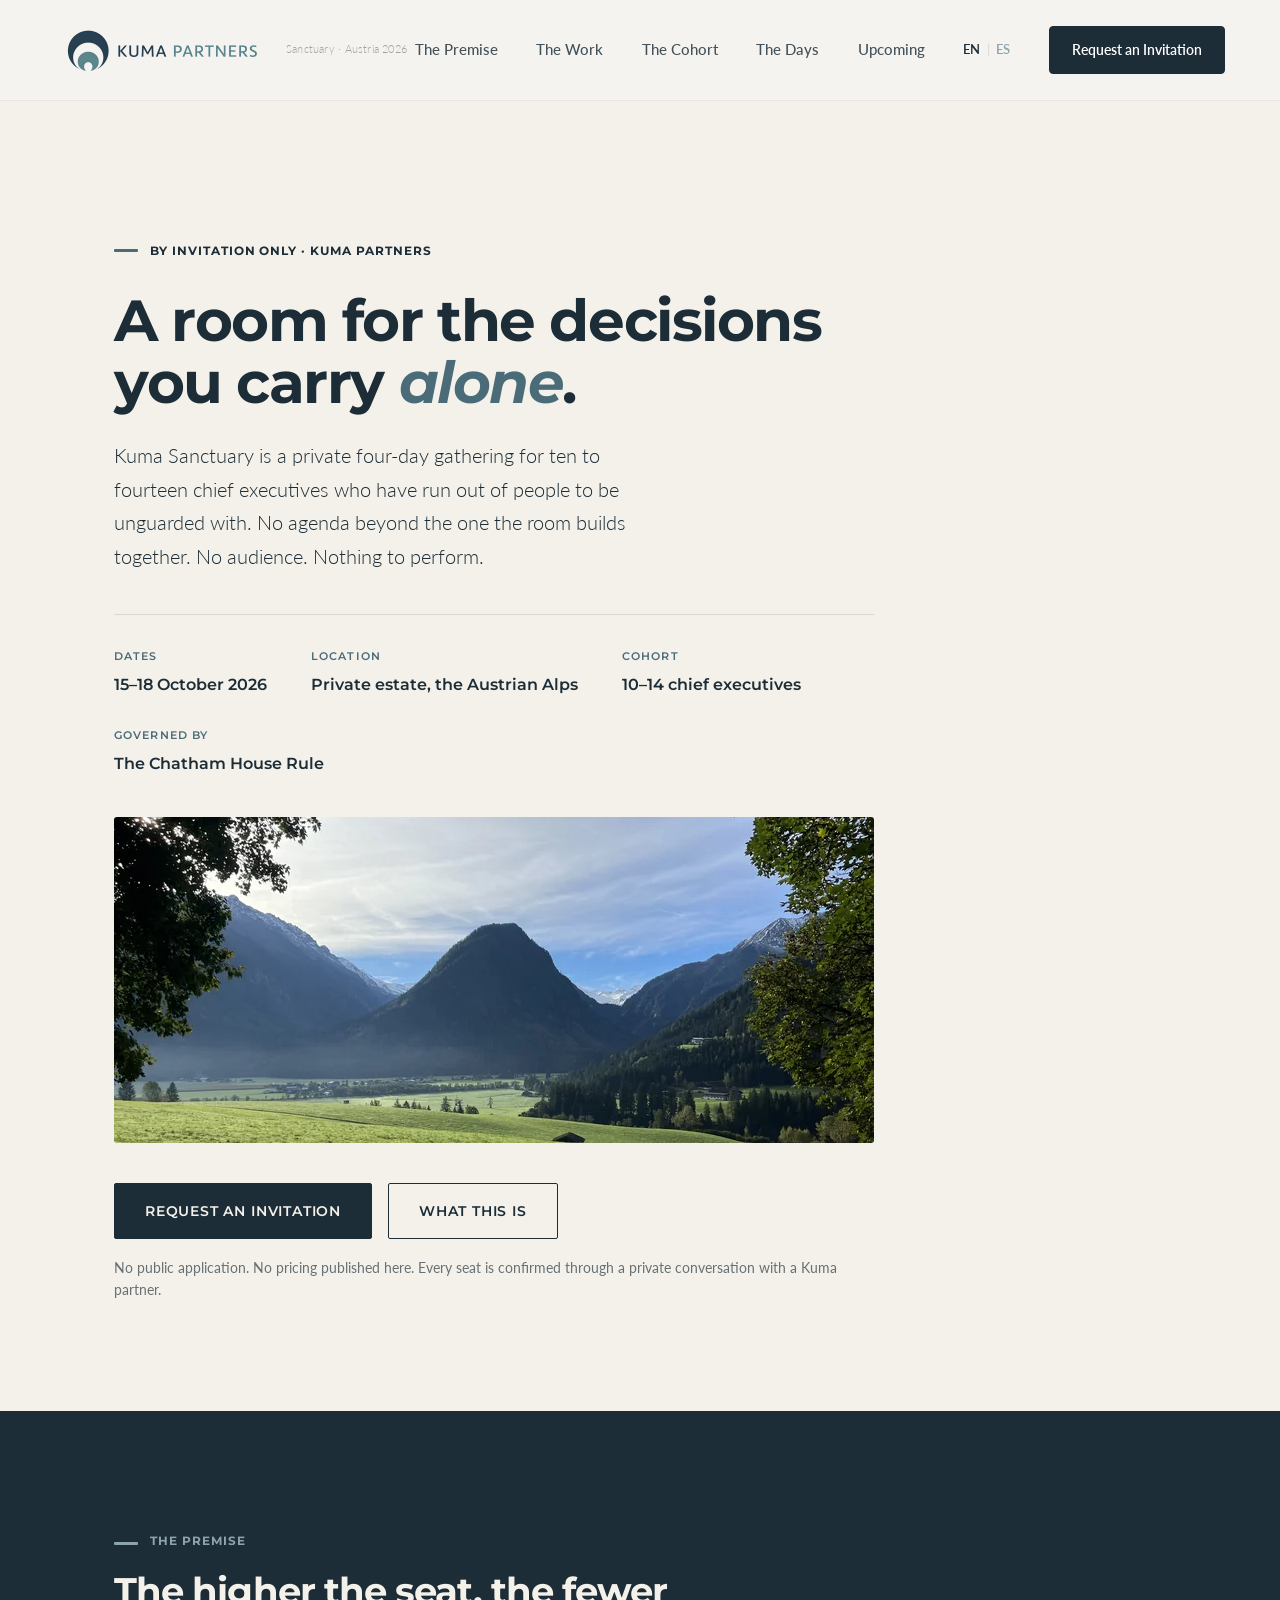
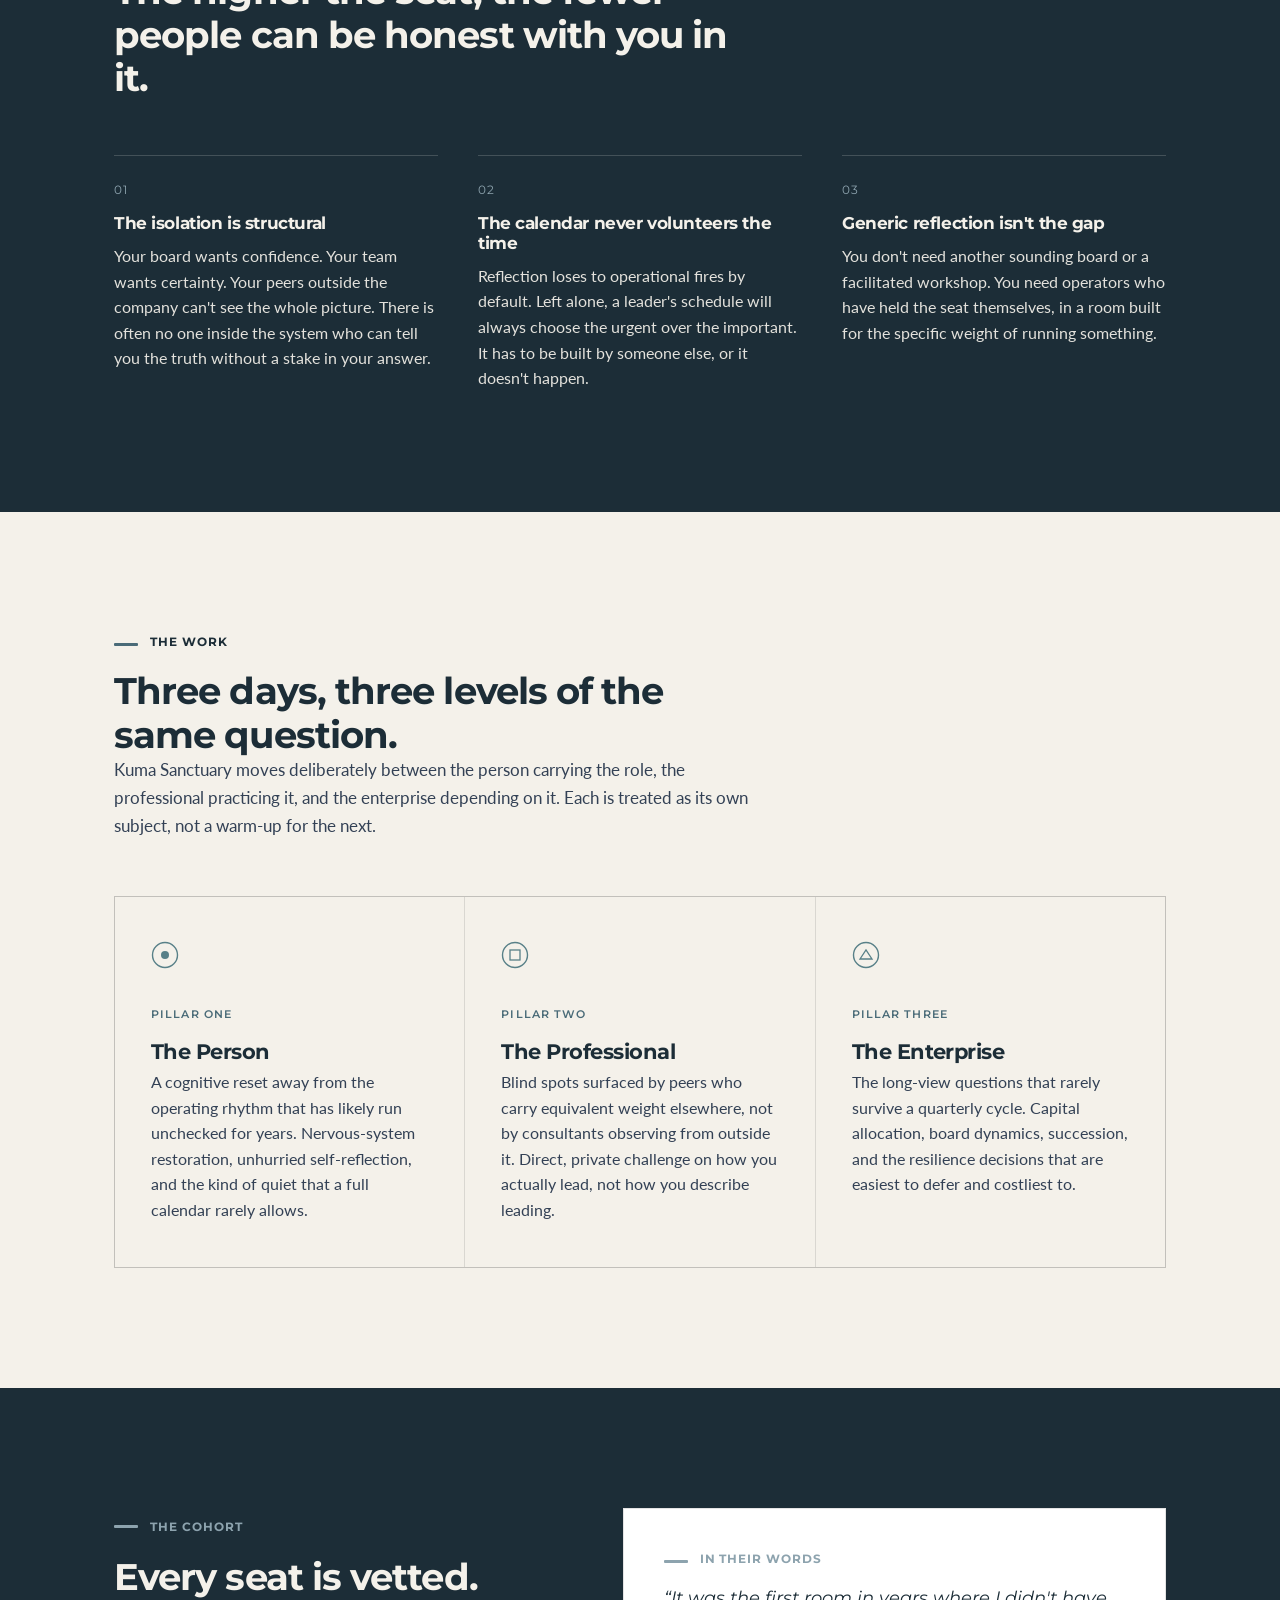
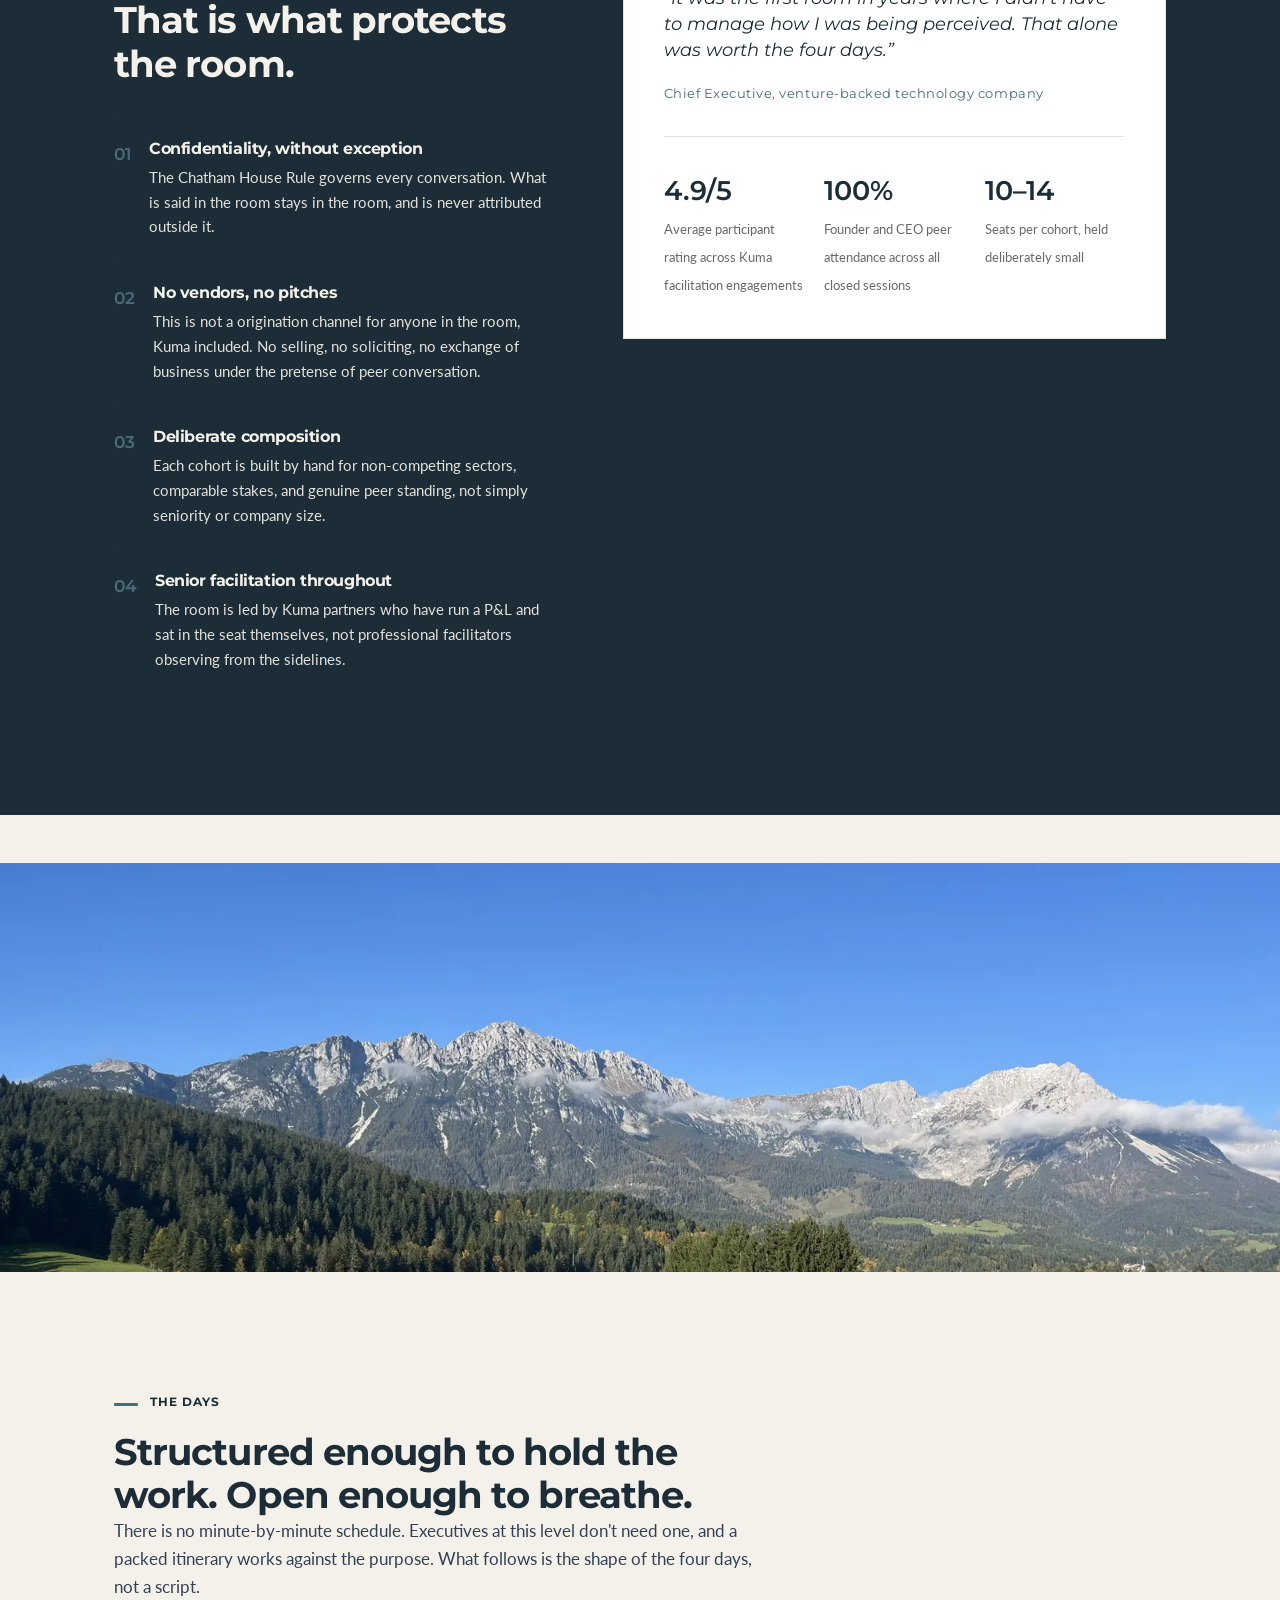
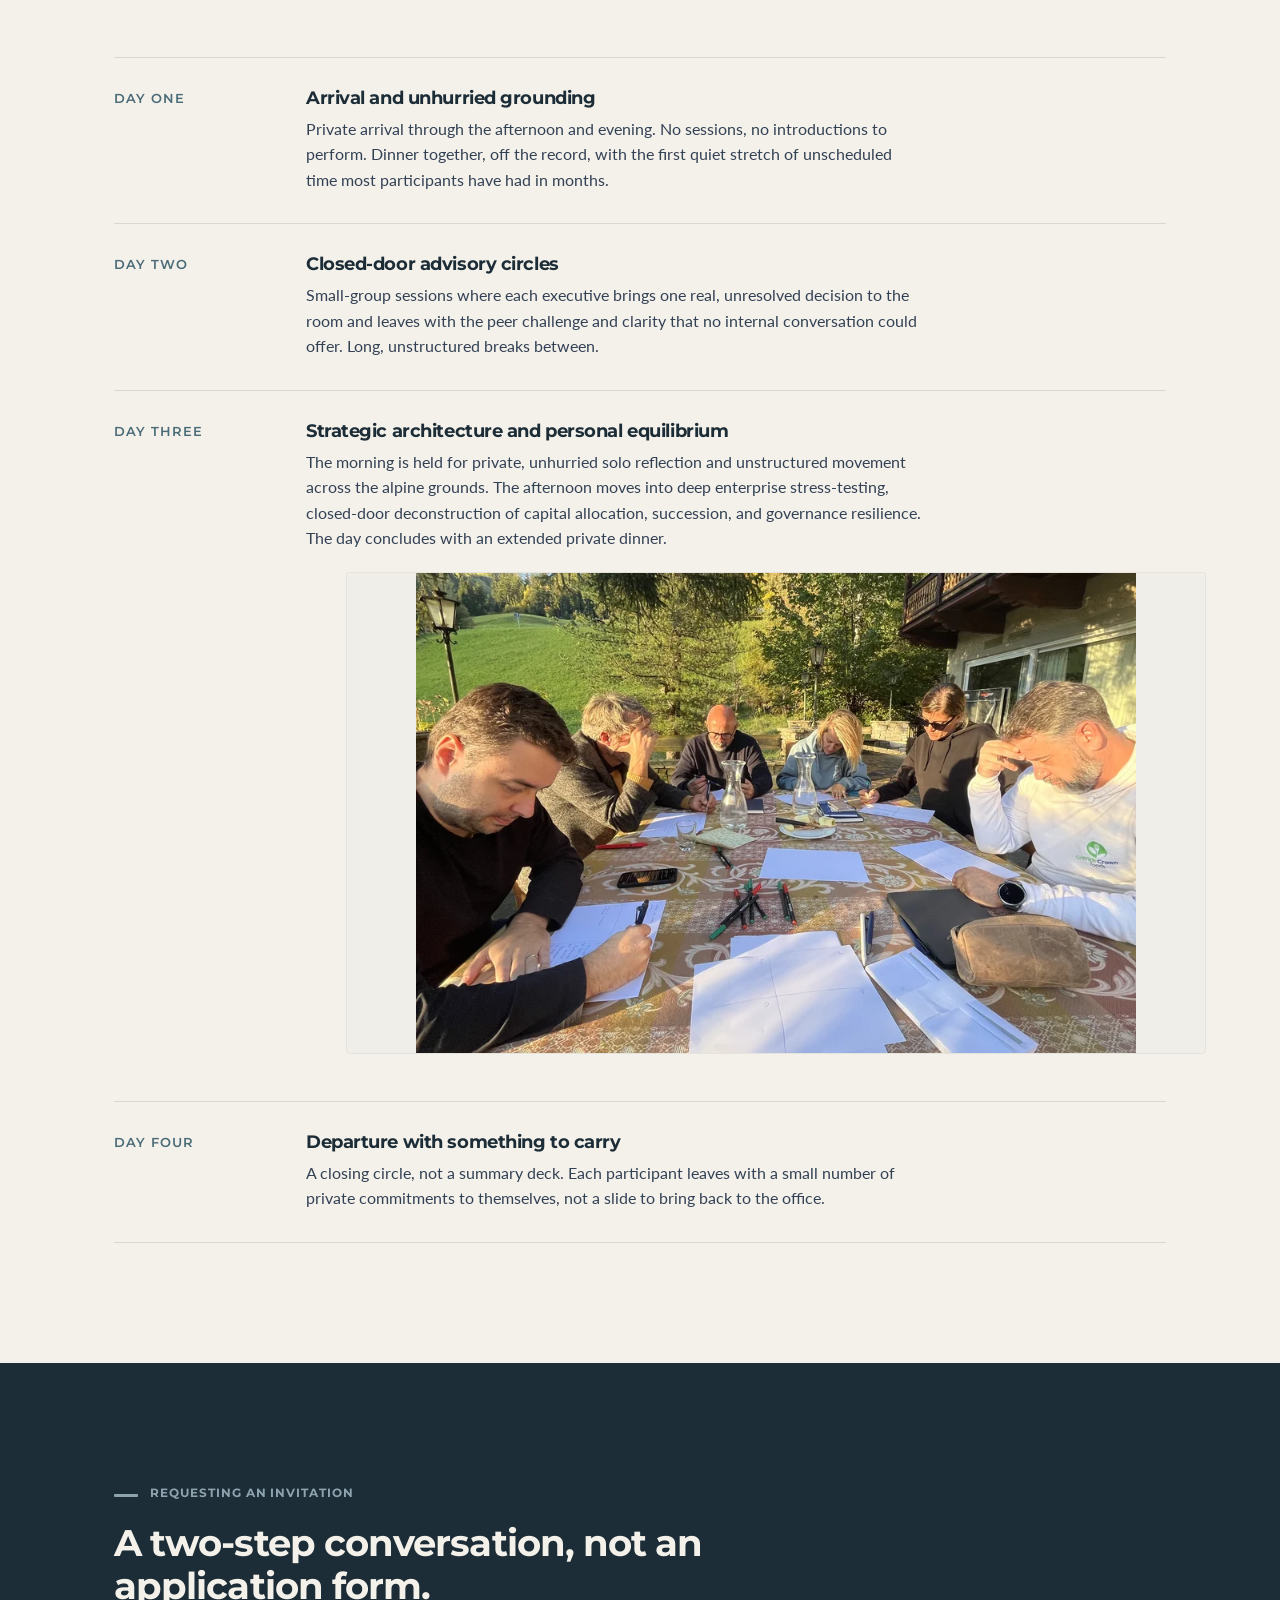
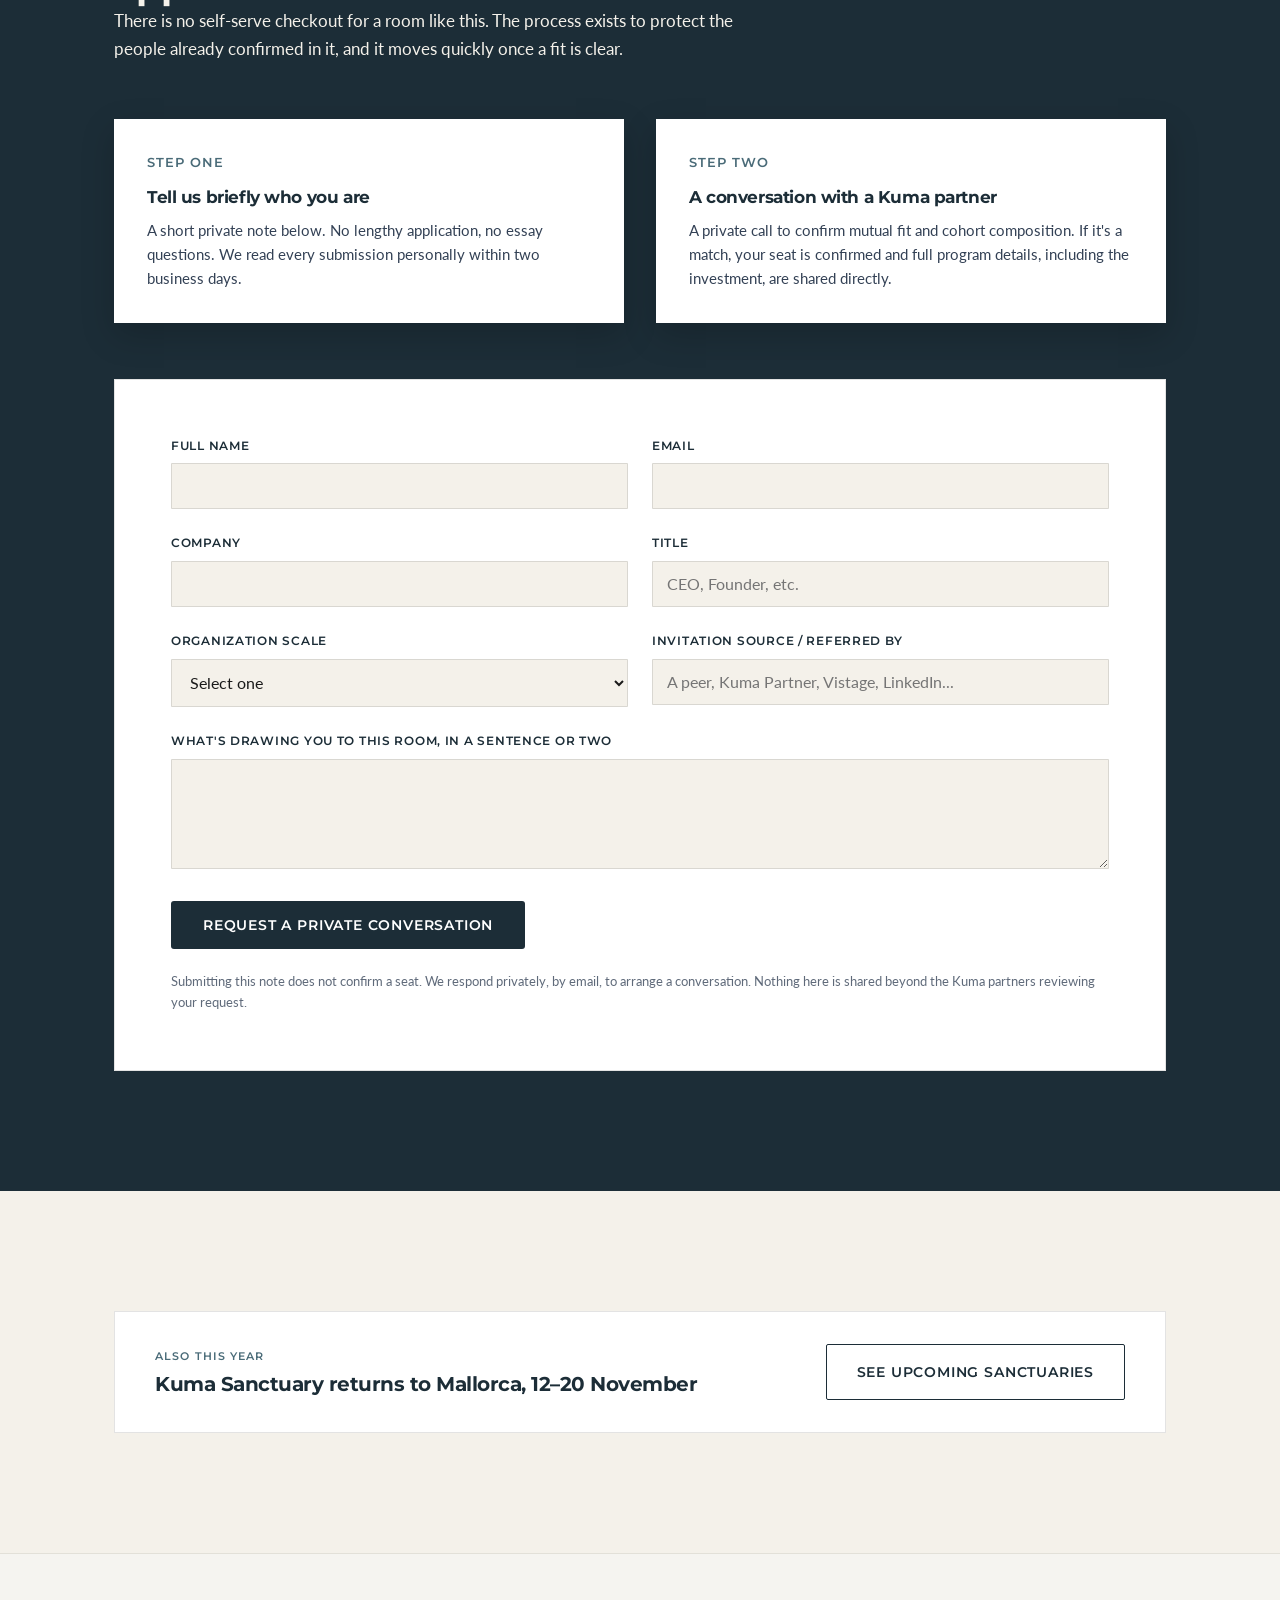
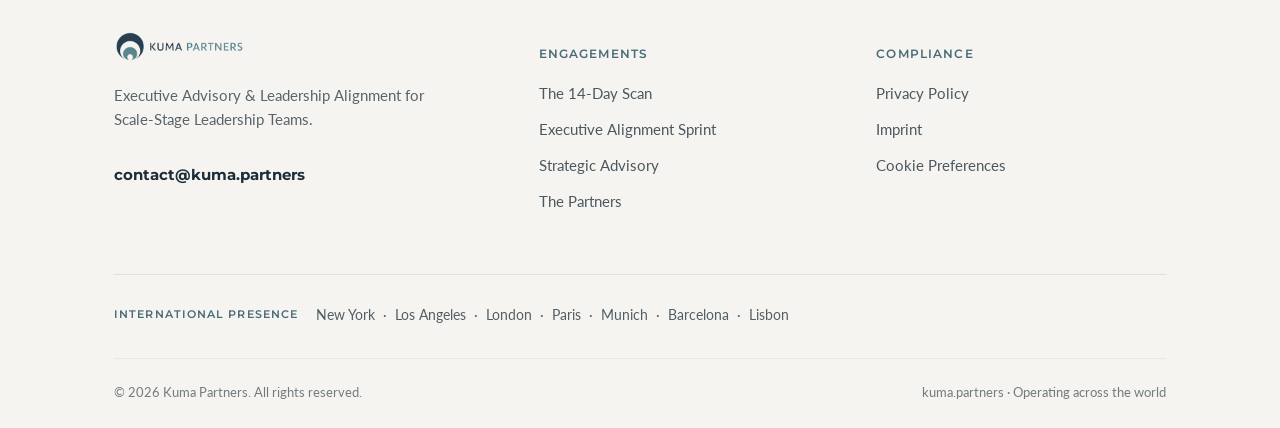
==== commit 535eb67e: "Add files via upload" ====
--- a/index.html
+++ b/index.html
@@ -14,7 +14,7 @@
 <link rel="preconnect" href="https://fonts.googleapis.com" />
 <link rel="preconnect" href="https://fonts.gstatic.com" crossorigin />
 <link href="https://fonts.googleapis.com/css2?family=Montserrat:ital,wght@0,400;0,600;0,700;1,500&family=Lato:ital,wght@0,300;0,400;0,700;1,300&display=swap" rel="stylesheet" />
-<link rel="stylesheet" href="css/style.css?v=8" />
+<link rel="stylesheet" href="css/style.css?v=9" />
 </head>
 <body>
 
@@ -374,24 +374,24 @@
       <div class="footer-links">
         <h5>Engagements</h5>
         <ul>
-          <li><a href="https://www.kumapartners.eu">The 14-Day Scan</a></li>
-          <li><a href="https://www.kumapartners.eu">Executive Alignment Sprint</a></li>
-          <li><a href="https://www.kumapartners.eu">Strategic Advisory</a></li>
-          <li><a href="https://www.kumapartners.eu">The Partners</a></li>
+          <li><a href="https://kumapartners.eu/#scan">The 14-Day Scan</a></li>
+          <li><a href="https://kumapartners.eu/#sprint">Executive Alignment Sprint</a></li>
+          <li><a href="https://kumapartners.eu/#advisory">Strategic Advisory</a></li>
+          <li><a href="https://kumapartners.eu/#partners">The Partners</a></li>
         </ul>
       </div>
       <div class="footer-links">
         <h5>Compliance</h5>
         <ul>
-          <li><a href="https://www.kumapartners.eu">Privacy Policy</a></li>
-          <li><a href="https://www.kumapartners.eu">Legal Notice</a></li>
-          <li><a href="https://www.kumapartners.eu">Cookie Preferences</a></li>
+          <li><a href="https://kumapartners.eu/privacy">Privacy Policy</a></li>
+          <li><a href="https://kumapartners.eu/imprint">Imprint</a></li>
+          <li><button type="button" class="cookie-prefs">Cookie Preferences</button></li>
         </ul>
       </div>
     </div>
     <div class="footer-hubs">
-      <span class="label">European Hubs</span>
-      <span class="hub-list">Barcelona &nbsp;|&nbsp; Munich &nbsp;|&nbsp; Paris &nbsp;|&nbsp; Lisbon</span>
+      <span class="label">International Presence</span>
+      <span class="hub-list">New York &nbsp;&middot;&nbsp; Los Angeles &nbsp;&middot;&nbsp; London &nbsp;&middot;&nbsp; Paris &nbsp;&middot;&nbsp; Munich &nbsp;&middot;&nbsp; Barcelona &nbsp;&middot;&nbsp; Lisbon</span>
     </div>
     <div class="footer-bottom">
       <span>&copy; 2026 Kuma Partners. All rights reserved.</span>
--- a/css/style.css
+++ b/css/style.css
@@ -1063,13 +1063,33 @@
   text-decoration: underline;
 }
 
+.footer-links .cookie-prefs {
+  display: inline;
+  margin: 0;
+  padding: 0;
+  border: none;
+  background: none;
+  font-family: inherit;
+  font-size: 14.5px;
+  color: var(--charcoal);
+  opacity: 0.78;
+  text-decoration: none;
+  cursor: pointer;
+  transition: opacity 0.15s ease, color 0.15s ease;
+}
+
+.footer-links .cookie-prefs:hover {
+  opacity: 1;
+  color: var(--charcoal);
+  text-decoration: underline;
+}
+
 .footer-hubs {
   display: flex;
   align-items: center;
   gap: 18px;
   flex-wrap: wrap;
-  padding: 28px 0;
-  border-bottom: 1px solid var(--stone-line);
+  padding: 28px 0 32px;
   font-size: 14px;
 }
 
@@ -1096,6 +1116,7 @@
   color: var(--charcoal);
   opacity: 0.6;
   padding: 24px 0;
+  border-top: 1px solid var(--stone-line);
 }
 
 /* ---------- Utility ---------- */
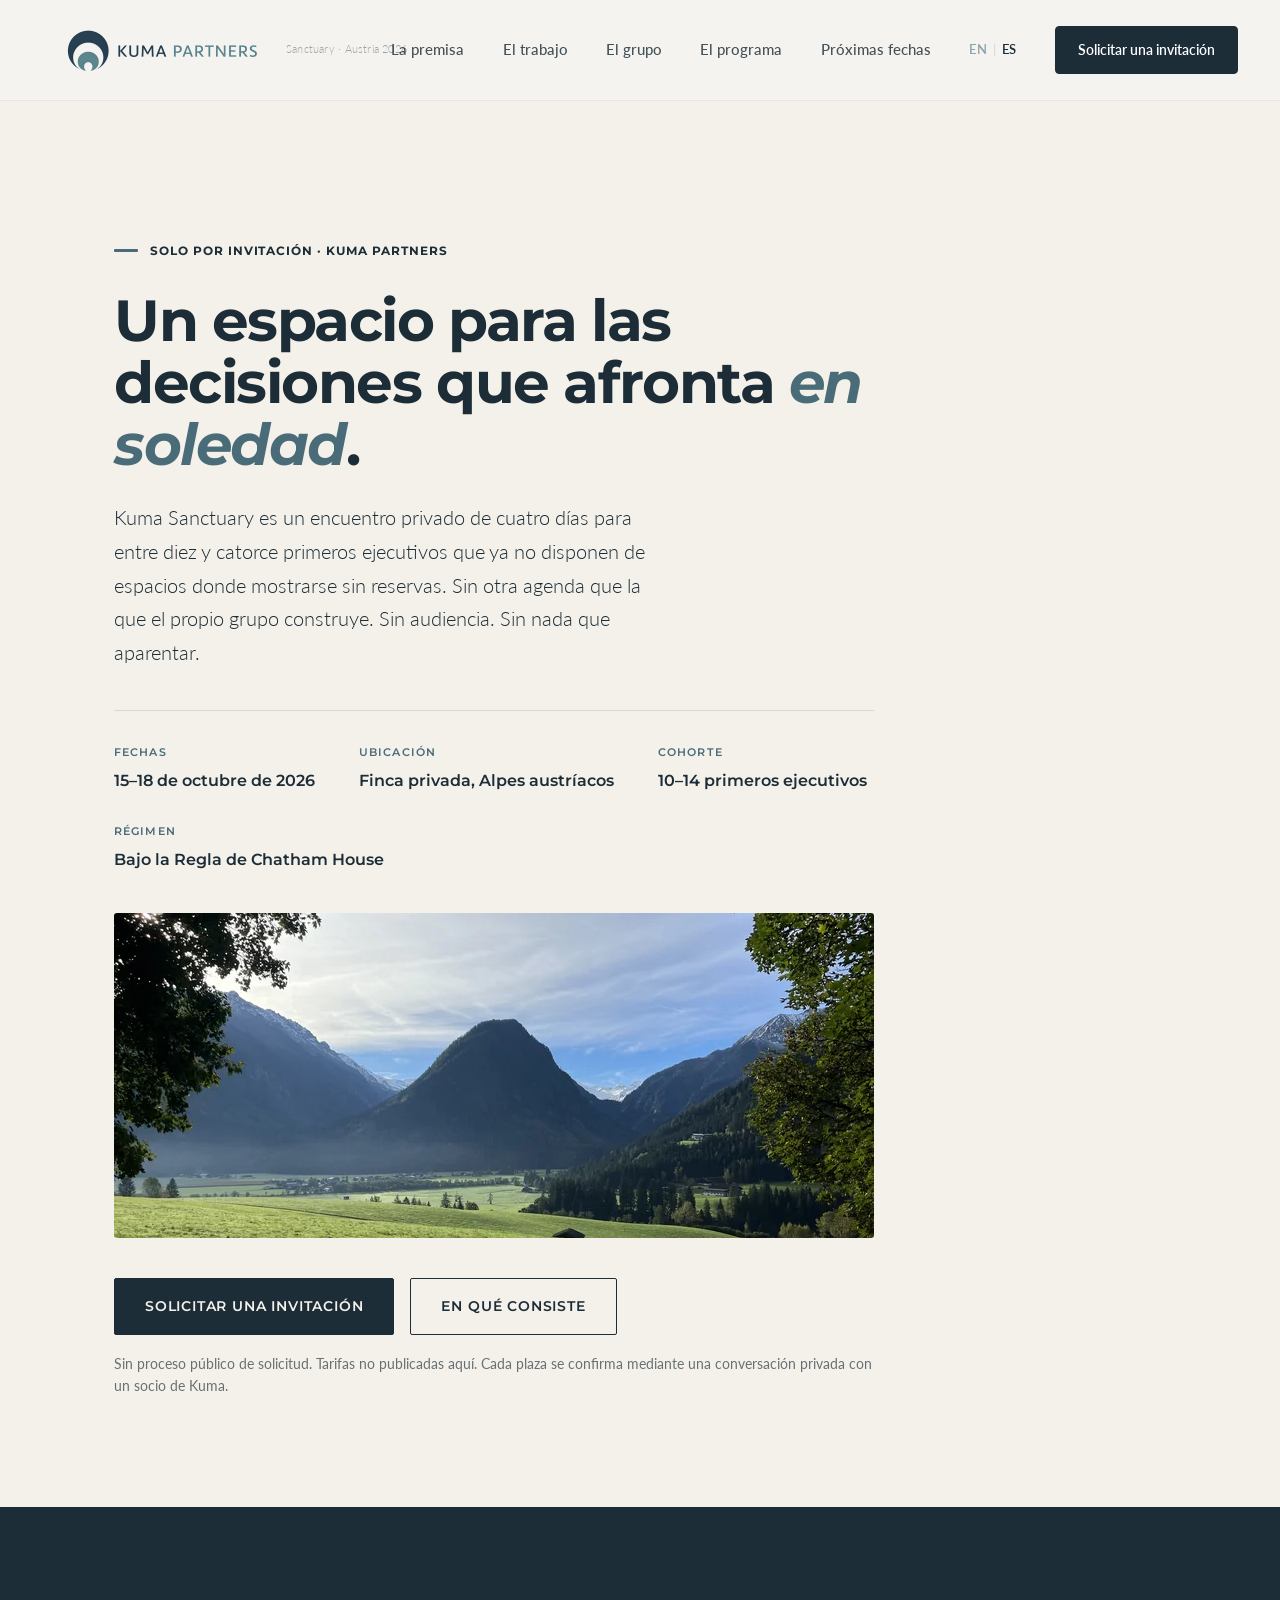
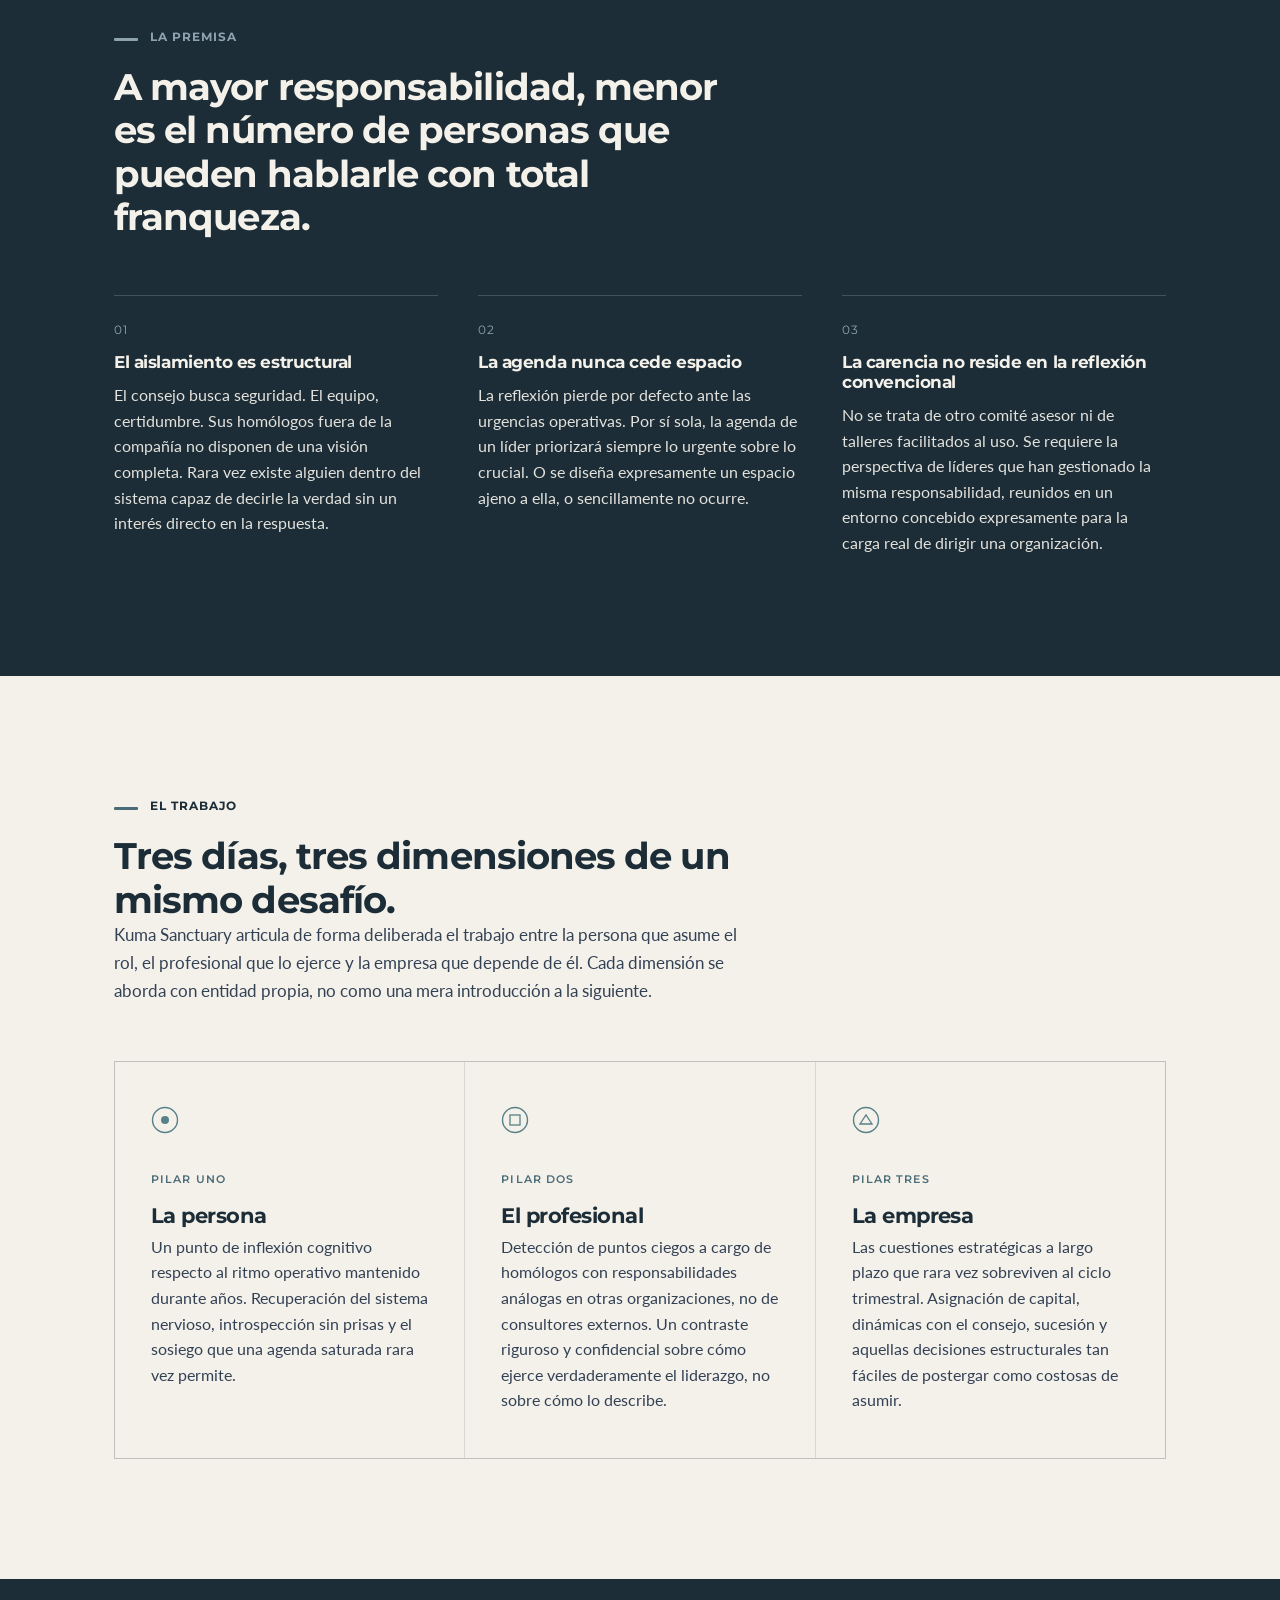
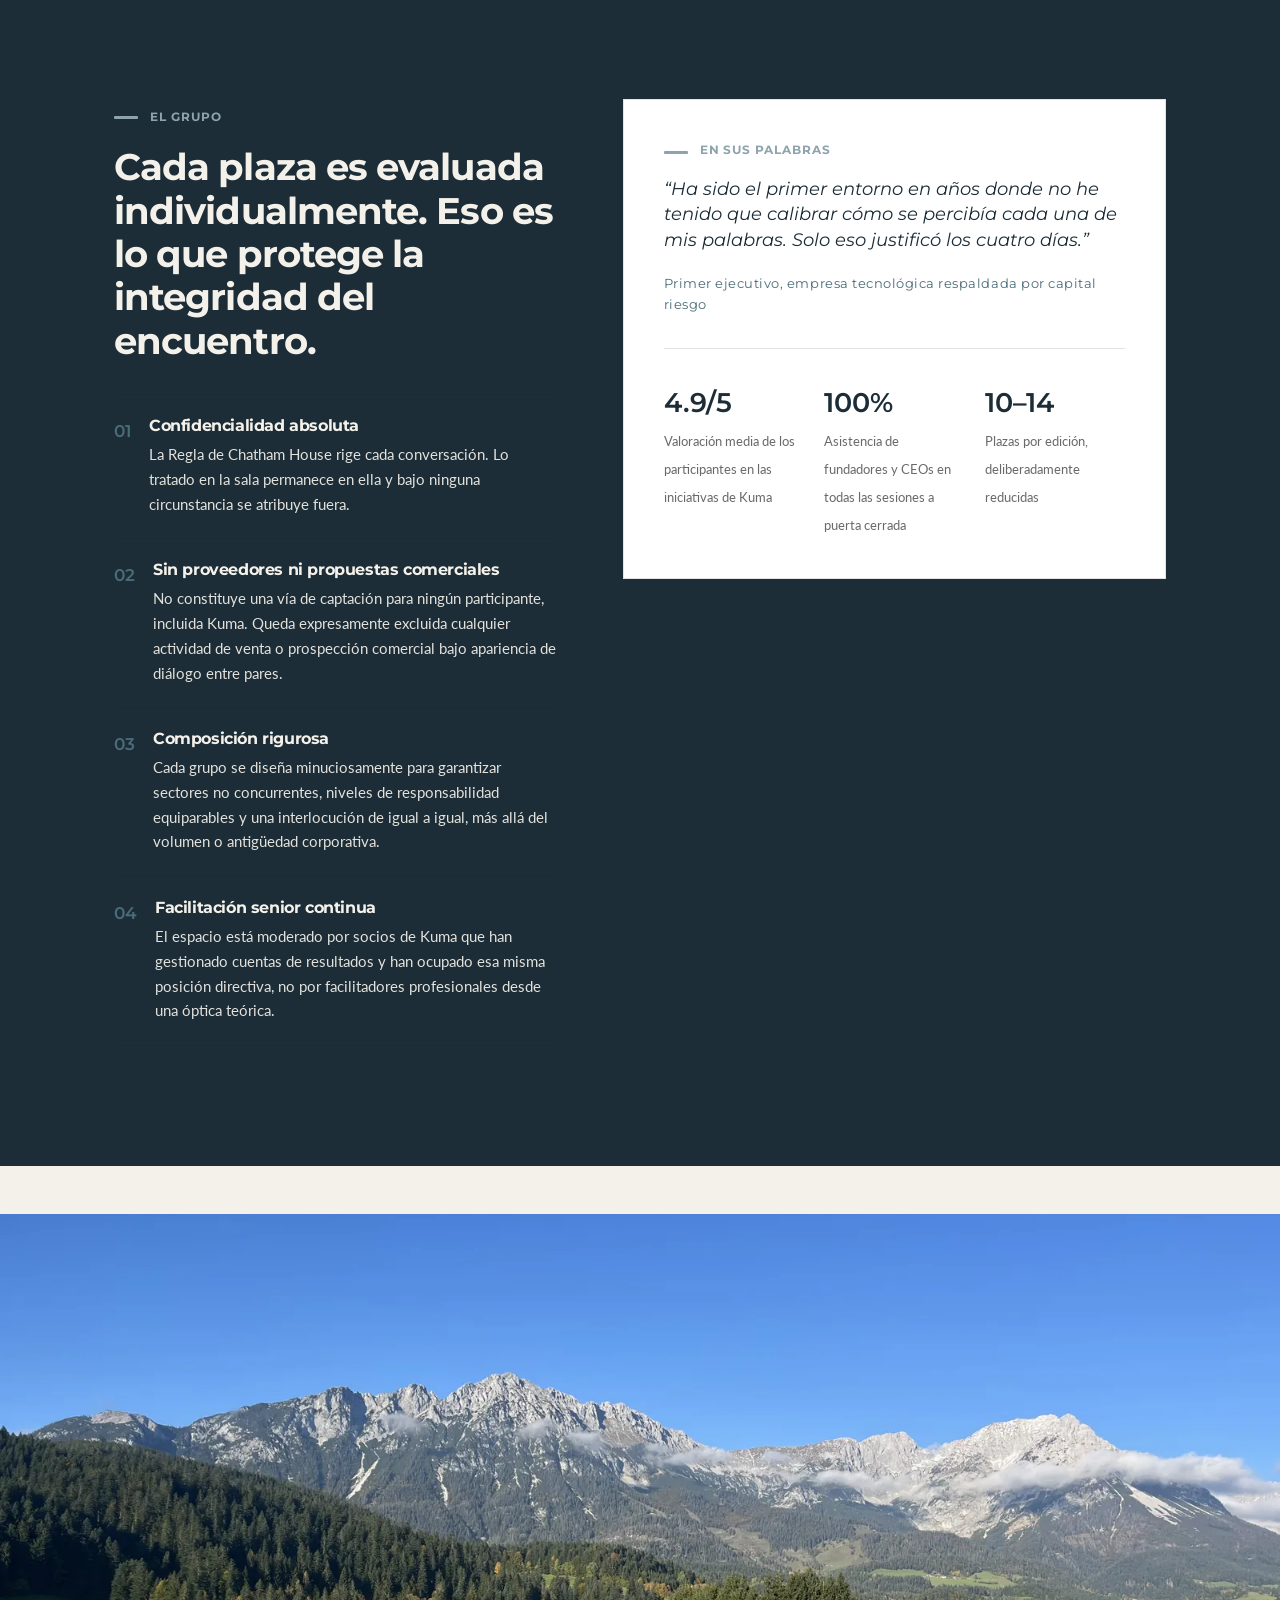
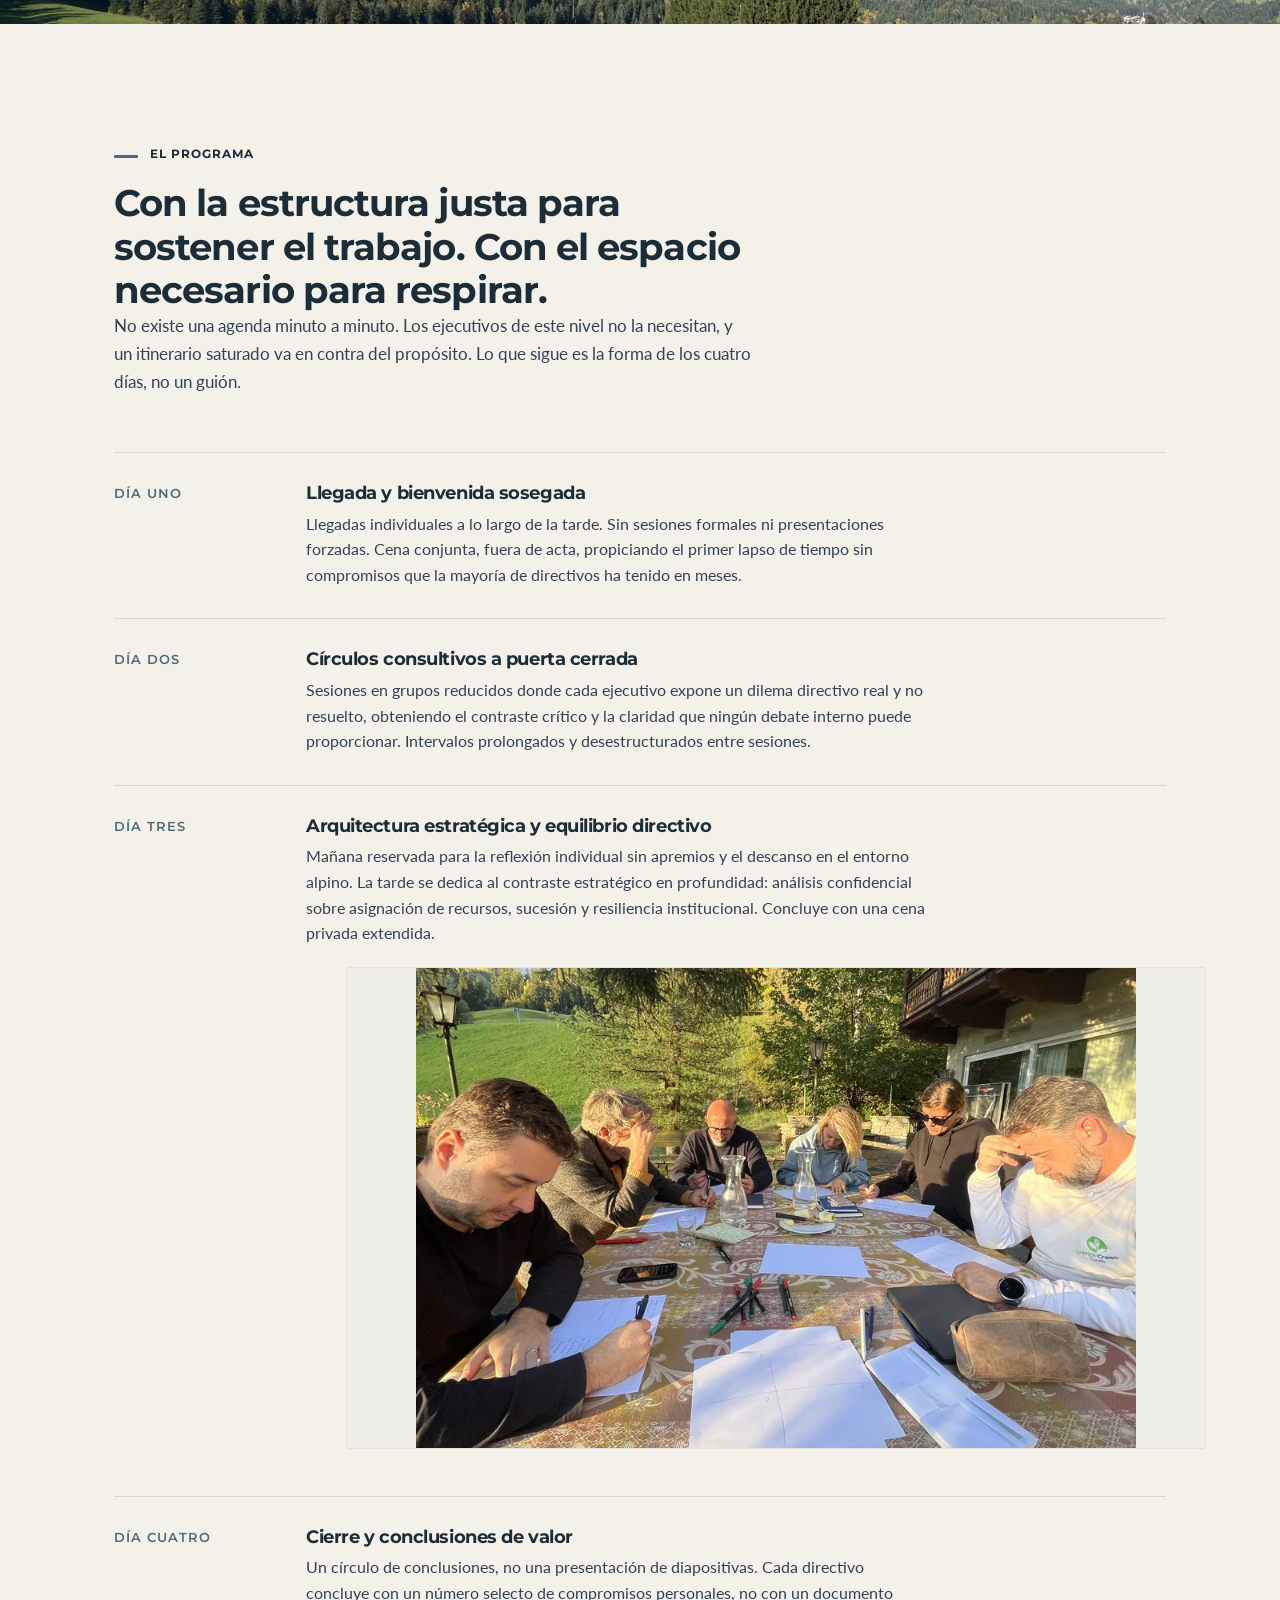
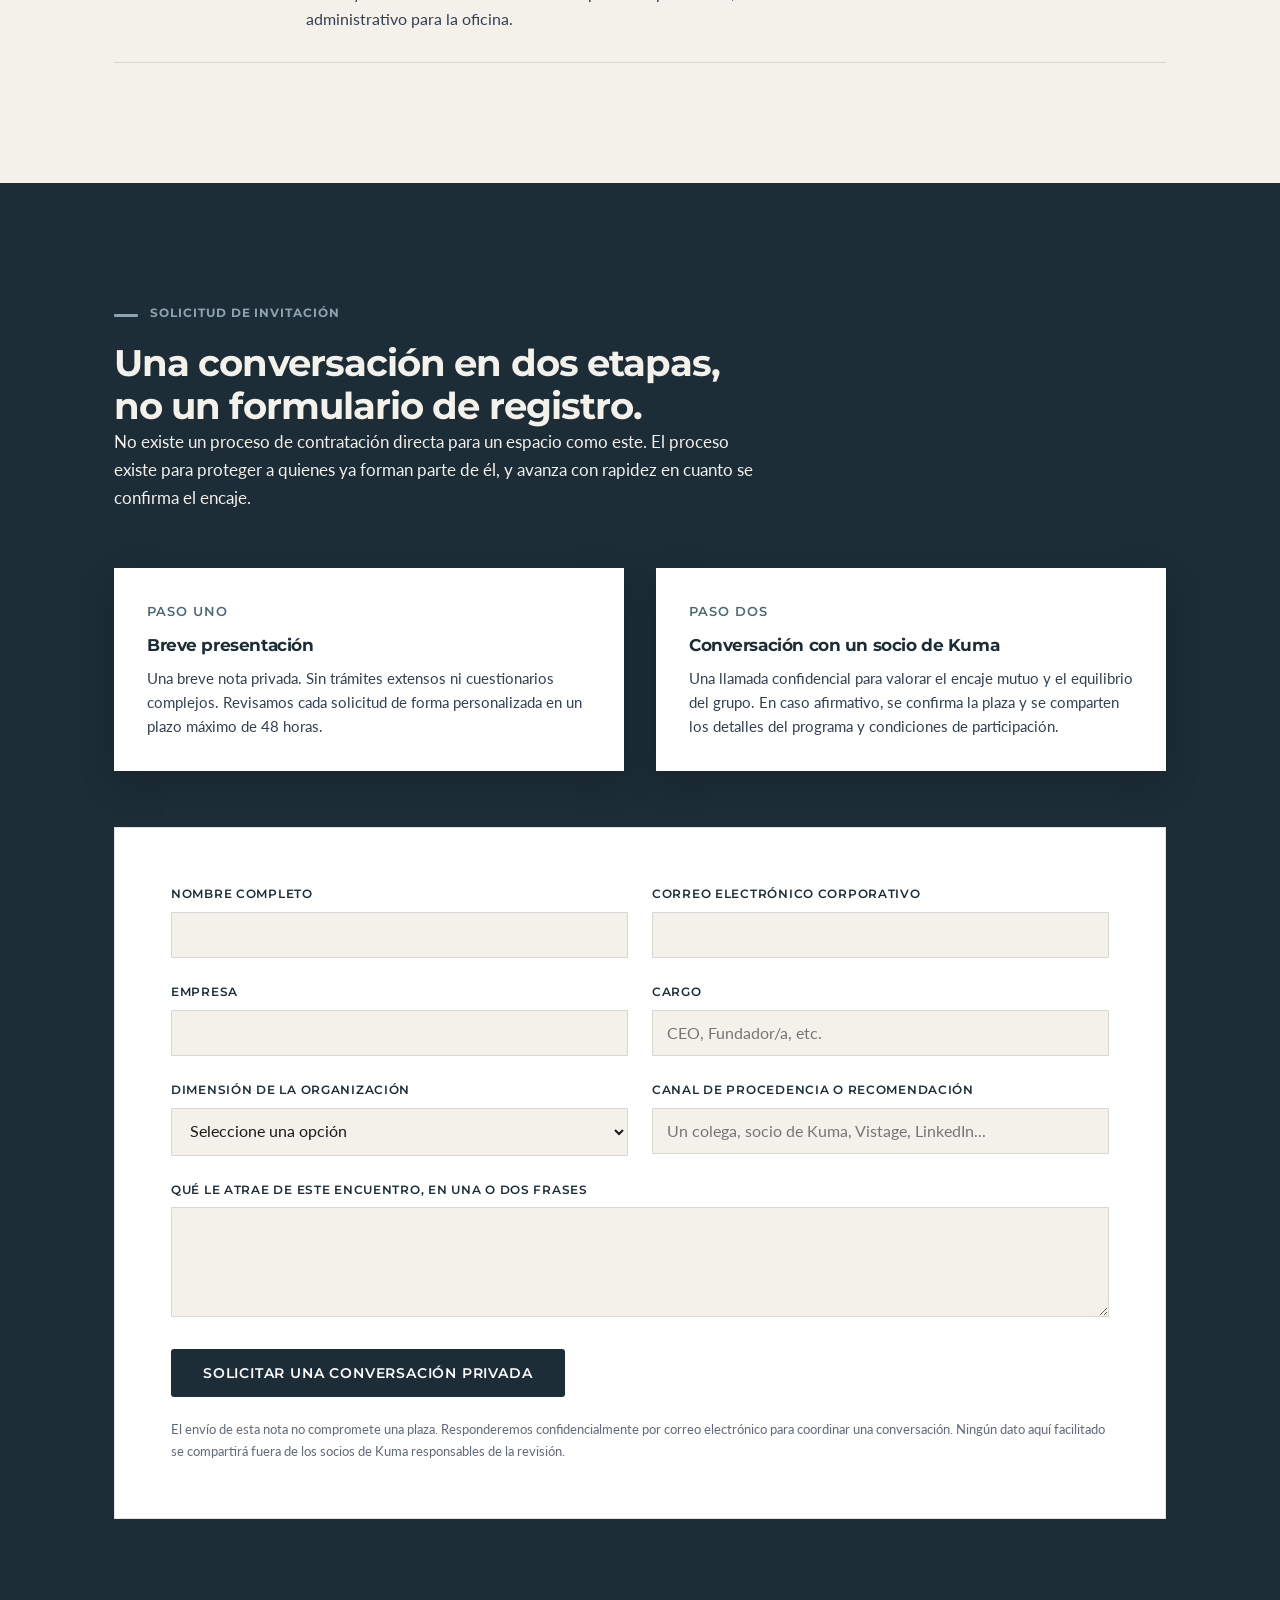
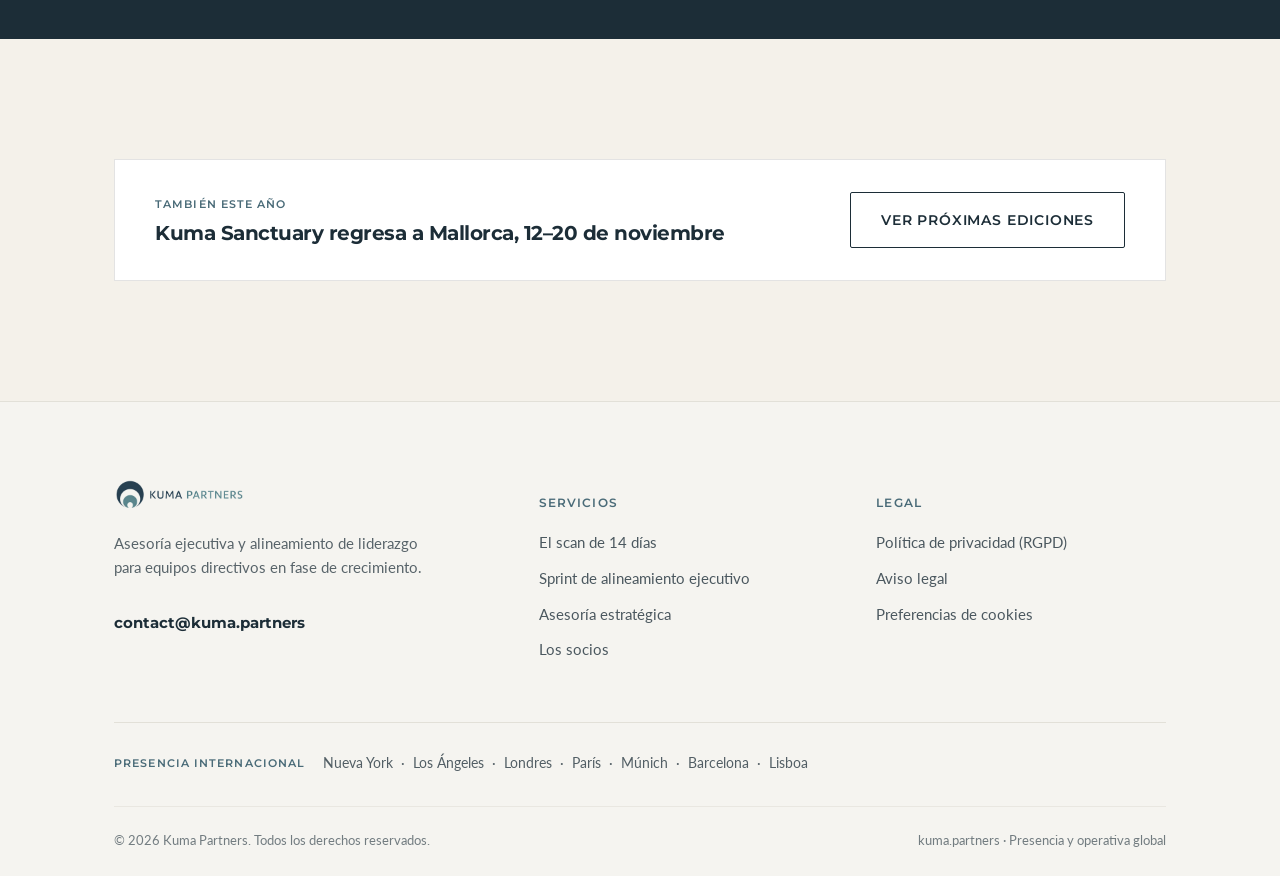
==== commit 00e6c2f4: "Add files via upload" ====
--- a/index.html
+++ b/index.html
@@ -1,12 +1,12 @@
 <!doctype html>
-<html lang="en">
+<html lang="es">
 <head>
 <meta charset="utf-8" />
 <meta name="viewport" content="width=device-width, initial-scale=1" />
-<title>Kuma Sanctuary, Austria · An Invitation-Only Retreat for Chief Executives</title>
-<meta name="description" content="A private gathering for ten to fourteen chief executives. 15 to 18 October, the Austrian Alps. Hosted by Kuma Partners." />
+<title>Kuma Sanctuary, Austria · Un encuentro exclusivo para primeros ejecutivos</title>
+<meta name="description" content="Un encuentro privado para entre diez y catorce primeros ejecutivos. Del 15 al 18 de octubre, Alpes austríacos. Organizado por Kuma Partners." />
 <meta property="og:title" content="Kuma Sanctuary, Austria" />
-<meta property="og:description" content="A private gathering for ten to fourteen chief executives. 15 to 18 October, the Austrian Alps. Hosted by Kuma Partners." />
+<meta property="og:description" content="Un encuentro privado para entre diez y catorce primeros ejecutivos. Del 15 al 18 de octubre, Alpes austríacos. Organizado por Kuma Partners." />
 <meta property="og:type" content="website" />
 <link rel="icon" href="/favicon.ico?v=2" sizes="any">
 <link rel="icon" href="/favicon.svg?v=2" type="image/svg+xml">
@@ -14,28 +14,28 @@
 <link rel="preconnect" href="https://fonts.googleapis.com" />
 <link rel="preconnect" href="https://fonts.gstatic.com" crossorigin />
 <link href="https://fonts.googleapis.com/css2?family=Montserrat:ital,wght@0,400;0,600;0,700;1,500&family=Lato:ital,wght@0,300;0,400;0,700;1,300&display=swap" rel="stylesheet" />
-<link rel="stylesheet" href="css/style.css?v=9" />
+<link rel="stylesheet" href="/css/style.css?v=9" />
 </head>
 <body>
 
 <header class="site-header">
   <div class="container">
-    <a href="index.html" class="brand-lockup" aria-label="Kuma Partners">
-      <img src="assets/kuma-partners-logo.png" alt="Kuma Partners" class="brand-logo" loading="eager" />
+    <a href="/es/" class="brand-lockup" aria-label="Kuma Partners">
+      <img src="/assets/kuma-partners-logo.png" alt="Kuma Partners" class="brand-logo" loading="eager" />
       <span class="brand-caption">Sanctuary &middot; Austria 2026</span>
     </a>
     <nav class="header-nav">
-      <a href="#tension" class="nav-link">The Premise</a>
-      <a href="#pillars" class="nav-link">The Work</a>
-      <a href="#standards" class="nav-link">The Cohort</a>
-      <a href="#cadence" class="nav-link">The Days</a>
-      <a href="next-offsites.html" class="nav-link">Upcoming</a>
+      <a href="#tension" class="nav-link">La premisa</a>
+      <a href="#pillars" class="nav-link">El trabajo</a>
+      <a href="#standards" class="nav-link">El grupo</a>
+      <a href="#cadence" class="nav-link">El programa</a>
+      <a href="/next-offsites.html" class="nav-link">Pr&oacute;ximas fechas</a>
       <span class="lang-switch">
-        <span class="lang-current">EN</span>
+        <a href="/">EN</a>
         <span class="lang-sep" aria-hidden="true">|</span>
-        <a href="/es/">ES</a>
+        <span class="lang-current">ES</span>
       </span>
-      <a href="#apply" class="header-cta">Request an Invitation</a>
+      <a href="#apply" class="header-cta">Solicitar una invitaci&oacute;n</a>
     </nav>
   </div>
 </header>
@@ -44,46 +44,46 @@
   <div class="container">
     <div class="hero-inner">
       <div class="hero-eyebrow">
-        <span class="eyebrow">By invitation only &middot; Kuma Partners</span>
-      </div>
-      <h1>A room for the decisions you carry <em>alone</em>.</h1>
-      <p class="lede">Kuma Sanctuary is a private four-day gathering for ten to fourteen chief executives who have run out of people to be unguarded with. No agenda beyond the one the room builds together. No audience. Nothing to perform.</p>
+        <span class="eyebrow">Solo por invitaci&oacute;n &middot; Kuma Partners</span>
+      </div>
+      <h1>Un espacio para las decisiones que afronta <em>en soledad</em>.</h1>
+      <p class="lede">Kuma Sanctuary es un encuentro privado de cuatro d&iacute;as para entre diez y catorce primeros ejecutivos que ya no disponen de espacios donde mostrarse sin reservas. Sin otra agenda que la que el propio grupo construye. Sin audiencia. Sin nada que aparentar.</p>
 
       <div class="hero-meta">
         <div>
-          <span class="label">Dates</span>
-          <span class="value">15&ndash;18 October 2026</span>
-        </div>
-        <div>
-          <span class="label">Location</span>
-          <span class="value">Private estate, the Austrian Alps</span>
-        </div>
-        <div>
-          <span class="label">Cohort</span>
-          <span class="value">10&ndash;14 chief executives</span>
-        </div>
-        <div>
-          <span class="label">Governed by</span>
-          <span class="value">The Chatham House Rule</span>
+          <span class="label">Fechas</span>
+          <span class="value">15&ndash;18 de octubre de 2026</span>
+        </div>
+        <div>
+          <span class="label">Ubicaci&oacute;n</span>
+          <span class="value">Finca privada, Alpes austr&iacute;acos</span>
+        </div>
+        <div>
+          <span class="label">Cohorte</span>
+          <span class="value">10&ndash;14 primeros ejecutivos</span>
+        </div>
+        <div>
+          <span class="label">R&eacute;gimen</span>
+          <span class="value">Bajo la Regla de Chatham House</span>
         </div>
       </div>
 
       <figure class="hero-banner">
         <img
-          src="assets/retreat-banner-1x.webp"
-          srcset="assets/retreat-banner-1x.webp 760w, assets/retreat-banner-2x.webp 1520w"
+          src="/assets/retreat-banner-1x.webp"
+          srcset="/assets/retreat-banner-1x.webp 760w, /assets/retreat-banner-2x.webp 1520w"
           sizes="(min-width: 760px) 760px, 100vw"
-          alt="Private estate in the Austrian Alps, seen from the Kuma Sanctuary grounds"
+          alt="Finca privada en los Alpes austr&iacute;acos, vista desde los terrenos de Kuma Sanctuary"
           width="760" height="326"
           loading="eager"
         />
       </figure>
 
       <div class="hero-ctas">
-        <a href="#apply" class="btn btn-primary">Request an Invitation</a>
-        <a href="#tension" class="btn btn-ghost">What this is</a>
-      </div>
-      <p class="hero-note">No public application. No pricing published here. Every seat is confirmed through a private conversation with a Kuma partner.</p>
+        <a href="#apply" class="btn btn-primary">Solicitar una invitaci&oacute;n</a>
+        <a href="#tension" class="btn btn-ghost">En qu&eacute; consiste</a>
+      </div>
+      <p class="hero-note">Sin proceso p&uacute;blico de solicitud. Tarifas no publicadas aqu&iacute;. Cada plaza se confirma mediante una conversaci&oacute;n privada con un socio de Kuma.</p>
     </div>
   </div>
 </section>
@@ -91,24 +91,24 @@
 <section id="tension" class="section-navy">
   <div class="container">
     <div class="section-head">
-      <span class="eyebrow">The Premise</span>
-      <h2>The higher the seat, the fewer people can be honest with you in it.</h2>
+      <span class="eyebrow">La premisa</span>
+      <h2>A mayor responsabilidad, menor es el n&uacute;mero de personas que pueden hablarle con total franqueza.</h2>
     </div>
     <div class="tension-grid">
       <div class="tension-item">
         <span class="num">01</span>
-        <h3>The isolation is structural</h3>
-        <p>Your board wants confidence. Your team wants certainty. Your peers outside the company can't see the whole picture. There is often no one inside the system who can tell you the truth without a stake in your answer.</p>
+        <h3>El aislamiento es estructural</h3>
+        <p>El consejo busca seguridad. El equipo, certidumbre. Sus hom&oacute;logos fuera de la compa&ntilde;&iacute;a no disponen de una visi&oacute;n completa. Rara vez existe alguien dentro del sistema capaz de decirle la verdad sin un inter&eacute;s directo en la respuesta.</p>
       </div>
       <div class="tension-item">
         <span class="num">02</span>
-        <h3>The calendar never volunteers the time</h3>
-        <p>Reflection loses to operational fires by default. Left alone, a leader's schedule will always choose the urgent over the important. It has to be built by someone else, or it doesn't happen.</p>
+        <h3>La agenda nunca cede espacio</h3>
+        <p>La reflexi&oacute;n pierde por defecto ante las urgencias operativas. Por s&iacute; sola, la agenda de un l&iacute;der priorizar&aacute; siempre lo urgente sobre lo crucial. O se dise&ntilde;a expresamente un espacio ajeno a ella, o sencillamente no ocurre.</p>
       </div>
       <div class="tension-item">
         <span class="num">03</span>
-        <h3>Generic reflection isn't the gap</h3>
-        <p>You don't need another sounding board or a facilitated workshop. You need operators who have held the seat themselves, in a room built for the specific weight of running something.</p>
+        <h3>La carencia no reside en la reflexi&oacute;n convencional</h3>
+        <p>No se trata de otro comit&eacute; asesor ni de talleres facilitados al uso. Se requiere la perspectiva de l&iacute;deres que han gestionado la misma responsabilidad, reunidos en un entorno concebido expresamente para la carga real de dirigir una organizaci&oacute;n.</p>
       </div>
     </div>
   </div>
@@ -117,34 +117,34 @@
 <section id="pillars">
   <div class="container">
     <div class="section-head">
-      <span class="eyebrow">The Work</span>
-      <h2>Three days, three levels of the same question.</h2>
-      <p>Kuma Sanctuary moves deliberately between the person carrying the role, the professional practicing it, and the enterprise depending on it. Each is treated as its own subject, not a warm-up for the next.</p>
+      <span class="eyebrow">El trabajo</span>
+      <h2>Tres d&iacute;as, tres dimensiones de un mismo desaf&iacute;o.</h2>
+      <p>Kuma Sanctuary articula de forma deliberada el trabajo entre la persona que asume el rol, el profesional que lo ejerce y la empresa que depende de &eacute;l. Cada dimensi&oacute;n se aborda con entidad propia, no como una mera introducci&oacute;n a la siguiente.</p>
     </div>
     <div class="pillars">
       <div class="pillar">
         <div class="pillar-mark">
           <svg width="28" height="28" viewBox="0 0 28 28" aria-hidden="true"><circle cx="14" cy="14" r="12.5" fill="none" stroke="#588088" stroke-width="1.4"/><circle cx="14" cy="14" r="4" fill="#588088"/></svg>
         </div>
-        <span class="pillar-sub">Pillar One</span>
-        <h3>The Person</h3>
-        <p>A cognitive reset away from the operating rhythm that has likely run unchecked for years. Nervous-system restoration, unhurried self-reflection, and the kind of quiet that a full calendar rarely allows.</p>
+        <span class="pillar-sub">Pilar uno</span>
+        <h3>La persona</h3>
+        <p>Un punto de inflexi&oacute;n cognitivo respecto al ritmo operativo mantenido durante a&ntilde;os. Recuperaci&oacute;n del sistema nervioso, introspecci&oacute;n sin prisas y el sosiego que una agenda saturada rara vez permite.</p>
       </div>
       <div class="pillar">
         <div class="pillar-mark">
           <svg width="28" height="28" viewBox="0 0 28 28" aria-hidden="true"><circle cx="14" cy="14" r="12.5" fill="none" stroke="#588088" stroke-width="1.4"/><rect x="9" y="9" width="10" height="10" fill="none" stroke="#588088" stroke-width="1.3"/></svg>
         </div>
-        <span class="pillar-sub">Pillar Two</span>
-        <h3>The Professional</h3>
-        <p>Blind spots surfaced by peers who carry equivalent weight elsewhere, not by consultants observing from outside it. Direct, private challenge on how you actually lead, not how you describe leading.</p>
+        <span class="pillar-sub">Pilar dos</span>
+        <h3>El profesional</h3>
+        <p>Detecci&oacute;n de puntos ciegos a cargo de hom&oacute;logos con responsabilidades an&aacute;logas en otras organizaciones, no de consultores externos. Un contraste riguroso y confidencial sobre c&oacute;mo ejerce verdaderamente el liderazgo, no sobre c&oacute;mo lo describe.</p>
       </div>
       <div class="pillar">
         <div class="pillar-mark">
           <svg width="28" height="28" viewBox="0 0 28 28" aria-hidden="true"><circle cx="14" cy="14" r="12.5" fill="none" stroke="#588088" stroke-width="1.4"/><path d="M8 18 L14 9 L20 18 Z" fill="none" stroke="#588088" stroke-width="1.3"/></svg>
         </div>
-        <span class="pillar-sub">Pillar Three</span>
-        <h3>The Enterprise</h3>
-        <p>The long-view questions that rarely survive a quarterly cycle. Capital allocation, board dynamics, succession, and the resilience decisions that are easiest to defer and costliest to.</p>
+        <span class="pillar-sub">Pilar tres</span>
+        <h3>La empresa</h3>
+        <p>Las cuestiones estrat&eacute;gicas a largo plazo que rara vez sobreviven al ciclo trimestral. Asignaci&oacute;n de capital, din&aacute;micas con el consejo, sucesi&oacute;n y aquellas decisiones estructurales tan f&aacute;ciles de postergar como costosas de asumir.</p>
       </div>
     </div>
   </div>
@@ -154,55 +154,55 @@
   <div class="container">
     <div class="standards-layout">
       <div>
-        <span class="eyebrow">The Cohort</span>
-        <h2 style="margin-top:18px; margin-bottom:32px; font-size:clamp(1.7rem,3vw,2.3rem); line-height:1.18;">Every seat is vetted. That is what protects the room.</h2>
+        <span class="eyebrow">El grupo</span>
+        <h2 style="margin-top:18px; margin-bottom:32px; font-size:clamp(1.7rem,3vw,2.3rem); line-height:1.18;">Cada plaza es evaluada individualmente. Eso es lo que protege la integridad del encuentro.</h2>
         <ul class="standards-list">
           <li>
             <span class="mark">01</span>
             <div>
-              <h4>Confidentiality, without exception</h4>
-              <p>The Chatham House Rule governs every conversation. What is said in the room stays in the room, and is never attributed outside it.</p>
+              <h4>Confidencialidad absoluta</h4>
+              <p>La Regla de Chatham House rige cada conversaci&oacute;n. Lo tratado en la sala permanece en ella y bajo ninguna circunstancia se atribuye fuera.</p>
             </div>
           </li>
           <li>
             <span class="mark">02</span>
             <div>
-              <h4>No vendors, no pitches</h4>
-              <p>This is not a origination channel for anyone in the room, Kuma included. No selling, no soliciting, no exchange of business under the pretense of peer conversation.</p>
+              <h4>Sin proveedores ni propuestas comerciales</h4>
+              <p>No constituye una v&iacute;a de captaci&oacute;n para ning&uacute;n participante, incluida Kuma. Queda expresamente excluida cualquier actividad de venta o prospecci&oacute;n comercial bajo apariencia de di&aacute;logo entre pares.</p>
             </div>
           </li>
           <li>
             <span class="mark">03</span>
             <div>
-              <h4>Deliberate composition</h4>
-              <p>Each cohort is built by hand for non-competing sectors, comparable stakes, and genuine peer standing, not simply seniority or company size.</p>
+              <h4>Composici&oacute;n rigurosa</h4>
+              <p>Cada grupo se dise&ntilde;a minuciosamente para garantizar sectores no concurrentes, niveles de responsabilidad equiparables y una interlocuci&oacute;n de igual a igual, m&aacute;s all&aacute; del volumen o antig&uuml;edad corporativa.</p>
             </div>
           </li>
           <li>
             <span class="mark">04</span>
             <div>
-              <h4>Senior facilitation throughout</h4>
-              <p>The room is led by Kuma partners who have run a P&amp;L and sat in the seat themselves, not professional facilitators observing from the sidelines.</p>
+              <h4>Facilitaci&oacute;n senior continua</h4>
+              <p>El espacio est&aacute; moderado por socios de Kuma que han gestionado cuentas de resultados y han ocupado esa misma posici&oacute;n directiva, no por facilitadores profesionales desde una &oacute;ptica te&oacute;rica.</p>
             </div>
           </li>
         </ul>
       </div>
       <div class="standards-aside">
-        <span class="eyebrow">In their words</span>
-        <blockquote>&ldquo;It was the first room in years where I didn't have to manage how I was being perceived. That alone was worth the four days.&rdquo;</blockquote>
-        <cite>Chief Executive, venture-backed technology company</cite>
+        <span class="eyebrow">En sus palabras</span>
+        <blockquote>&ldquo;Ha sido el primer entorno en a&ntilde;os donde no he tenido que calibrar c&oacute;mo se percib&iacute;a cada una de mis palabras. Solo eso justific&oacute; los cuatro d&iacute;as.&rdquo;</blockquote>
+        <cite>Primer ejecutivo, empresa tecnol&oacute;gica respaldada por capital riesgo</cite>
         <div class="stat-row">
           <div>
             <span class="stat-num">4.9/5</span>
-            <span class="stat-label">Average participant rating across Kuma facilitation engagements</span>
+            <span class="stat-label">Valoraci&oacute;n media de los participantes en las iniciativas de Kuma</span>
           </div>
           <div>
             <span class="stat-num">100%</span>
-            <span class="stat-label">Founder and CEO peer attendance across all closed sessions</span>
+            <span class="stat-label">Asistencia de fundadores y CEOs en todas las sesiones a puerta cerrada</span>
           </div>
           <div>
             <span class="stat-num">10&ndash;14</span>
-            <span class="stat-label">Seats per cohort, held deliberately small</span>
+            <span class="stat-label">Plazas por edici&oacute;n, deliberadamente reducidas</span>
           </div>
         </div>
       </div>
@@ -212,10 +212,10 @@
 
 <div class="panoramic-divider">
   <img
-    src="assets/retreat-divider-1x.webp"
-    srcset="assets/retreat-divider-1x.webp 1600w, assets/retreat-divider-2x.webp 3200w"
+    src="/assets/retreat-divider-1x.webp"
+    srcset="/assets/retreat-divider-1x.webp 1600w, /assets/retreat-divider-2x.webp 3200w"
     sizes="100vw"
-    alt="Panoramic view of the Austrian Alps, peaks and cloud layer above the valley"
+    alt="Vista panor&aacute;mica de los Alpes austr&iacute;acos, picos y nubes sobre el valle"
     width="1600" height="533"
     loading="lazy"
   />
@@ -224,36 +224,36 @@
 <section id="cadence">
   <div class="container">
     <div class="section-head">
-      <span class="eyebrow">The Days</span>
-      <h2>Structured enough to hold the work. Open enough to breathe.</h2>
-      <p>There is no minute-by-minute schedule. Executives at this level don't need one, and a packed itinerary works against the purpose. What follows is the shape of the four days, not a script.</p>
+      <span class="eyebrow">El programa</span>
+      <h2>Con la estructura justa para sostener el trabajo. Con el espacio necesario para respirar.</h2>
+      <p>No existe una agenda minuto a minuto. Los ejecutivos de este nivel no la necesitan, y un itinerario saturado va en contra del prop&oacute;sito. Lo que sigue es la forma de los cuatro d&iacute;as, no un gui&oacute;n.</p>
     </div>
     <div class="cadence-list">
       <div class="cadence-row">
-        <span class="day">Day One</span>
-        <div>
-          <h4>Arrival and unhurried grounding</h4>
-          <p>Private arrival through the afternoon and evening. No sessions, no introductions to perform. Dinner together, off the record, with the first quiet stretch of unscheduled time most participants have had in months.</p>
+        <span class="day">D&iacute;a uno</span>
+        <div>
+          <h4>Llegada y bienvenida sosegada</h4>
+          <p>Llegadas individuales a lo largo de la tarde. Sin sesiones formales ni presentaciones forzadas. Cena conjunta, fuera de acta, propiciando el primer lapso de tiempo sin compromisos que la mayor&iacute;a de directivos ha tenido en meses.</p>
         </div>
       </div>
       <div class="cadence-row">
-        <span class="day">Day Two</span>
-        <div>
-          <h4>Closed-door advisory circles</h4>
-          <p>Small-group sessions where each executive brings one real, unresolved decision to the room and leaves with the peer challenge and clarity that no internal conversation could offer. Long, unstructured breaks between.</p>
+        <span class="day">D&iacute;a dos</span>
+        <div>
+          <h4>C&iacute;rculos consultivos a puerta cerrada</h4>
+          <p>Sesiones en grupos reducidos donde cada ejecutivo expone un dilema directivo real y no resuelto, obteniendo el contraste cr&iacute;tico y la claridad que ning&uacute;n debate interno puede proporcionar. Intervalos prolongados y desestructurados entre sesiones.</p>
         </div>
       </div>
       <div class="cadence-row">
-        <span class="day">Day Three</span>
-        <div>
-          <h4>Strategic architecture and personal equilibrium</h4>
-          <p>The morning is held for private, unhurried solo reflection and unstructured movement across the alpine grounds. The afternoon moves into deep enterprise stress-testing, closed-door deconstruction of capital allocation, succession, and governance resilience. The day concludes with an extended private dinner.</p>
+        <span class="day">D&iacute;a tres</span>
+        <div>
+          <h4>Arquitectura estrat&eacute;gica y equilibrio directivo</h4>
+          <p>Ma&ntilde;ana reservada para la reflexi&oacute;n individual sin apremios y el descanso en el entorno alpino. La tarde se dedica al contraste estrat&eacute;gico en profundidad: an&aacute;lisis confidencial sobre asignaci&oacute;n de recursos, sucesi&oacute;n y resiliencia institucional. Concluye con una cena privada extendida.</p>
           <figure class="cadence-photo">
             <img
-              src="assets/retreat-reflection-1x.webp"
-              srcset="assets/retreat-reflection-1x.webp 860w, assets/retreat-reflection-2x.webp 1720w"
+              src="/assets/retreat-reflection-1x.webp"
+              srcset="/assets/retreat-reflection-1x.webp 860w, /assets/retreat-reflection-2x.webp 1720w"
               sizes="(min-width: 900px) 860px, 90vw"
-              alt="Executives at a private table, writing in unhurried reflection during the morning session"
+              alt="Directivos en una mesa privada, escribiendo en reflexi&oacute;n sin prisas durante la sesi&oacute;n matinal"
               width="860" height="484"
               loading="lazy"
             />
@@ -261,10 +261,10 @@
         </div>
       </div>
       <div class="cadence-row">
-        <span class="day">Day Four</span>
-        <div>
-          <h4>Departure with something to carry</h4>
-          <p>A closing circle, not a summary deck. Each participant leaves with a small number of private commitments to themselves, not a slide to bring back to the office.</p>
+        <span class="day">D&iacute;a cuatro</span>
+        <div>
+          <h4>Cierre y conclusiones de valor</h4>
+          <p>Un c&iacute;rculo de conclusiones, no una presentaci&oacute;n de diapositivas. Cada directivo concluye con un n&uacute;mero selecto de compromisos personales, no con un documento administrativo para la oficina.</p>
         </div>
       </div>
     </div>
@@ -274,77 +274,78 @@
 <section id="apply" class="section-navy">
   <div class="container">
     <div class="section-head">
-      <span class="eyebrow">Requesting an Invitation</span>
-      <h2>A two-step conversation, not an application form.</h2>
-      <p>There is no self-serve checkout for a room like this. The process exists to protect the people already confirmed in it, and it moves quickly once a fit is clear.</p>
+      <span class="eyebrow">Solicitud de invitaci&oacute;n</span>
+      <h2>Una conversaci&oacute;n en dos etapas, no un formulario de registro.</h2>
+      <p>No existe un proceso de contrataci&oacute;n directa para un espacio como este. El proceso existe para proteger a quienes ya forman parte de &eacute;l, y avanza con rapidez en cuanto se confirma el encaje.</p>
     </div>
 
     <div class="funnel-steps">
       <div class="funnel-step">
-        <span class="step-num">Step One</span>
-        <h4>Tell us briefly who you are</h4>
-        <p>A short private note below. No lengthy application, no essay questions. We read every submission personally within two business days.</p>
+        <span class="step-num">Paso uno</span>
+        <h4>Breve presentaci&oacute;n</h4>
+        <p>Una breve nota privada. Sin tr&aacute;mites extensos ni cuestionarios complejos. Revisamos cada solicitud de forma personalizada en un plazo m&aacute;ximo de 48 horas.</p>
       </div>
       <div class="funnel-step">
-        <span class="step-num">Step Two</span>
-        <h4>A conversation with a Kuma partner</h4>
-        <p>A private call to confirm mutual fit and cohort composition. If it's a match, your seat is confirmed and full program details, including the investment, are shared directly.</p>
+        <span class="step-num">Paso dos</span>
+        <h4>Conversaci&oacute;n con un socio de Kuma</h4>
+        <p>Una llamada confidencial para valorar el encaje mutuo y el equilibrio del grupo. En caso afirmativo, se confirma la plaza y se comparten los detalles del programa y condiciones de participaci&oacute;n.</p>
       </div>
     </div>
 
     <form name="sanctuary-application" method="POST" data-netlify="true" netlify-honeypot="company-website" class="apply-form" action="/success.html">
       <input type="hidden" name="form-name" value="sanctuary-application" />
       <input type="hidden" name="cohort" value="Austria, 15-18 October 2026" />
+      <input type="hidden" name="language" value="es" />
       <p class="hp-field">
         <label>Leave this field blank<input name="company-website" /></label>
       </p>
 
       <div class="form-row">
         <div class="form-field">
-          <label for="full-name">Full name</label>
+          <label for="full-name">Nombre completo</label>
           <input type="text" id="full-name" name="full-name" required />
         </div>
         <div class="form-field">
-          <label for="email">Email</label>
+          <label for="email">Correo electr&oacute;nico corporativo</label>
           <input type="email" id="email" name="email" required />
         </div>
       </div>
 
       <div class="form-row">
         <div class="form-field">
-          <label for="company">Company</label>
+          <label for="company">Empresa</label>
           <input type="text" id="company" name="company" required />
         </div>
         <div class="form-field">
-          <label for="title">Title</label>
-          <input type="text" id="title" name="title" required placeholder="CEO, Founder, etc." />
+          <label for="title">Cargo</label>
+          <input type="text" id="title" name="title" required placeholder="CEO, Fundador/a, etc." />
         </div>
       </div>
 
       <div class="form-row">
         <div class="form-field">
-          <label for="org-scale">Organization scale</label>
+          <label for="org-scale">Dimensi&oacute;n de la organizaci&oacute;n</label>
           <select id="org-scale" name="org-scale">
-            <option value="">Select one</option>
-            <option value="20-50 employees">20&ndash;50 employees</option>
-            <option value="50-200 employees">50&ndash;200 employees</option>
-            <option value="200+ employees">200+ employees</option>
-            <option value="$10M+ enterprise">$10M+ enterprise</option>
+            <option value="">Seleccione una opci&oacute;n</option>
+            <option value="20-50 employees">20&ndash;50 empleados</option>
+            <option value="50-200 employees">50&ndash;200 empleados</option>
+            <option value="200+ employees">M&aacute;s de 200 empleados</option>
+            <option value="$10M+ enterprise">+10M&euro; de facturaci&oacute;n</option>
           </select>
         </div>
         <div class="form-field">
-          <label for="referral">Invitation source / referred by</label>
-          <input type="text" id="referral" name="referral" placeholder="A peer, Kuma Partner, Vistage, LinkedIn..." />
+          <label for="referral">Canal de procedencia o recomendaci&oacute;n</label>
+          <input type="text" id="referral" name="referral" placeholder="Un colega, socio de Kuma, Vistage, LinkedIn..." />
         </div>
       </div>
 
       <div class="form-field">
-        <label for="context">What's drawing you to this room, in a sentence or two</label>
+        <label for="context">Qu&eacute; le atrae de este encuentro, en una o dos frases</label>
         <textarea id="context" name="context"></textarea>
       </div>
 
-      <button type="submit" class="btn btn-submit">Request a Private Conversation</button>
-      <p class="form-disclaimer">Submitting this note does not confirm a seat. We respond privately, by email, to arrange a conversation. Nothing here is shared beyond the Kuma partners reviewing your request.</p>
+      <button type="submit" class="btn btn-submit">Solicitar una conversaci&oacute;n privada</button>
+      <p class="form-disclaimer">El env&iacute;o de esta nota no compromete una plaza. Responderemos confidencialmente por correo electr&oacute;nico para coordinar una conversaci&oacute;n. Ning&uacute;n dato aqu&iacute; facilitado se compartir&aacute; fuera de los socios de Kuma responsables de la revisi&oacute;n.</p>
     </form>
   </div>
 </section>
@@ -353,10 +354,10 @@
   <div class="container">
     <div class="upcoming-strip">
       <div>
-        <span class="label">Also this year</span>
-        <h3>Kuma Sanctuary returns to Mallorca, 12&ndash;20 November</h3>
-      </div>
-      <a href="next-offsites.html" class="btn btn-ghost">See Upcoming Sanctuaries</a>
+        <span class="label">Tambi&eacute;n este a&ntilde;o</span>
+        <h3>Kuma Sanctuary regresa a Mallorca, 12&ndash;20 de noviembre</h3>
+      </div>
+      <a href="/next-offsites.html" class="btn btn-ghost">Ver pr&oacute;ximas ediciones</a>
     </div>
   </div>
 </section>
@@ -365,37 +366,37 @@
   <div class="container">
     <div class="footer-top">
       <div class="footer-brand">
-        <a href="index.html" class="brand-lockup" aria-label="Kuma Partners">
-          <img src="assets/kuma-partners-logo.png" alt="Kuma Partners" class="brand-logo brand-logo-footer" loading="lazy" />
+        <a href="/es/" class="brand-lockup" aria-label="Kuma Partners">
+          <img src="/assets/kuma-partners-logo.png" alt="Kuma Partners" class="brand-logo brand-logo-footer" loading="lazy" />
         </a>
-        <p>Executive Advisory &amp; Leadership Alignment for Scale-Stage Leadership Teams.</p>
+        <p>Asesor&iacute;a ejecutiva y alineamiento de liderazgo para equipos directivos en fase de crecimiento.</p>
         <a href="mailto:contact@kuma.partners" class="footer-contact">contact@kuma.partners</a>
       </div>
       <div class="footer-links">
-        <h5>Engagements</h5>
+        <h5>Servicios</h5>
         <ul>
-          <li><a href="https://kumapartners.eu/#scan">The 14-Day Scan</a></li>
-          <li><a href="https://kumapartners.eu/#sprint">Executive Alignment Sprint</a></li>
-          <li><a href="https://kumapartners.eu/#advisory">Strategic Advisory</a></li>
-          <li><a href="https://kumapartners.eu/#partners">The Partners</a></li>
+          <li><a href="https://kumapartners.eu/#scan">El scan de 14 d&iacute;as</a></li>
+          <li><a href="https://kumapartners.eu/#sprint">Sprint de alineamiento ejecutivo</a></li>
+          <li><a href="https://kumapartners.eu/#advisory">Asesor&iacute;a estrat&eacute;gica</a></li>
+          <li><a href="https://kumapartners.eu/#partners">Los socios</a></li>
         </ul>
       </div>
       <div class="footer-links">
-        <h5>Compliance</h5>
+        <h5>Legal</h5>
         <ul>
-          <li><a href="https://kumapartners.eu/privacy">Privacy Policy</a></li>
-          <li><a href="https://kumapartners.eu/imprint">Imprint</a></li>
-          <li><button type="button" class="cookie-prefs">Cookie Preferences</button></li>
+          <li><a href="https://kumapartners.eu/privacy">Pol&iacute;tica de privacidad (RGPD)</a></li>
+          <li><a href="https://kumapartners.eu/imprint">Aviso legal</a></li>
+          <li><button type="button" class="cookie-prefs">Preferencias de cookies</button></li>
         </ul>
       </div>
     </div>
     <div class="footer-hubs">
-      <span class="label">International Presence</span>
-      <span class="hub-list">New York &nbsp;&middot;&nbsp; Los Angeles &nbsp;&middot;&nbsp; London &nbsp;&middot;&nbsp; Paris &nbsp;&middot;&nbsp; Munich &nbsp;&middot;&nbsp; Barcelona &nbsp;&middot;&nbsp; Lisbon</span>
+      <span class="label">Presencia internacional</span>
+      <span class="hub-list">Nueva York &nbsp;&middot;&nbsp; Los &Aacute;ngeles &nbsp;&middot;&nbsp; Londres &nbsp;&middot;&nbsp; Par&iacute;s &nbsp;&middot;&nbsp; M&uacute;nich &nbsp;&middot;&nbsp; Barcelona &nbsp;&middot;&nbsp; Lisboa</span>
     </div>
     <div class="footer-bottom">
-      <span>&copy; 2026 Kuma Partners. All rights reserved.</span>
-      <span>kuma.partners &middot; Operating across the world</span>
+      <span>&copy; 2026 Kuma Partners. Todos los derechos reservados.</span>
+      <span>kuma.partners &middot; Presencia y operativa global</span>
     </div>
   </div>
 </footer>
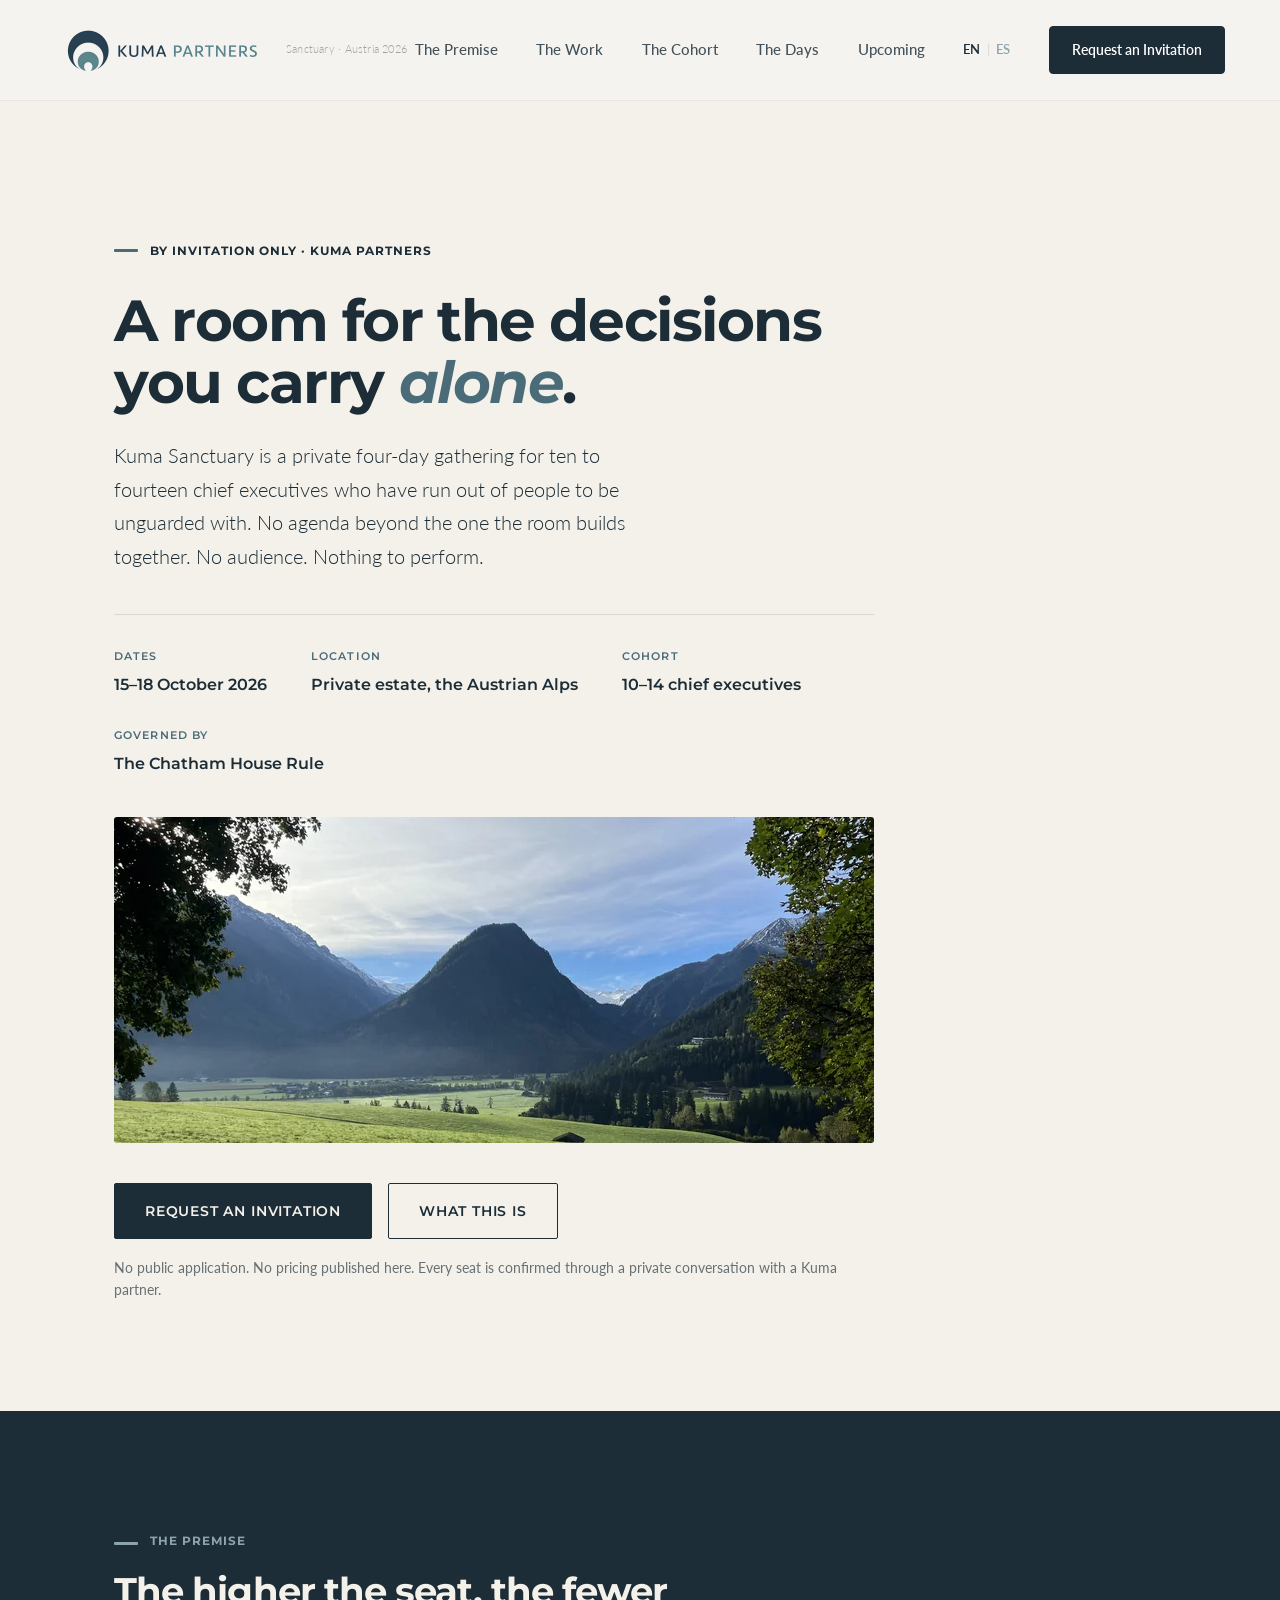
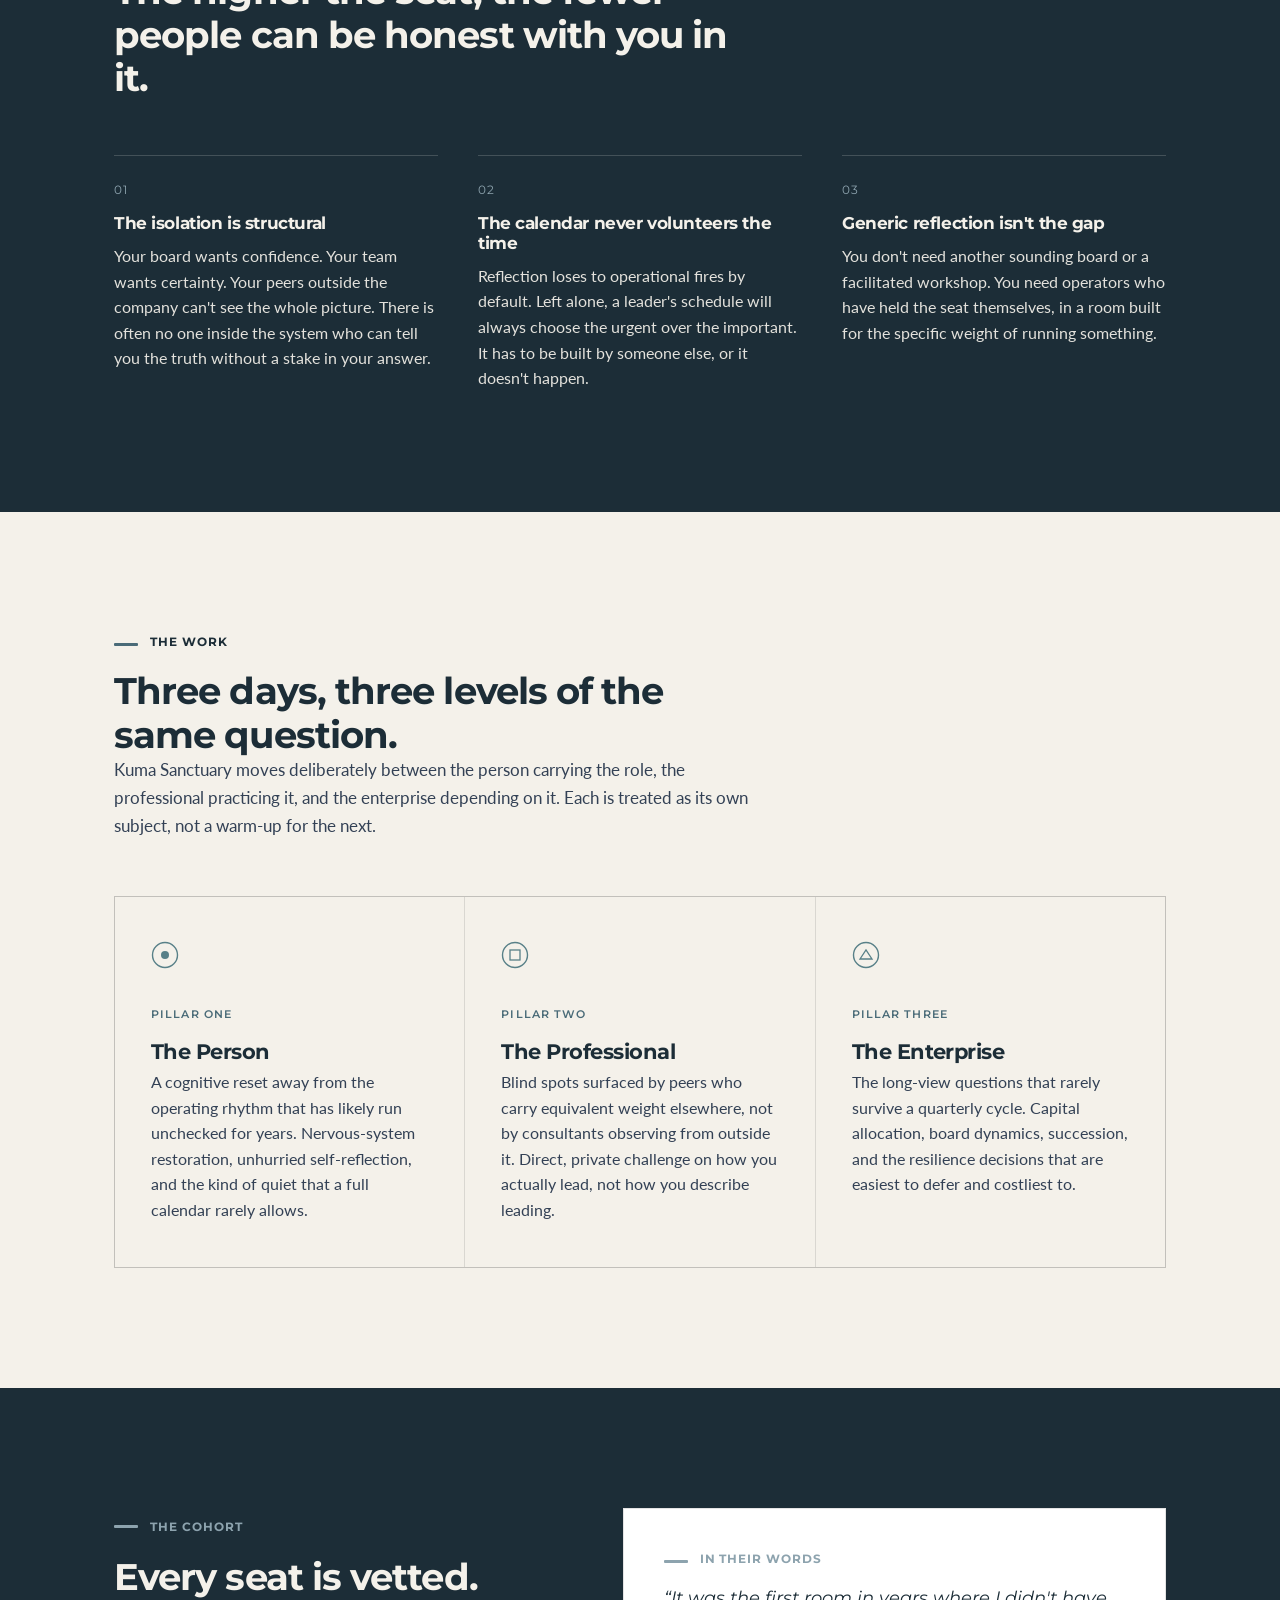
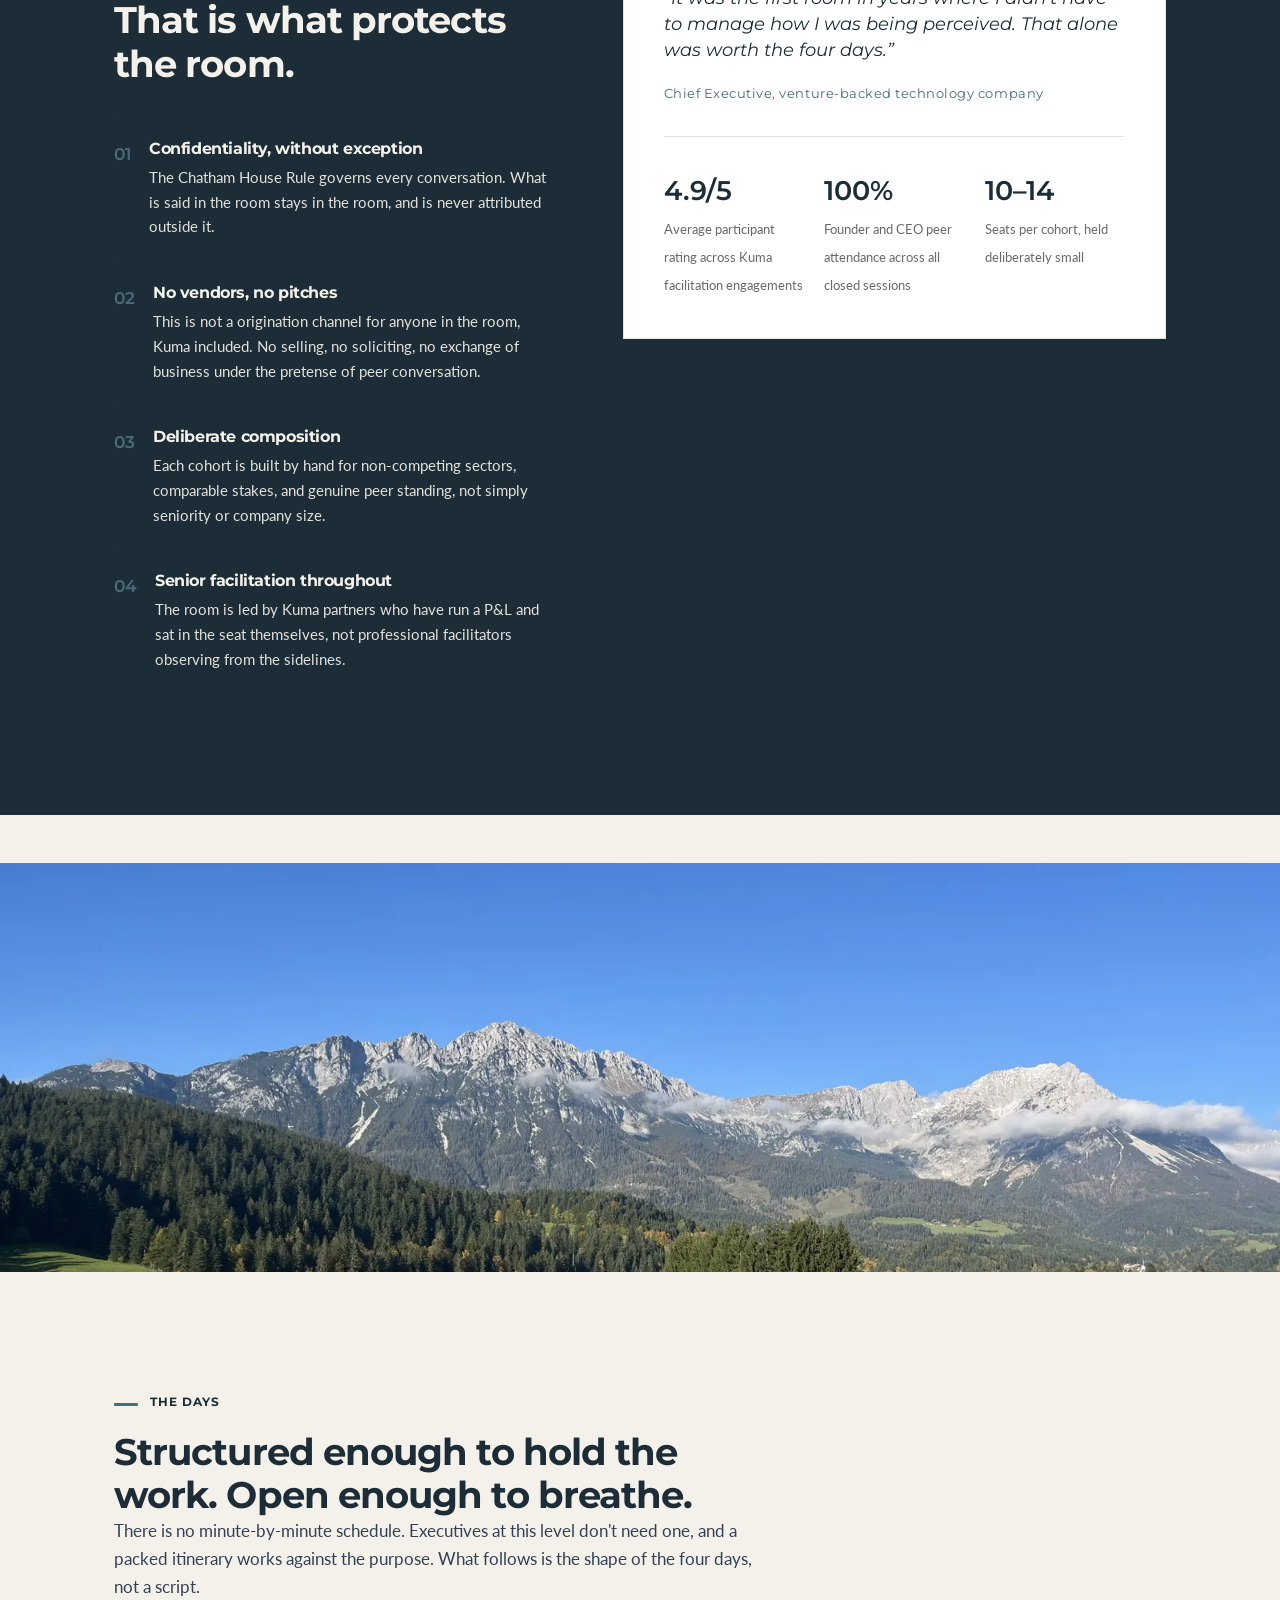
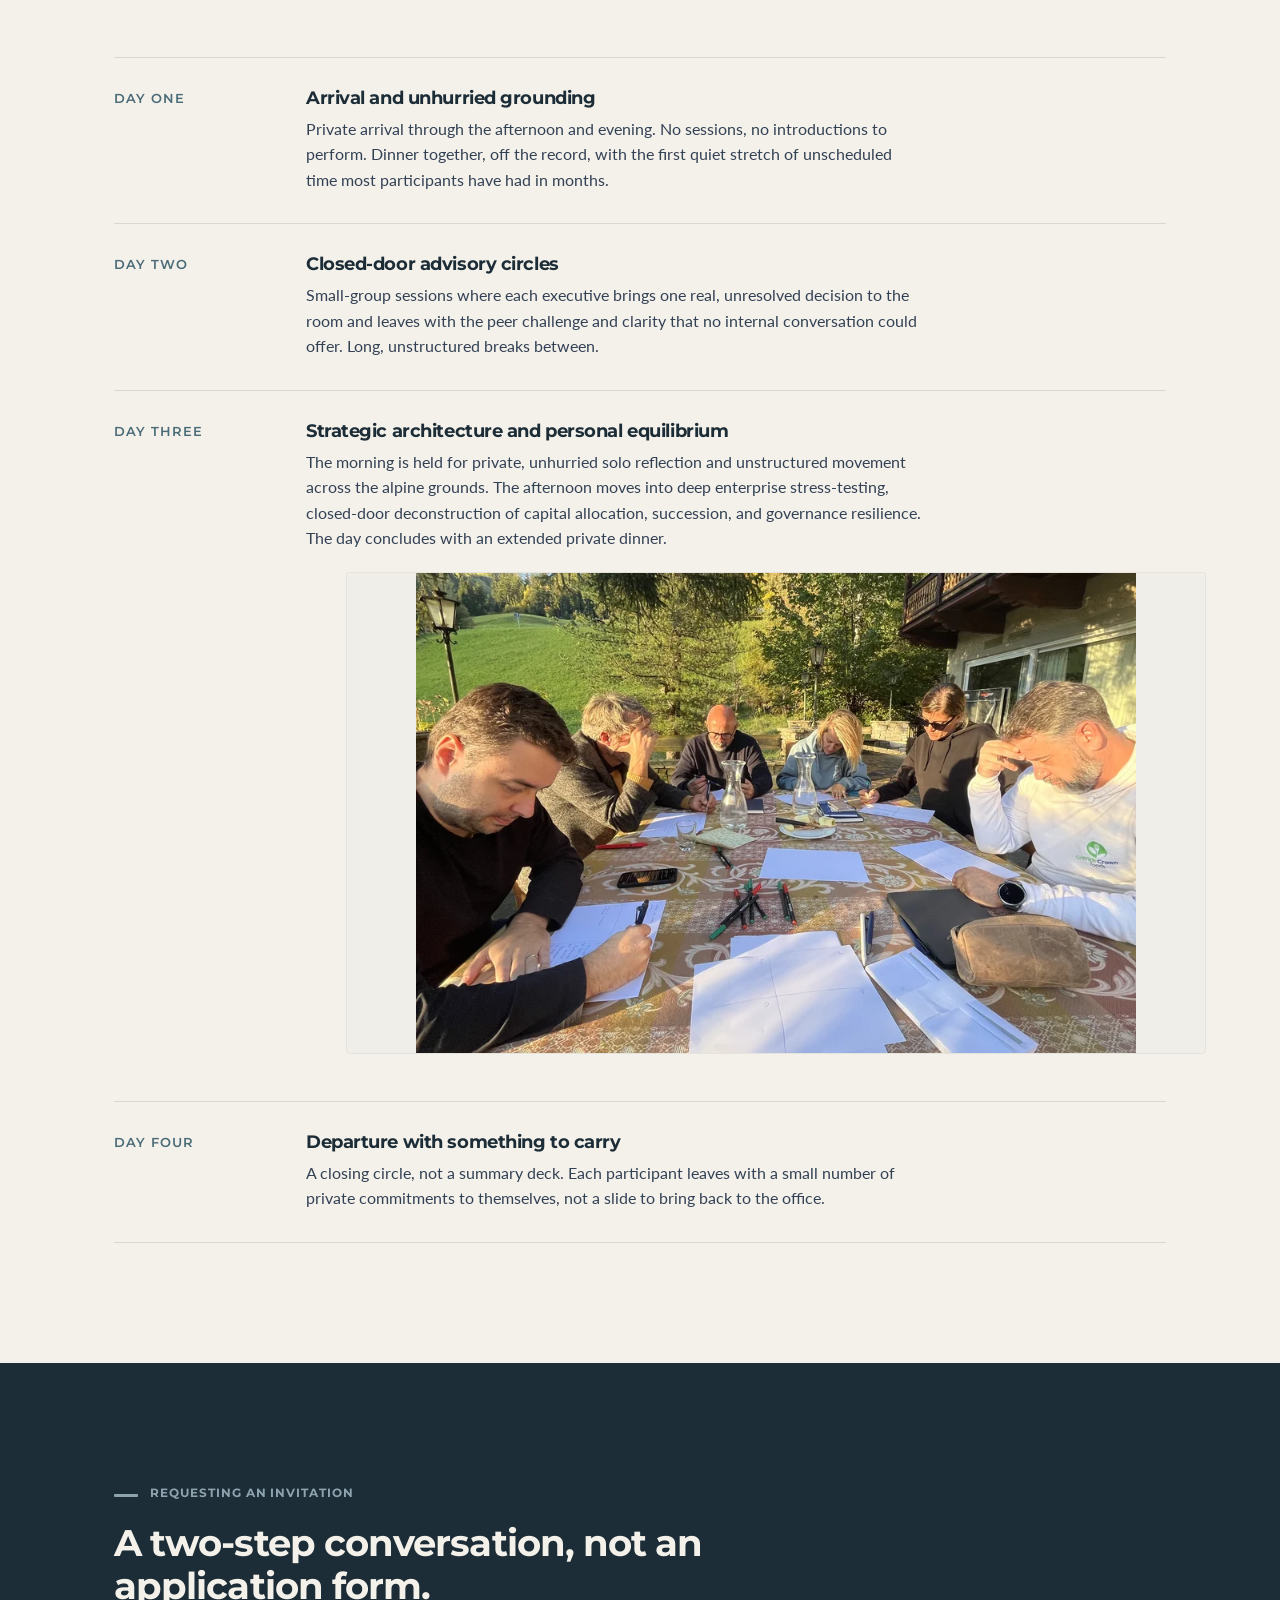
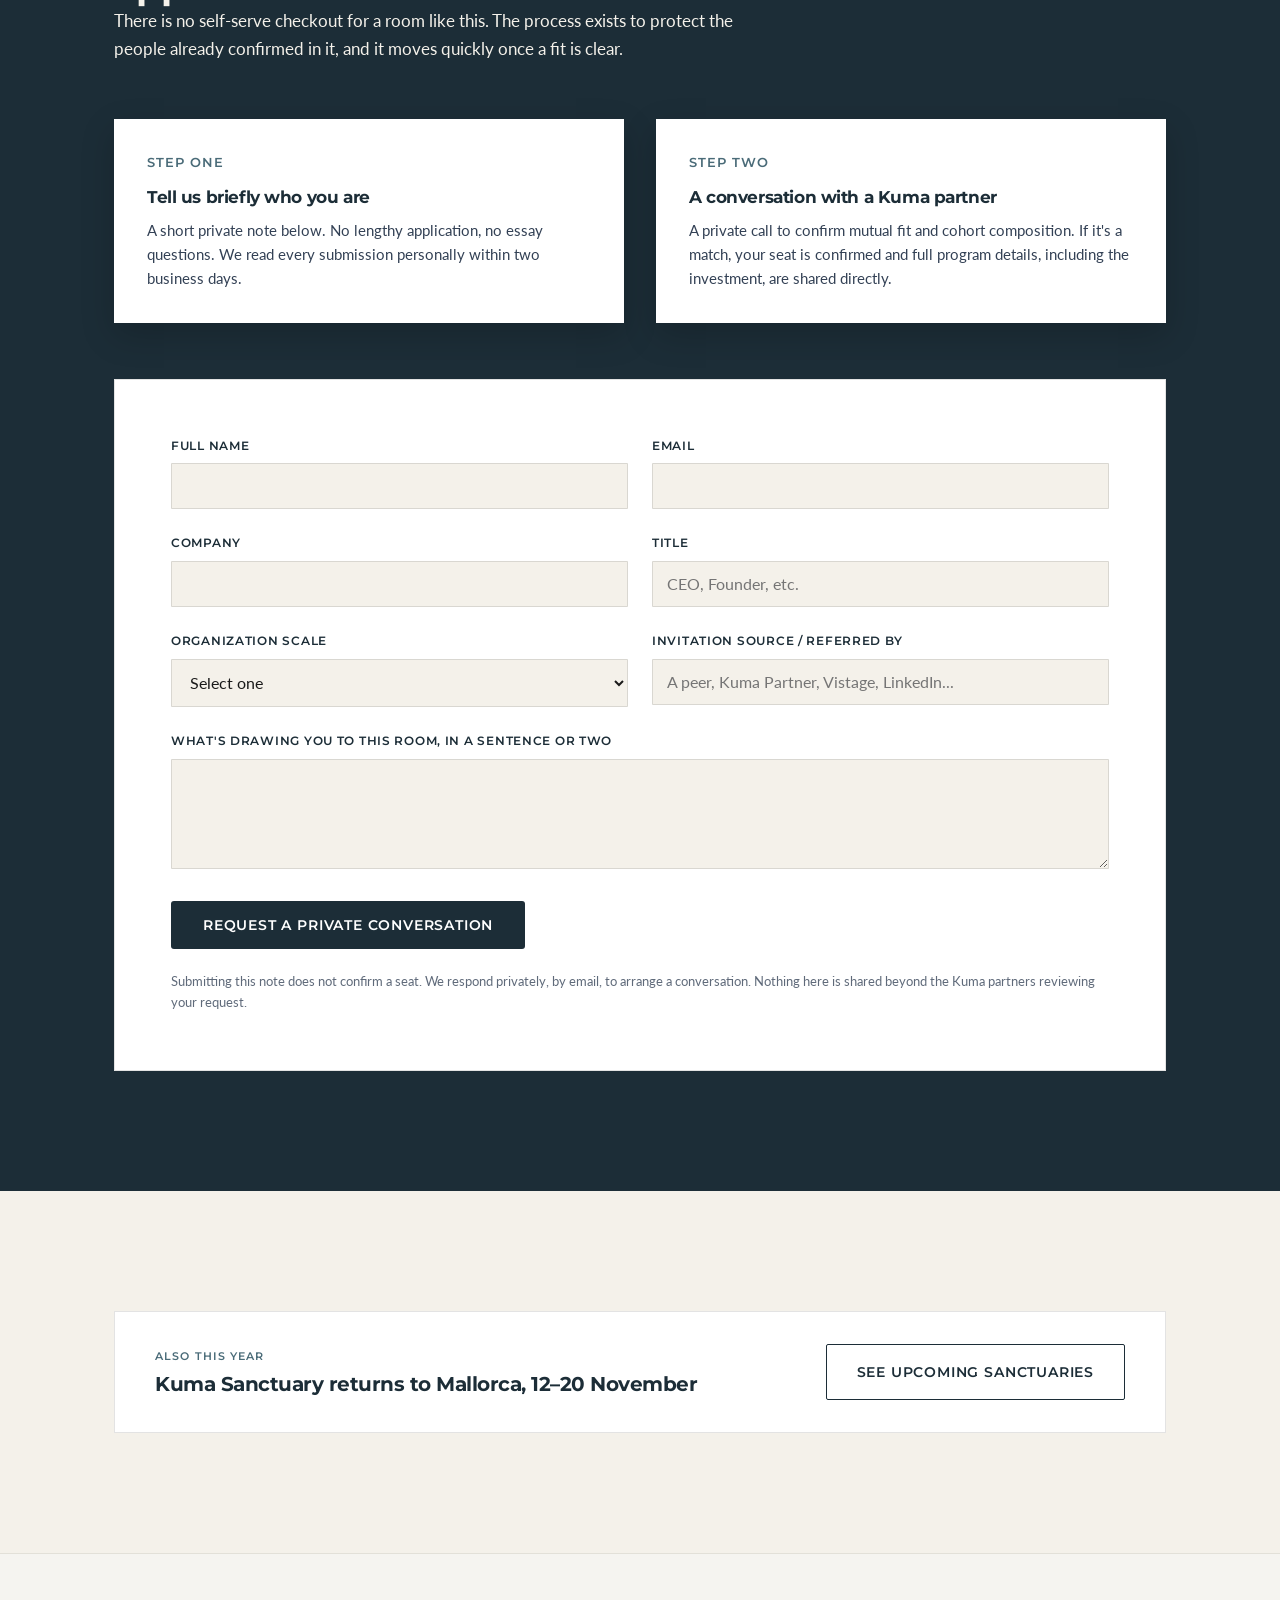
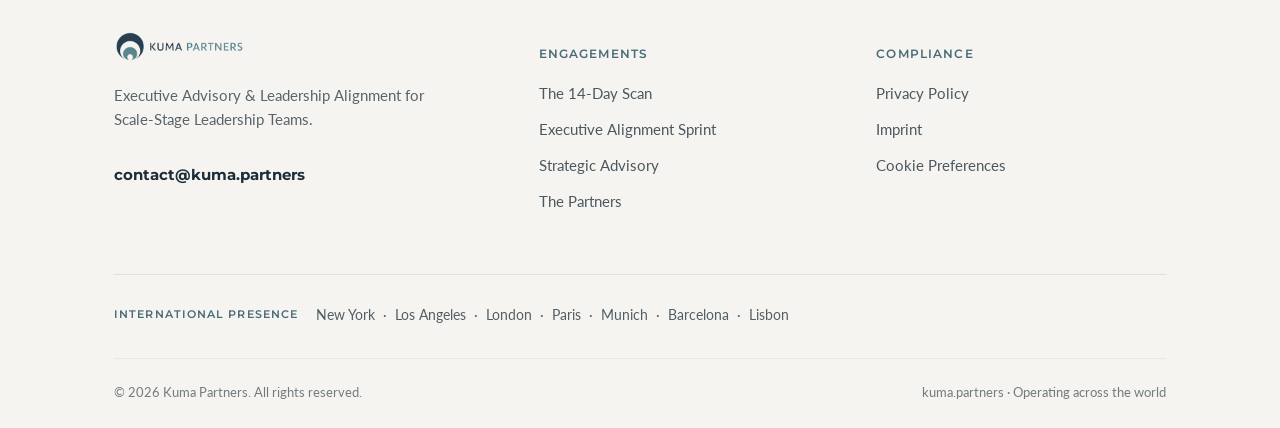
==== commit be0ee3df: "Add files via upload" ====
--- a/index.html
+++ b/index.html
@@ -1,12 +1,12 @@
 <!doctype html>
-<html lang="es">
+<html lang="en">
 <head>
 <meta charset="utf-8" />
 <meta name="viewport" content="width=device-width, initial-scale=1" />
-<title>Kuma Sanctuary, Austria · Un encuentro exclusivo para primeros ejecutivos</title>
-<meta name="description" content="Un encuentro privado para entre diez y catorce primeros ejecutivos. Del 15 al 18 de octubre, Alpes austríacos. Organizado por Kuma Partners." />
+<title>Kuma Sanctuary, Austria · An Invitation-Only Retreat for Chief Executives</title>
+<meta name="description" content="A private gathering for ten to fourteen chief executives. 15 to 18 October, the Austrian Alps. Hosted by Kuma Partners." />
 <meta property="og:title" content="Kuma Sanctuary, Austria" />
-<meta property="og:description" content="Un encuentro privado para entre diez y catorce primeros ejecutivos. Del 15 al 18 de octubre, Alpes austríacos. Organizado por Kuma Partners." />
+<meta property="og:description" content="A private gathering for ten to fourteen chief executives. 15 to 18 October, the Austrian Alps. Hosted by Kuma Partners." />
 <meta property="og:type" content="website" />
 <link rel="icon" href="/favicon.ico?v=2" sizes="any">
 <link rel="icon" href="/favicon.svg?v=2" type="image/svg+xml">
@@ -14,28 +14,28 @@
 <link rel="preconnect" href="https://fonts.googleapis.com" />
 <link rel="preconnect" href="https://fonts.gstatic.com" crossorigin />
 <link href="https://fonts.googleapis.com/css2?family=Montserrat:ital,wght@0,400;0,600;0,700;1,500&family=Lato:ital,wght@0,300;0,400;0,700;1,300&display=swap" rel="stylesheet" />
-<link rel="stylesheet" href="/css/style.css?v=9" />
+<link rel="stylesheet" href="css/style.css?v=9" />
 </head>
 <body>
 
 <header class="site-header">
   <div class="container">
-    <a href="/es/" class="brand-lockup" aria-label="Kuma Partners">
-      <img src="/assets/kuma-partners-logo.png" alt="Kuma Partners" class="brand-logo" loading="eager" />
+    <a href="index.html" class="brand-lockup" aria-label="Kuma Partners">
+      <img src="assets/kuma-partners-logo.png" alt="Kuma Partners" class="brand-logo" loading="eager" />
       <span class="brand-caption">Sanctuary &middot; Austria 2026</span>
     </a>
     <nav class="header-nav">
-      <a href="#tension" class="nav-link">La premisa</a>
-      <a href="#pillars" class="nav-link">El trabajo</a>
-      <a href="#standards" class="nav-link">El grupo</a>
-      <a href="#cadence" class="nav-link">El programa</a>
-      <a href="/next-offsites.html" class="nav-link">Pr&oacute;ximas fechas</a>
+      <a href="#tension" class="nav-link">The Premise</a>
+      <a href="#pillars" class="nav-link">The Work</a>
+      <a href="#standards" class="nav-link">The Cohort</a>
+      <a href="#cadence" class="nav-link">The Days</a>
+      <a href="next-offsites.html" class="nav-link">Upcoming</a>
       <span class="lang-switch">
-        <a href="/">EN</a>
+        <span class="lang-current">EN</span>
         <span class="lang-sep" aria-hidden="true">|</span>
-        <span class="lang-current">ES</span>
+        <a href="/es/">ES</a>
       </span>
-      <a href="#apply" class="header-cta">Solicitar una invitaci&oacute;n</a>
+      <a href="#apply" class="header-cta">Request an Invitation</a>
     </nav>
   </div>
 </header>
@@ -44,46 +44,46 @@
   <div class="container">
     <div class="hero-inner">
       <div class="hero-eyebrow">
-        <span class="eyebrow">Solo por invitaci&oacute;n &middot; Kuma Partners</span>
-      </div>
-      <h1>Un espacio para las decisiones que afronta <em>en soledad</em>.</h1>
-      <p class="lede">Kuma Sanctuary es un encuentro privado de cuatro d&iacute;as para entre diez y catorce primeros ejecutivos que ya no disponen de espacios donde mostrarse sin reservas. Sin otra agenda que la que el propio grupo construye. Sin audiencia. Sin nada que aparentar.</p>
+        <span class="eyebrow">By invitation only &middot; Kuma Partners</span>
+      </div>
+      <h1>A room for the decisions you carry <em>alone</em>.</h1>
+      <p class="lede">Kuma Sanctuary is a private four-day gathering for ten to fourteen chief executives who have run out of people to be unguarded with. No agenda beyond the one the room builds together. No audience. Nothing to perform.</p>
 
       <div class="hero-meta">
         <div>
-          <span class="label">Fechas</span>
-          <span class="value">15&ndash;18 de octubre de 2026</span>
-        </div>
-        <div>
-          <span class="label">Ubicaci&oacute;n</span>
-          <span class="value">Finca privada, Alpes austr&iacute;acos</span>
-        </div>
-        <div>
-          <span class="label">Cohorte</span>
-          <span class="value">10&ndash;14 primeros ejecutivos</span>
-        </div>
-        <div>
-          <span class="label">R&eacute;gimen</span>
-          <span class="value">Bajo la Regla de Chatham House</span>
+          <span class="label">Dates</span>
+          <span class="value">15&ndash;18 October 2026</span>
+        </div>
+        <div>
+          <span class="label">Location</span>
+          <span class="value">Private estate, the Austrian Alps</span>
+        </div>
+        <div>
+          <span class="label">Cohort</span>
+          <span class="value">10&ndash;14 chief executives</span>
+        </div>
+        <div>
+          <span class="label">Governed by</span>
+          <span class="value">The Chatham House Rule</span>
         </div>
       </div>
 
       <figure class="hero-banner">
         <img
-          src="/assets/retreat-banner-1x.webp"
-          srcset="/assets/retreat-banner-1x.webp 760w, /assets/retreat-banner-2x.webp 1520w"
+          src="assets/retreat-banner-1x.webp"
+          srcset="assets/retreat-banner-1x.webp 760w, assets/retreat-banner-2x.webp 1520w"
           sizes="(min-width: 760px) 760px, 100vw"
-          alt="Finca privada en los Alpes austr&iacute;acos, vista desde los terrenos de Kuma Sanctuary"
+          alt="Private estate in the Austrian Alps, seen from the Kuma Sanctuary grounds"
           width="760" height="326"
           loading="eager"
         />
       </figure>
 
       <div class="hero-ctas">
-        <a href="#apply" class="btn btn-primary">Solicitar una invitaci&oacute;n</a>
-        <a href="#tension" class="btn btn-ghost">En qu&eacute; consiste</a>
-      </div>
-      <p class="hero-note">Sin proceso p&uacute;blico de solicitud. Tarifas no publicadas aqu&iacute;. Cada plaza se confirma mediante una conversaci&oacute;n privada con un socio de Kuma.</p>
+        <a href="#apply" class="btn btn-primary">Request an Invitation</a>
+        <a href="#tension" class="btn btn-ghost">What this is</a>
+      </div>
+      <p class="hero-note">No public application. No pricing published here. Every seat is confirmed through a private conversation with a Kuma partner.</p>
     </div>
   </div>
 </section>
@@ -91,24 +91,24 @@
 <section id="tension" class="section-navy">
   <div class="container">
     <div class="section-head">
-      <span class="eyebrow">La premisa</span>
-      <h2>A mayor responsabilidad, menor es el n&uacute;mero de personas que pueden hablarle con total franqueza.</h2>
+      <span class="eyebrow">The Premise</span>
+      <h2>The higher the seat, the fewer people can be honest with you in it.</h2>
     </div>
     <div class="tension-grid">
       <div class="tension-item">
         <span class="num">01</span>
-        <h3>El aislamiento es estructural</h3>
-        <p>El consejo busca seguridad. El equipo, certidumbre. Sus hom&oacute;logos fuera de la compa&ntilde;&iacute;a no disponen de una visi&oacute;n completa. Rara vez existe alguien dentro del sistema capaz de decirle la verdad sin un inter&eacute;s directo en la respuesta.</p>
+        <h3>The isolation is structural</h3>
+        <p>Your board wants confidence. Your team wants certainty. Your peers outside the company can't see the whole picture. There is often no one inside the system who can tell you the truth without a stake in your answer.</p>
       </div>
       <div class="tension-item">
         <span class="num">02</span>
-        <h3>La agenda nunca cede espacio</h3>
-        <p>La reflexi&oacute;n pierde por defecto ante las urgencias operativas. Por s&iacute; sola, la agenda de un l&iacute;der priorizar&aacute; siempre lo urgente sobre lo crucial. O se dise&ntilde;a expresamente un espacio ajeno a ella, o sencillamente no ocurre.</p>
+        <h3>The calendar never volunteers the time</h3>
+        <p>Reflection loses to operational fires by default. Left alone, a leader's schedule will always choose the urgent over the important. It has to be built by someone else, or it doesn't happen.</p>
       </div>
       <div class="tension-item">
         <span class="num">03</span>
-        <h3>La carencia no reside en la reflexi&oacute;n convencional</h3>
-        <p>No se trata de otro comit&eacute; asesor ni de talleres facilitados al uso. Se requiere la perspectiva de l&iacute;deres que han gestionado la misma responsabilidad, reunidos en un entorno concebido expresamente para la carga real de dirigir una organizaci&oacute;n.</p>
+        <h3>Generic reflection isn't the gap</h3>
+        <p>You don't need another sounding board or a facilitated workshop. You need operators who have held the seat themselves, in a room built for the specific weight of running something.</p>
       </div>
     </div>
   </div>
@@ -117,34 +117,34 @@
 <section id="pillars">
   <div class="container">
     <div class="section-head">
-      <span class="eyebrow">El trabajo</span>
-      <h2>Tres d&iacute;as, tres dimensiones de un mismo desaf&iacute;o.</h2>
-      <p>Kuma Sanctuary articula de forma deliberada el trabajo entre la persona que asume el rol, el profesional que lo ejerce y la empresa que depende de &eacute;l. Cada dimensi&oacute;n se aborda con entidad propia, no como una mera introducci&oacute;n a la siguiente.</p>
+      <span class="eyebrow">The Work</span>
+      <h2>Three days, three levels of the same question.</h2>
+      <p>Kuma Sanctuary moves deliberately between the person carrying the role, the professional practicing it, and the enterprise depending on it. Each is treated as its own subject, not a warm-up for the next.</p>
     </div>
     <div class="pillars">
       <div class="pillar">
         <div class="pillar-mark">
           <svg width="28" height="28" viewBox="0 0 28 28" aria-hidden="true"><circle cx="14" cy="14" r="12.5" fill="none" stroke="#588088" stroke-width="1.4"/><circle cx="14" cy="14" r="4" fill="#588088"/></svg>
         </div>
-        <span class="pillar-sub">Pilar uno</span>
-        <h3>La persona</h3>
-        <p>Un punto de inflexi&oacute;n cognitivo respecto al ritmo operativo mantenido durante a&ntilde;os. Recuperaci&oacute;n del sistema nervioso, introspecci&oacute;n sin prisas y el sosiego que una agenda saturada rara vez permite.</p>
+        <span class="pillar-sub">Pillar One</span>
+        <h3>The Person</h3>
+        <p>A cognitive reset away from the operating rhythm that has likely run unchecked for years. Nervous-system restoration, unhurried self-reflection, and the kind of quiet that a full calendar rarely allows.</p>
       </div>
       <div class="pillar">
         <div class="pillar-mark">
           <svg width="28" height="28" viewBox="0 0 28 28" aria-hidden="true"><circle cx="14" cy="14" r="12.5" fill="none" stroke="#588088" stroke-width="1.4"/><rect x="9" y="9" width="10" height="10" fill="none" stroke="#588088" stroke-width="1.3"/></svg>
         </div>
-        <span class="pillar-sub">Pilar dos</span>
-        <h3>El profesional</h3>
-        <p>Detecci&oacute;n de puntos ciegos a cargo de hom&oacute;logos con responsabilidades an&aacute;logas en otras organizaciones, no de consultores externos. Un contraste riguroso y confidencial sobre c&oacute;mo ejerce verdaderamente el liderazgo, no sobre c&oacute;mo lo describe.</p>
+        <span class="pillar-sub">Pillar Two</span>
+        <h3>The Professional</h3>
+        <p>Blind spots surfaced by peers who carry equivalent weight elsewhere, not by consultants observing from outside it. Direct, private challenge on how you actually lead, not how you describe leading.</p>
       </div>
       <div class="pillar">
         <div class="pillar-mark">
           <svg width="28" height="28" viewBox="0 0 28 28" aria-hidden="true"><circle cx="14" cy="14" r="12.5" fill="none" stroke="#588088" stroke-width="1.4"/><path d="M8 18 L14 9 L20 18 Z" fill="none" stroke="#588088" stroke-width="1.3"/></svg>
         </div>
-        <span class="pillar-sub">Pilar tres</span>
-        <h3>La empresa</h3>
-        <p>Las cuestiones estrat&eacute;gicas a largo plazo que rara vez sobreviven al ciclo trimestral. Asignaci&oacute;n de capital, din&aacute;micas con el consejo, sucesi&oacute;n y aquellas decisiones estructurales tan f&aacute;ciles de postergar como costosas de asumir.</p>
+        <span class="pillar-sub">Pillar Three</span>
+        <h3>The Enterprise</h3>
+        <p>The long-view questions that rarely survive a quarterly cycle. Capital allocation, board dynamics, succession, and the resilience decisions that are easiest to defer and costliest to.</p>
       </div>
     </div>
   </div>
@@ -154,55 +154,55 @@
   <div class="container">
     <div class="standards-layout">
       <div>
-        <span class="eyebrow">El grupo</span>
-        <h2 style="margin-top:18px; margin-bottom:32px; font-size:clamp(1.7rem,3vw,2.3rem); line-height:1.18;">Cada plaza es evaluada individualmente. Eso es lo que protege la integridad del encuentro.</h2>
+        <span class="eyebrow">The Cohort</span>
+        <h2 style="margin-top:18px; margin-bottom:32px; font-size:clamp(1.7rem,3vw,2.3rem); line-height:1.18;">Every seat is vetted. That is what protects the room.</h2>
         <ul class="standards-list">
           <li>
             <span class="mark">01</span>
             <div>
-              <h4>Confidencialidad absoluta</h4>
-              <p>La Regla de Chatham House rige cada conversaci&oacute;n. Lo tratado en la sala permanece en ella y bajo ninguna circunstancia se atribuye fuera.</p>
+              <h4>Confidentiality, without exception</h4>
+              <p>The Chatham House Rule governs every conversation. What is said in the room stays in the room, and is never attributed outside it.</p>
             </div>
           </li>
           <li>
             <span class="mark">02</span>
             <div>
-              <h4>Sin proveedores ni propuestas comerciales</h4>
-              <p>No constituye una v&iacute;a de captaci&oacute;n para ning&uacute;n participante, incluida Kuma. Queda expresamente excluida cualquier actividad de venta o prospecci&oacute;n comercial bajo apariencia de di&aacute;logo entre pares.</p>
+              <h4>No vendors, no pitches</h4>
+              <p>This is not a origination channel for anyone in the room, Kuma included. No selling, no soliciting, no exchange of business under the pretense of peer conversation.</p>
             </div>
           </li>
           <li>
             <span class="mark">03</span>
             <div>
-              <h4>Composici&oacute;n rigurosa</h4>
-              <p>Cada grupo se dise&ntilde;a minuciosamente para garantizar sectores no concurrentes, niveles de responsabilidad equiparables y una interlocuci&oacute;n de igual a igual, m&aacute;s all&aacute; del volumen o antig&uuml;edad corporativa.</p>
+              <h4>Deliberate composition</h4>
+              <p>Each cohort is built by hand for non-competing sectors, comparable stakes, and genuine peer standing, not simply seniority or company size.</p>
             </div>
           </li>
           <li>
             <span class="mark">04</span>
             <div>
-              <h4>Facilitaci&oacute;n senior continua</h4>
-              <p>El espacio est&aacute; moderado por socios de Kuma que han gestionado cuentas de resultados y han ocupado esa misma posici&oacute;n directiva, no por facilitadores profesionales desde una &oacute;ptica te&oacute;rica.</p>
+              <h4>Senior facilitation throughout</h4>
+              <p>The room is led by Kuma partners who have run a P&amp;L and sat in the seat themselves, not professional facilitators observing from the sidelines.</p>
             </div>
           </li>
         </ul>
       </div>
       <div class="standards-aside">
-        <span class="eyebrow">En sus palabras</span>
-        <blockquote>&ldquo;Ha sido el primer entorno en a&ntilde;os donde no he tenido que calibrar c&oacute;mo se percib&iacute;a cada una de mis palabras. Solo eso justific&oacute; los cuatro d&iacute;as.&rdquo;</blockquote>
-        <cite>Primer ejecutivo, empresa tecnol&oacute;gica respaldada por capital riesgo</cite>
+        <span class="eyebrow">In their words</span>
+        <blockquote>&ldquo;It was the first room in years where I didn't have to manage how I was being perceived. That alone was worth the four days.&rdquo;</blockquote>
+        <cite>Chief Executive, venture-backed technology company</cite>
         <div class="stat-row">
           <div>
             <span class="stat-num">4.9/5</span>
-            <span class="stat-label">Valoraci&oacute;n media de los participantes en las iniciativas de Kuma</span>
+            <span class="stat-label">Average participant rating across Kuma facilitation engagements</span>
           </div>
           <div>
             <span class="stat-num">100%</span>
-            <span class="stat-label">Asistencia de fundadores y CEOs en todas las sesiones a puerta cerrada</span>
+            <span class="stat-label">Founder and CEO peer attendance across all closed sessions</span>
           </div>
           <div>
             <span class="stat-num">10&ndash;14</span>
-            <span class="stat-label">Plazas por edici&oacute;n, deliberadamente reducidas</span>
+            <span class="stat-label">Seats per cohort, held deliberately small</span>
           </div>
         </div>
       </div>
@@ -212,10 +212,10 @@
 
 <div class="panoramic-divider">
   <img
-    src="/assets/retreat-divider-1x.webp"
-    srcset="/assets/retreat-divider-1x.webp 1600w, /assets/retreat-divider-2x.webp 3200w"
+    src="assets/retreat-divider-1x.webp"
+    srcset="assets/retreat-divider-1x.webp 1600w, assets/retreat-divider-2x.webp 3200w"
     sizes="100vw"
-    alt="Vista panor&aacute;mica de los Alpes austr&iacute;acos, picos y nubes sobre el valle"
+    alt="Panoramic view of the Austrian Alps, peaks and cloud layer above the valley"
     width="1600" height="533"
     loading="lazy"
   />
@@ -224,36 +224,36 @@
 <section id="cadence">
   <div class="container">
     <div class="section-head">
-      <span class="eyebrow">El programa</span>
-      <h2>Con la estructura justa para sostener el trabajo. Con el espacio necesario para respirar.</h2>
-      <p>No existe una agenda minuto a minuto. Los ejecutivos de este nivel no la necesitan, y un itinerario saturado va en contra del prop&oacute;sito. Lo que sigue es la forma de los cuatro d&iacute;as, no un gui&oacute;n.</p>
+      <span class="eyebrow">The Days</span>
+      <h2>Structured enough to hold the work. Open enough to breathe.</h2>
+      <p>There is no minute-by-minute schedule. Executives at this level don't need one, and a packed itinerary works against the purpose. What follows is the shape of the four days, not a script.</p>
     </div>
     <div class="cadence-list">
       <div class="cadence-row">
-        <span class="day">D&iacute;a uno</span>
-        <div>
-          <h4>Llegada y bienvenida sosegada</h4>
-          <p>Llegadas individuales a lo largo de la tarde. Sin sesiones formales ni presentaciones forzadas. Cena conjunta, fuera de acta, propiciando el primer lapso de tiempo sin compromisos que la mayor&iacute;a de directivos ha tenido en meses.</p>
+        <span class="day">Day One</span>
+        <div>
+          <h4>Arrival and unhurried grounding</h4>
+          <p>Private arrival through the afternoon and evening. No sessions, no introductions to perform. Dinner together, off the record, with the first quiet stretch of unscheduled time most participants have had in months.</p>
         </div>
       </div>
       <div class="cadence-row">
-        <span class="day">D&iacute;a dos</span>
-        <div>
-          <h4>C&iacute;rculos consultivos a puerta cerrada</h4>
-          <p>Sesiones en grupos reducidos donde cada ejecutivo expone un dilema directivo real y no resuelto, obteniendo el contraste cr&iacute;tico y la claridad que ning&uacute;n debate interno puede proporcionar. Intervalos prolongados y desestructurados entre sesiones.</p>
+        <span class="day">Day Two</span>
+        <div>
+          <h4>Closed-door advisory circles</h4>
+          <p>Small-group sessions where each executive brings one real, unresolved decision to the room and leaves with the peer challenge and clarity that no internal conversation could offer. Long, unstructured breaks between.</p>
         </div>
       </div>
       <div class="cadence-row">
-        <span class="day">D&iacute;a tres</span>
-        <div>
-          <h4>Arquitectura estrat&eacute;gica y equilibrio directivo</h4>
-          <p>Ma&ntilde;ana reservada para la reflexi&oacute;n individual sin apremios y el descanso en el entorno alpino. La tarde se dedica al contraste estrat&eacute;gico en profundidad: an&aacute;lisis confidencial sobre asignaci&oacute;n de recursos, sucesi&oacute;n y resiliencia institucional. Concluye con una cena privada extendida.</p>
+        <span class="day">Day Three</span>
+        <div>
+          <h4>Strategic architecture and personal equilibrium</h4>
+          <p>The morning is held for private, unhurried solo reflection and unstructured movement across the alpine grounds. The afternoon moves into deep enterprise stress-testing, closed-door deconstruction of capital allocation, succession, and governance resilience. The day concludes with an extended private dinner.</p>
           <figure class="cadence-photo">
             <img
-              src="/assets/retreat-reflection-1x.webp"
-              srcset="/assets/retreat-reflection-1x.webp 860w, /assets/retreat-reflection-2x.webp 1720w"
+              src="assets/retreat-reflection-1x.webp"
+              srcset="assets/retreat-reflection-1x.webp 860w, assets/retreat-reflection-2x.webp 1720w"
               sizes="(min-width: 900px) 860px, 90vw"
-              alt="Directivos en una mesa privada, escribiendo en reflexi&oacute;n sin prisas durante la sesi&oacute;n matinal"
+              alt="Executives at a private table, writing in unhurried reflection during the morning session"
               width="860" height="484"
               loading="lazy"
             />
@@ -261,10 +261,10 @@
         </div>
       </div>
       <div class="cadence-row">
-        <span class="day">D&iacute;a cuatro</span>
-        <div>
-          <h4>Cierre y conclusiones de valor</h4>
-          <p>Un c&iacute;rculo de conclusiones, no una presentaci&oacute;n de diapositivas. Cada directivo concluye con un n&uacute;mero selecto de compromisos personales, no con un documento administrativo para la oficina.</p>
+        <span class="day">Day Four</span>
+        <div>
+          <h4>Departure with something to carry</h4>
+          <p>A closing circle, not a summary deck. Each participant leaves with a small number of private commitments to themselves, not a slide to bring back to the office.</p>
         </div>
       </div>
     </div>
@@ -274,78 +274,77 @@
 <section id="apply" class="section-navy">
   <div class="container">
     <div class="section-head">
-      <span class="eyebrow">Solicitud de invitaci&oacute;n</span>
-      <h2>Una conversaci&oacute;n en dos etapas, no un formulario de registro.</h2>
-      <p>No existe un proceso de contrataci&oacute;n directa para un espacio como este. El proceso existe para proteger a quienes ya forman parte de &eacute;l, y avanza con rapidez en cuanto se confirma el encaje.</p>
+      <span class="eyebrow">Requesting an Invitation</span>
+      <h2>A two-step conversation, not an application form.</h2>
+      <p>There is no self-serve checkout for a room like this. The process exists to protect the people already confirmed in it, and it moves quickly once a fit is clear.</p>
     </div>
 
     <div class="funnel-steps">
       <div class="funnel-step">
-        <span class="step-num">Paso uno</span>
-        <h4>Breve presentaci&oacute;n</h4>
-        <p>Una breve nota privada. Sin tr&aacute;mites extensos ni cuestionarios complejos. Revisamos cada solicitud de forma personalizada en un plazo m&aacute;ximo de 48 horas.</p>
+        <span class="step-num">Step One</span>
+        <h4>Tell us briefly who you are</h4>
+        <p>A short private note below. No lengthy application, no essay questions. We read every submission personally within two business days.</p>
       </div>
       <div class="funnel-step">
-        <span class="step-num">Paso dos</span>
-        <h4>Conversaci&oacute;n con un socio de Kuma</h4>
-        <p>Una llamada confidencial para valorar el encaje mutuo y el equilibrio del grupo. En caso afirmativo, se confirma la plaza y se comparten los detalles del programa y condiciones de participaci&oacute;n.</p>
+        <span class="step-num">Step Two</span>
+        <h4>A conversation with a Kuma partner</h4>
+        <p>A private call to confirm mutual fit and cohort composition. If it's a match, your seat is confirmed and full program details, including the investment, are shared directly.</p>
       </div>
     </div>
 
     <form name="sanctuary-application" method="POST" data-netlify="true" netlify-honeypot="company-website" class="apply-form" action="/success.html">
       <input type="hidden" name="form-name" value="sanctuary-application" />
       <input type="hidden" name="cohort" value="Austria, 15-18 October 2026" />
-      <input type="hidden" name="language" value="es" />
       <p class="hp-field">
         <label>Leave this field blank<input name="company-website" /></label>
       </p>
 
       <div class="form-row">
         <div class="form-field">
-          <label for="full-name">Nombre completo</label>
+          <label for="full-name">Full name</label>
           <input type="text" id="full-name" name="full-name" required />
         </div>
         <div class="form-field">
-          <label for="email">Correo electr&oacute;nico corporativo</label>
+          <label for="email">Email</label>
           <input type="email" id="email" name="email" required />
         </div>
       </div>
 
       <div class="form-row">
         <div class="form-field">
-          <label for="company">Empresa</label>
+          <label for="company">Company</label>
           <input type="text" id="company" name="company" required />
         </div>
         <div class="form-field">
-          <label for="title">Cargo</label>
-          <input type="text" id="title" name="title" required placeholder="CEO, Fundador/a, etc." />
+          <label for="title">Title</label>
+          <input type="text" id="title" name="title" required placeholder="CEO, Founder, etc." />
         </div>
       </div>
 
       <div class="form-row">
         <div class="form-field">
-          <label for="org-scale">Dimensi&oacute;n de la organizaci&oacute;n</label>
+          <label for="org-scale">Organization scale</label>
           <select id="org-scale" name="org-scale">
-            <option value="">Seleccione una opci&oacute;n</option>
-            <option value="20-50 employees">20&ndash;50 empleados</option>
-            <option value="50-200 employees">50&ndash;200 empleados</option>
-            <option value="200+ employees">M&aacute;s de 200 empleados</option>
-            <option value="$10M+ enterprise">+10M&euro; de facturaci&oacute;n</option>
+            <option value="">Select one</option>
+            <option value="20-50 employees">20&ndash;50 employees</option>
+            <option value="50-200 employees">50&ndash;200 employees</option>
+            <option value="200+ employees">200+ employees</option>
+            <option value="$10M+ enterprise">$10M+ enterprise</option>
           </select>
         </div>
         <div class="form-field">
-          <label for="referral">Canal de procedencia o recomendaci&oacute;n</label>
-          <input type="text" id="referral" name="referral" placeholder="Un colega, socio de Kuma, Vistage, LinkedIn..." />
+          <label for="referral">Invitation source / referred by</label>
+          <input type="text" id="referral" name="referral" placeholder="A peer, Kuma Partner, Vistage, LinkedIn..." />
         </div>
       </div>
 
       <div class="form-field">
-        <label for="context">Qu&eacute; le atrae de este encuentro, en una o dos frases</label>
+        <label for="context">What's drawing you to this room, in a sentence or two</label>
         <textarea id="context" name="context"></textarea>
       </div>
 
-      <button type="submit" class="btn btn-submit">Solicitar una conversaci&oacute;n privada</button>
-      <p class="form-disclaimer">El env&iacute;o de esta nota no compromete una plaza. Responderemos confidencialmente por correo electr&oacute;nico para coordinar una conversaci&oacute;n. Ning&uacute;n dato aqu&iacute; facilitado se compartir&aacute; fuera de los socios de Kuma responsables de la revisi&oacute;n.</p>
+      <button type="submit" class="btn btn-submit">Request a Private Conversation</button>
+      <p class="form-disclaimer">Submitting this note does not confirm a seat. We respond privately, by email, to arrange a conversation. Nothing here is shared beyond the Kuma partners reviewing your request.</p>
     </form>
   </div>
 </section>
@@ -354,10 +353,10 @@
   <div class="container">
     <div class="upcoming-strip">
       <div>
-        <span class="label">Tambi&eacute;n este a&ntilde;o</span>
-        <h3>Kuma Sanctuary regresa a Mallorca, 12&ndash;20 de noviembre</h3>
-      </div>
-      <a href="/next-offsites.html" class="btn btn-ghost">Ver pr&oacute;ximas ediciones</a>
+        <span class="label">Also this year</span>
+        <h3>Kuma Sanctuary returns to Mallorca, 12&ndash;20 November</h3>
+      </div>
+      <a href="next-offsites.html" class="btn btn-ghost">See Upcoming Sanctuaries</a>
     </div>
   </div>
 </section>
@@ -366,37 +365,37 @@
   <div class="container">
     <div class="footer-top">
       <div class="footer-brand">
-        <a href="/es/" class="brand-lockup" aria-label="Kuma Partners">
-          <img src="/assets/kuma-partners-logo.png" alt="Kuma Partners" class="brand-logo brand-logo-footer" loading="lazy" />
+        <a href="index.html" class="brand-lockup" aria-label="Kuma Partners">
+          <img src="assets/kuma-partners-logo.png" alt="Kuma Partners" class="brand-logo brand-logo-footer" loading="lazy" />
         </a>
-        <p>Asesor&iacute;a ejecutiva y alineamiento de liderazgo para equipos directivos en fase de crecimiento.</p>
+        <p>Executive Advisory &amp; Leadership Alignment for Scale-Stage Leadership Teams.</p>
         <a href="mailto:contact@kuma.partners" class="footer-contact">contact@kuma.partners</a>
       </div>
       <div class="footer-links">
-        <h5>Servicios</h5>
+        <h5>Engagements</h5>
         <ul>
-          <li><a href="https://kumapartners.eu/#scan">El scan de 14 d&iacute;as</a></li>
-          <li><a href="https://kumapartners.eu/#sprint">Sprint de alineamiento ejecutivo</a></li>
-          <li><a href="https://kumapartners.eu/#advisory">Asesor&iacute;a estrat&eacute;gica</a></li>
-          <li><a href="https://kumapartners.eu/#partners">Los socios</a></li>
+          <li><a href="https://kumapartners.eu/#scan">The 14-Day Scan</a></li>
+          <li><a href="https://kumapartners.eu/#sprint">Executive Alignment Sprint</a></li>
+          <li><a href="https://kumapartners.eu/#advisory">Strategic Advisory</a></li>
+          <li><a href="https://kumapartners.eu/#partners">The Partners</a></li>
         </ul>
       </div>
       <div class="footer-links">
-        <h5>Legal</h5>
+        <h5>Compliance</h5>
         <ul>
-          <li><a href="https://kumapartners.eu/privacy">Pol&iacute;tica de privacidad (RGPD)</a></li>
-          <li><a href="https://kumapartners.eu/imprint">Aviso legal</a></li>
-          <li><button type="button" class="cookie-prefs">Preferencias de cookies</button></li>
+          <li><a href="https://kumapartners.eu/privacy">Privacy Policy</a></li>
+          <li><a href="https://kumapartners.eu/imprint">Imprint</a></li>
+          <li><button type="button" class="cookie-prefs">Cookie Preferences</button></li>
         </ul>
       </div>
     </div>
     <div class="footer-hubs">
-      <span class="label">Presencia internacional</span>
-      <span class="hub-list">Nueva York &nbsp;&middot;&nbsp; Los &Aacute;ngeles &nbsp;&middot;&nbsp; Londres &nbsp;&middot;&nbsp; Par&iacute;s &nbsp;&middot;&nbsp; M&uacute;nich &nbsp;&middot;&nbsp; Barcelona &nbsp;&middot;&nbsp; Lisboa</span>
+      <span class="label">International Presence</span>
+      <span class="hub-list">New York &nbsp;&middot;&nbsp; Los Angeles &nbsp;&middot;&nbsp; London &nbsp;&middot;&nbsp; Paris &nbsp;&middot;&nbsp; Munich &nbsp;&middot;&nbsp; Barcelona &nbsp;&middot;&nbsp; Lisbon</span>
     </div>
     <div class="footer-bottom">
-      <span>&copy; 2026 Kuma Partners. Todos los derechos reservados.</span>
-      <span>kuma.partners &middot; Presencia y operativa global</span>
+      <span>&copy; 2026 Kuma Partners. All rights reserved.</span>
+      <span>kuma.partners &middot; Operating across the world</span>
     </div>
   </div>
 </footer>
